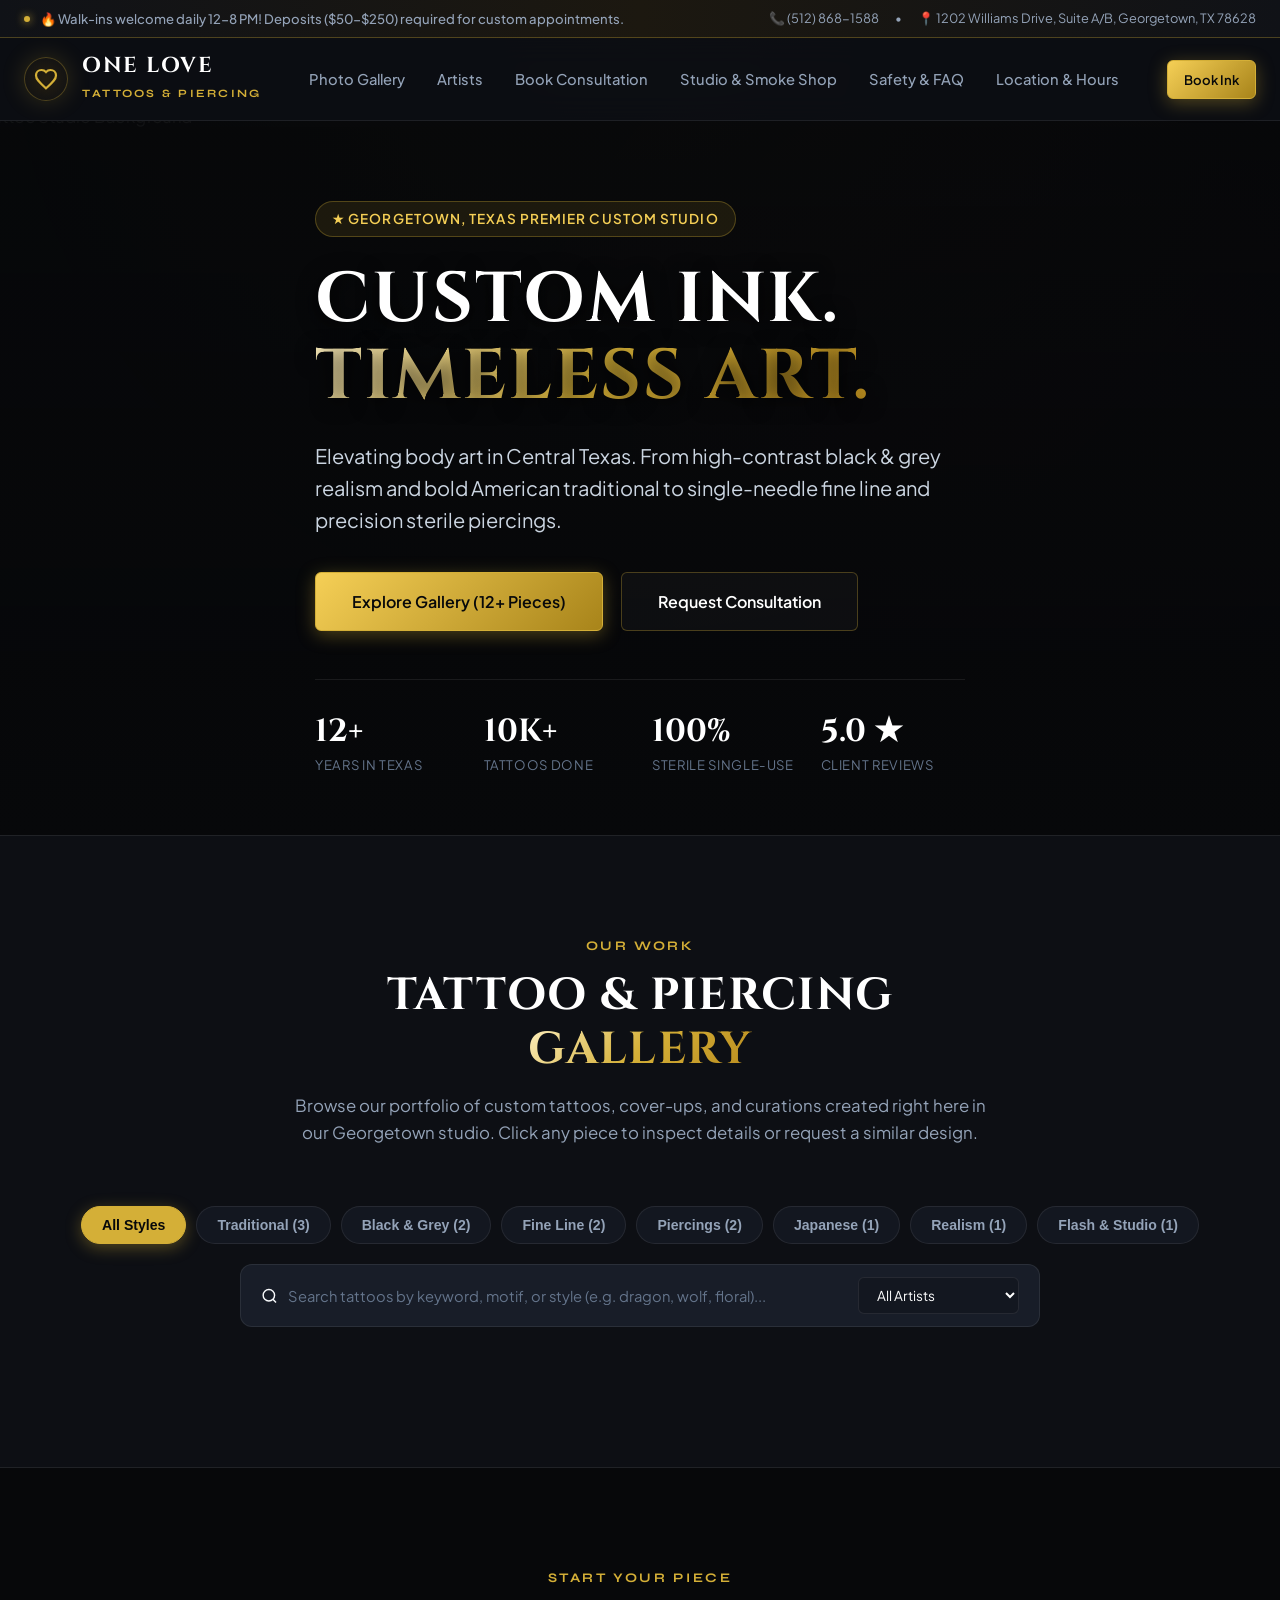
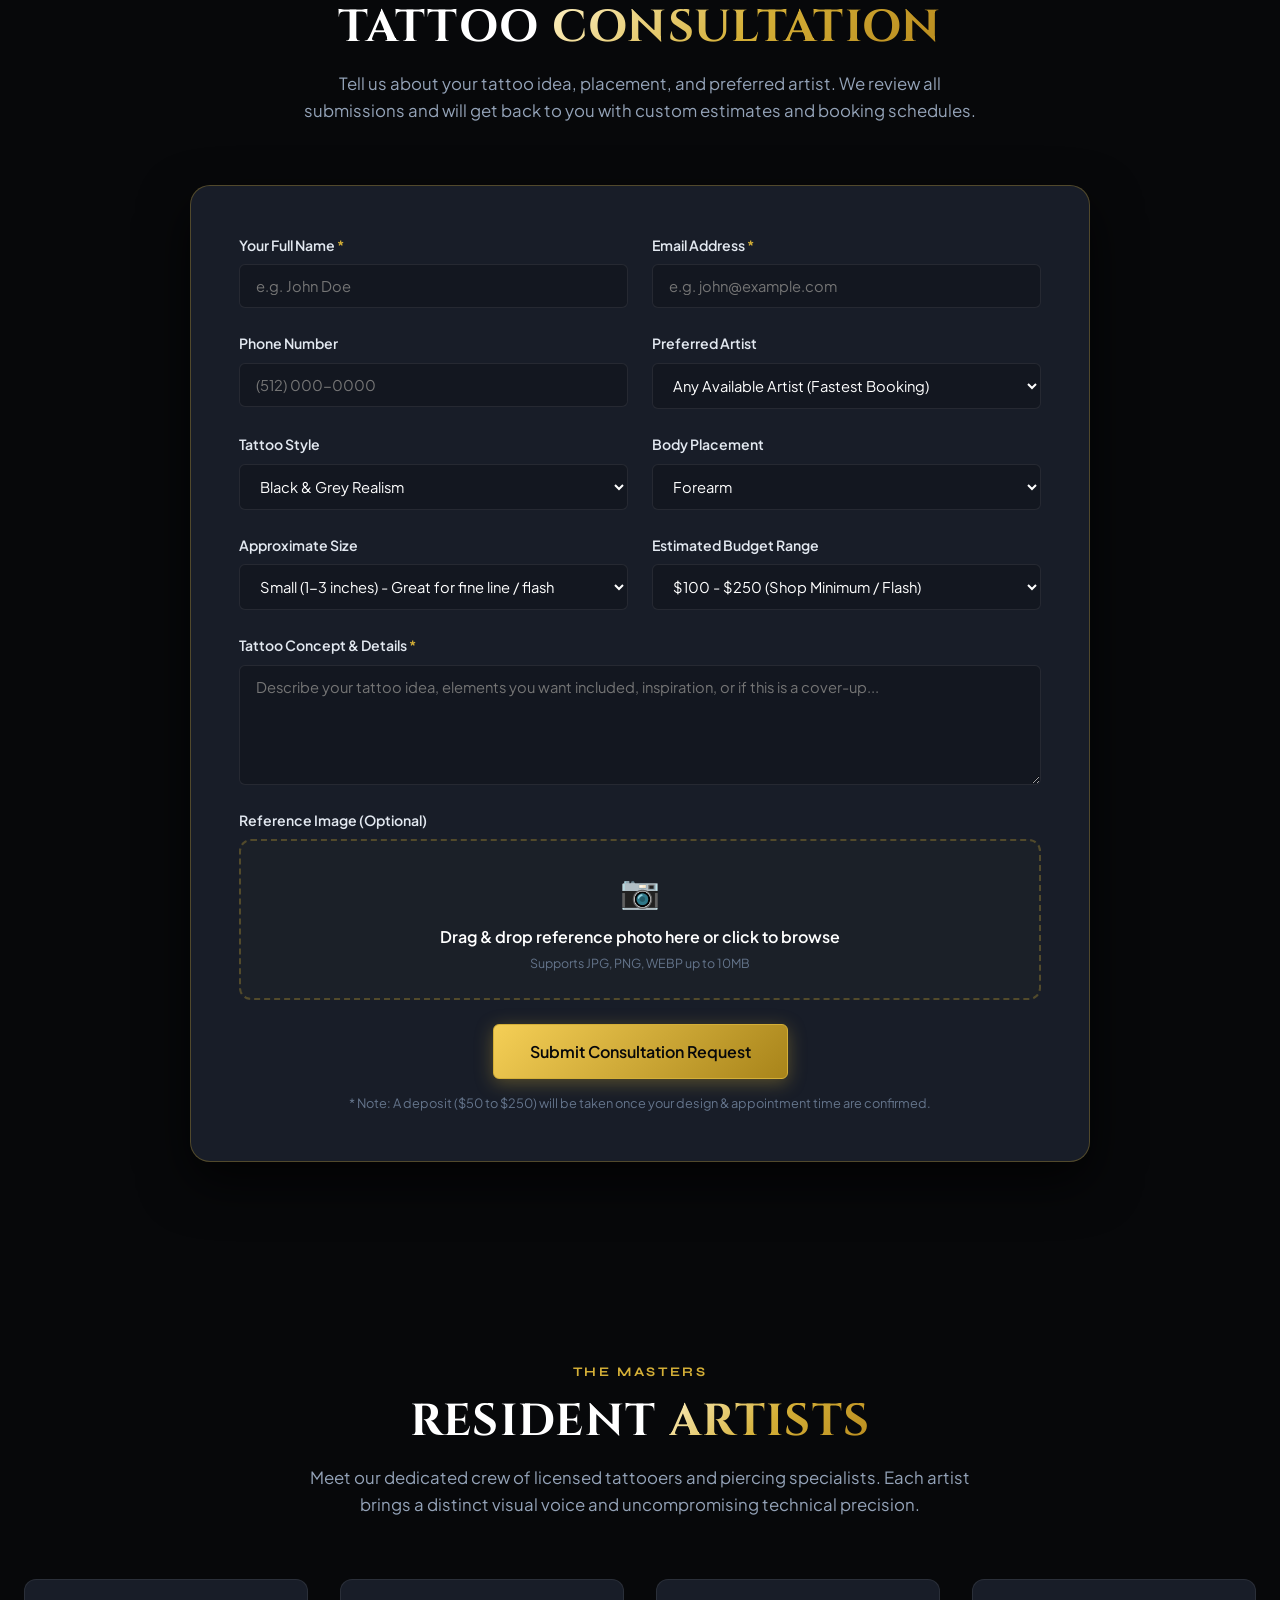
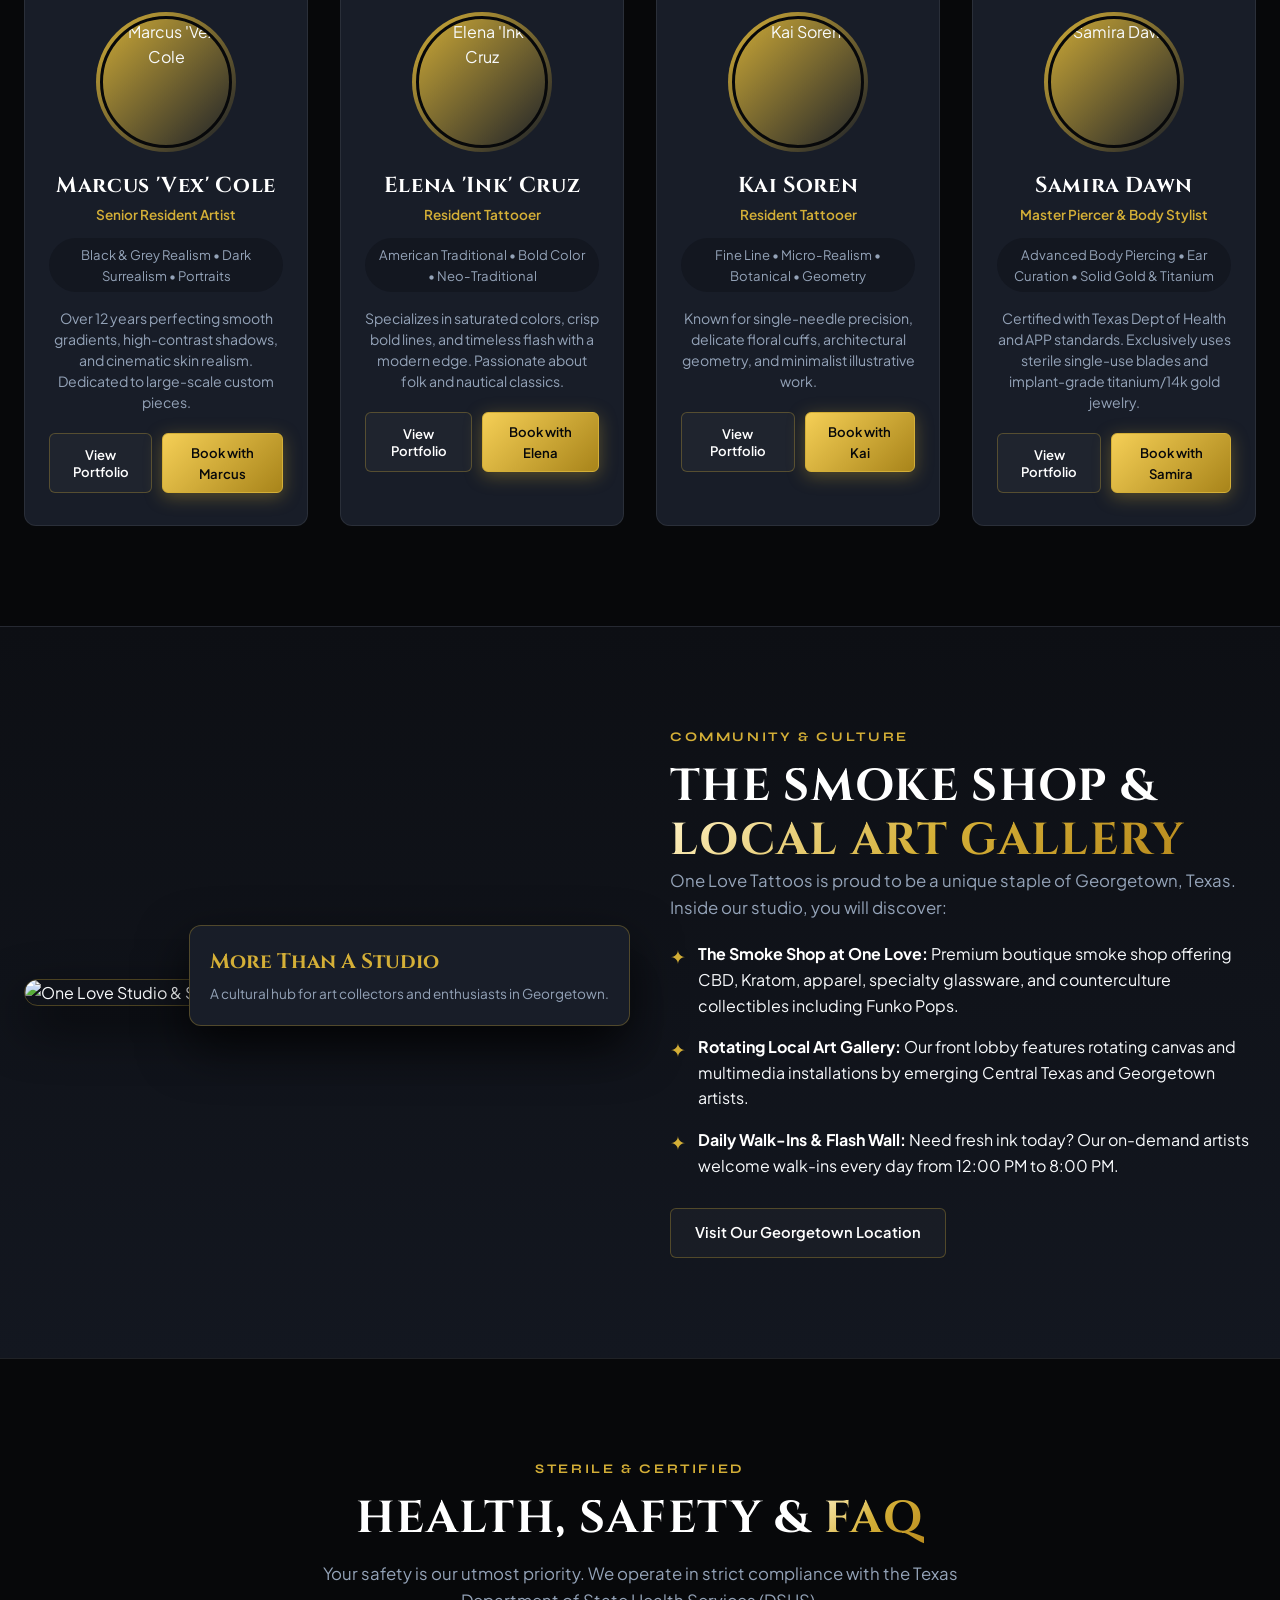
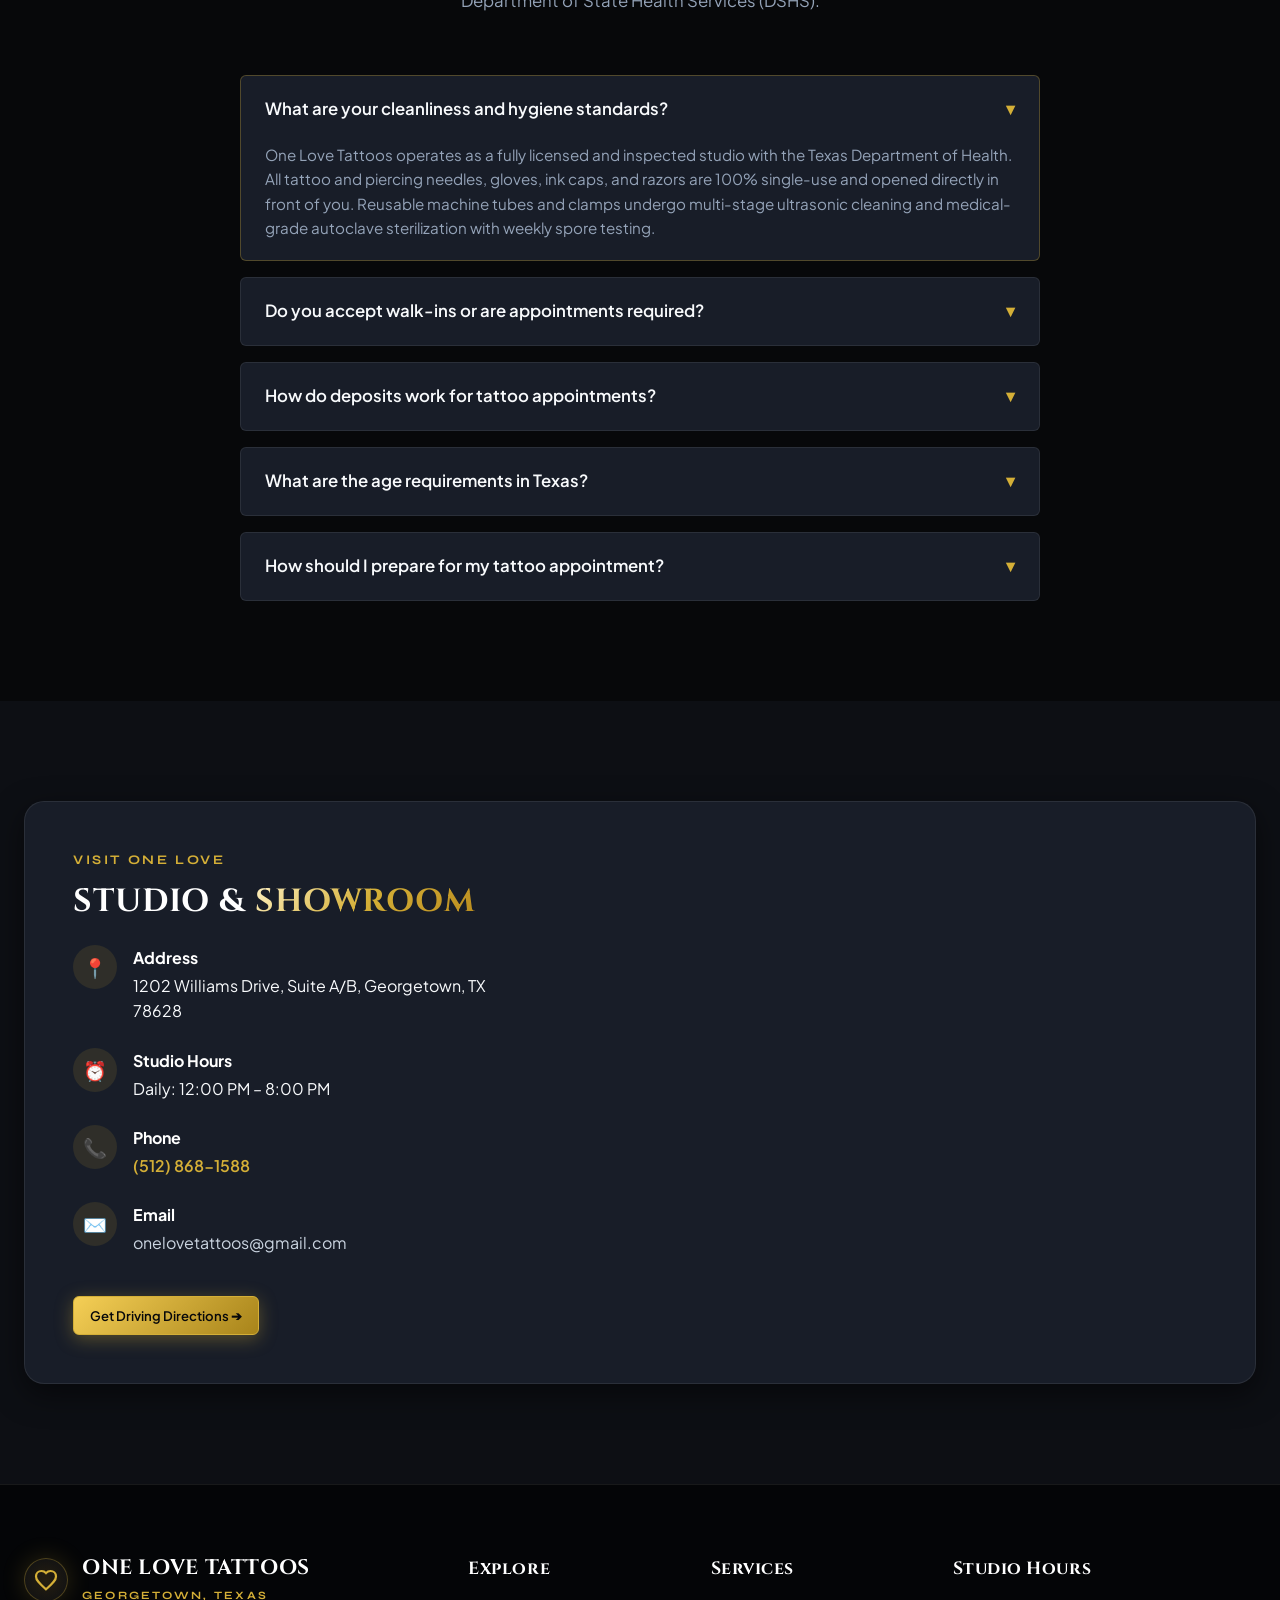
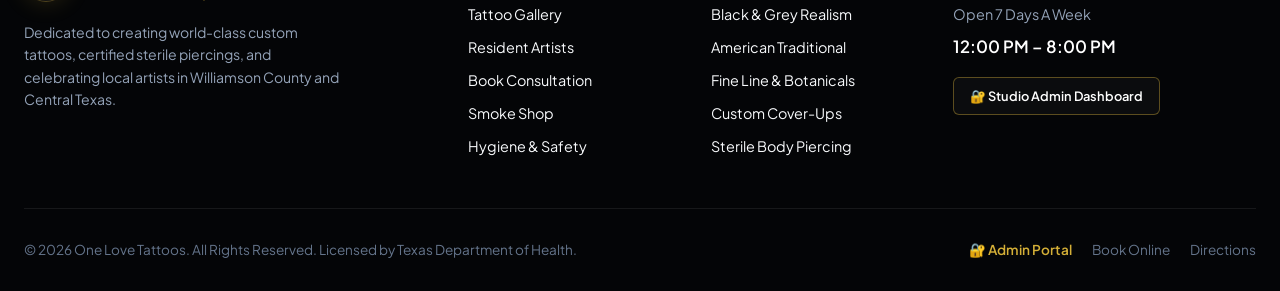
==== docs/index.html @ f604bfdf "Add full client-side Admin Dashboard for GitHub Pages support" ====
<!DOCTYPE html>
<html lang="en">
<head>
  <meta charset="UTF-8">
  <meta name="viewport" content="width=device-width, initial-scale=1.0">
  <title>One Love Tattoos | Custom Ink & Piercings Georgetown, TX</title>
  <meta name="description" content="Premier custom tattoo studio and professional body piercing parlor in Georgetown, TX. Custom Black & Grey, American Traditional, Realism, Fine Line, and Texas Health Dept licensed sterile piercing.">
  <link rel="icon" type="image/svg+xml" href="static/favicon.svg">
  <link rel="stylesheet" href="static/css/style.css">
</head>
<body>

  <!-- Announcement Ticker Bar -->
  <aside class="ticker-bar">
    <div class="container ticker-content">
      <div style="display: flex; align-items: center; gap: 10px;">
        <span class="ticker-pulse"></span>
        <span style="font-weight: 500;">🔥 Walk-ins welcome daily 12-8 PM! Deposits ($50-$250) required for custom appointments.</span>
      </div>
      <div class="ticker-links">
        <a href="tel:(512) 868-1588">📞 (512) 868-1588</a>
        <span>•</span>
        <span>📍 1202 Williams Drive, Suite A/B, Georgetown, TX 78628</span>
      </div>
    </div>
  </aside>

  <!-- Navigation -->
  <header class="navbar">
    <div class="container nav-container">
      <a href="#" class="brand">
        <div class="brand-icon">
          <svg width="24" height="24" viewBox="0 0 24 24" fill="none" stroke="currentColor" stroke-width="2.2"><path d="M12 21.35l-1.45-1.32C5.4 15.36 2 12.28 2 8.5 2 5.42 4.42 3 7.5 3c1.74 0 3.41.81 4.5 2.09C13.09 3.81 14.76 3 16.5 3 19.58 3 22 5.42 22 8.5c0 3.78-3.4 6.86-8.55 11.54L12 21.35z"/></svg>
        </div>
        <div class="brand-text">
          <h1>ONE LOVE</h1>
          <span>Tattoos & Piercing</span>
        </div>
      </a>

      <ul class="nav-links">
        <li><a href="#gallery" class="nav-link">Photo Gallery</a></li>
        <li><a href="#artists" class="nav-link">Artists</a></li>
        <li><a href="#booking" class="nav-link">Book Consultation</a></li>
        <li><a href="#smokeshop" class="nav-link">Studio & Smoke Shop</a></li>
        <li><a href="#safety" class="nav-link">Safety & FAQ</a></li>
        <li><a href="#location" class="nav-link">Location & Hours</a></li>
      </ul>

      <div class="nav-actions">
        <a href="#booking" class="btn btn-primary btn-sm">Book Ink</a>
        <button class="mobile-toggle" aria-label="Toggle menu">☰</button>
      </div>
    </div>
  </header>

  <!-- Hero Section -->
  <section class="hero">
    <div class="hero-bg">
      <img src="https://images.unsplash.com/photo-1598371839696-5c5bb00bdc28?auto=format&fit=crop&w=1920&q=80" alt="Tattoo Studio Background" class="hero-bg-img" />
      <div class="hero-overlay"></div>
    </div>

    <div class="container hero-content">
      <div class="hero-tagline">
        <span>★ Georgetown, Texas Premier Custom Studio</span>
      </div>
      <h1>CUSTOM INK.<br><span class="gold-text">TIMELESS ART.</span></h1>
      <p class="hero-lead">
        Elevating body art in Central Texas. From high-contrast black & grey realism and bold American traditional to single-needle fine line and precision sterile piercings.
      </p>

      <div class="hero-actions">
        <a href="#gallery" class="btn btn-primary btn-lg">Explore Gallery (12+ Pieces)</a>
        <a href="#booking" class="btn btn-outline btn-lg">Request Consultation</a>
      </div>

      <div class="hero-metrics">
        <div class="metric-card">
          <span class="metric-val">12+</span>
          <span class="metric-label">Years in Texas</span>
        </div>
        <div class="metric-card">
          <span class="metric-val">10K+</span>
          <span class="metric-label">Tattoos Done</span>
        </div>
        <div class="metric-card">
          <span class="metric-val">100%</span>
          <span class="metric-label">Sterile Single-Use</span>
        </div>
        <div class="metric-card">
          <span class="metric-val">5.0 ★</span>
          <span class="metric-label">Client Reviews</span>
        </div>
      </div>
    </div>
  </section>

  <!-- Photo Gallery Section -->
  <section class="section gallery-section" id="gallery">
    <div class="container">
      <div class="section-header">
        <span class="section-subtitle">Our Work</span>
        <h2 class="section-title">TATTOO & PIERCING <span class="gold-text">GALLERY</span></h2>
        <p class="section-desc">
          Browse our portfolio of custom tattoos, cover-ups, and curations created right here in our Georgetown studio. Click any piece to inspect details or request a similar design.
        </p>
      </div>

      <div class="gallery-controls">
        <!-- Category Filter Tabs -->
        <div class="filter-tabs">
          <button class="filter-tab active" data-category="all">All Styles</button>
          
            <button class="filter-tab" data-category="Traditional">Traditional (3)</button>
          
            <button class="filter-tab" data-category="Black & Grey">Black & Grey (2)</button>
          
            <button class="filter-tab" data-category="Fine Line">Fine Line (2)</button>
          
            <button class="filter-tab" data-category="Piercings">Piercings (2)</button>
          
            <button class="filter-tab" data-category="Japanese">Japanese (1)</button>
          
            <button class="filter-tab" data-category="Realism">Realism (1)</button>
          
            <button class="filter-tab" data-category="Flash & Studio">Flash & Studio (1)</button>
          
        </div>

        <!-- Search and Artist Filter -->
        <div class="gallery-search-bar">
          <div class="search-input-wrap">
            <svg width="18" height="18" viewBox="0 0 24 24" fill="none" stroke="currentColor" stroke-width="2"><circle cx="11" cy="11" r="8"></circle><line x1="21" y1="21" x2="16.65" y2="16.65"></line></svg>
            <input type="text" id="gallerySearchInput" placeholder="Search tattoos by keyword, motif, or style (e.g. dragon, wolf, floral)..." />
          </div>
          <select id="galleryArtistFilter" class="artist-filter-select">
            <option value="all">All Artists</option>
            
              <option value="Marcus 'Vex' Cole">Marcus 'Vex' Cole</option>
            
              <option value="Elena 'Ink' Cruz">Elena 'Ink' Cruz</option>
            
              <option value="Kai Soren">Kai Soren</option>
            
              <option value="Samira Dawn">Samira Dawn</option>
            
          </select>
        </div>
      </div>

      <!-- Gallery Grid -->
      <div class="gallery-grid" id="galleryGrid">
        <!-- Rendered via JS -->
      </div>
    </div>
  </section>

  <!-- Lightbox Modal -->
  <div class="lightbox-modal" id="lightboxModal">
    <button class="lightbox-close" onclick="closeLightbox()" aria-label="Close Lightbox">✕</button>
    <button class="lightbox-nav-btn lightbox-prev" onclick="prevLightboxPhoto()" aria-label="Previous Photo">❮</button>
    <button class="lightbox-nav-btn lightbox-next" onclick="nextLightboxPhoto()" aria-label="Next Photo">❯</button>

    <div class="lightbox-content">
      <div class="lightbox-media">
        <img src="" id="lightboxImage" class="lightbox-img" alt="Tattoo Enlarged" />
      </div>
      <div class="lightbox-details">
        <div>
          <div style="display: flex; justify-content: space-between; align-items: center; margin-bottom: 12px;">
            <span class="tattoo-cat-tag" id="lightboxCategory" style="font-size: 0.85rem; padding: 4px 10px;"></span>
            <span id="lightboxCounter" style="font-size: 0.82rem; color: var(--text-muted);"></span>
          </div>
          <h3 id="lightboxTitle" style="font-size: 1.6rem; color: #fff; margin-bottom: 8px;"></h3>
          <div style="font-size: 0.95rem; color: var(--accent-gold); font-weight: 600; margin-bottom: 16px; display: flex; align-items: center; gap: 8px;">
            <span>Artist:</span>
            <span id="lightboxArtist"></span>
          </div>
          <p id="lightboxDesc" style="font-size: 0.95rem; line-height: 1.6; color: var(--text-secondary); margin-bottom: 24px;"></p>
          <div style="margin-bottom: 24px;">
            <div style="font-size: 0.78rem; text-transform: uppercase; letter-spacing: 0.05em; color: var(--text-muted); margin-bottom: 8px;">Tags</div>
            <div class="tattoo-tags" id="lightboxTags"></div>
          </div>
        </div>

        <div style="padding-top: 20px; border-top: 1px solid var(--border-subtle); display: flex; gap: 12px;">
          <button id="lightboxBookBtn" class="btn btn-primary" style="flex: 1;">Book Similar Design</button>
          <button onclick="closeLightbox()" class="btn btn-outline">Close</button>
        </div>
      </div>
    </div>
  </div>

  <!-- Booking & Consultation Form Section -->
  <section class="section booking-section" id="booking">
    <div class="container">
      <div class="section-header">
        <span class="section-subtitle">Start Your Piece</span>
        <h2 class="section-title">TATTOO <span class="gold-text">CONSULTATION</span></h2>
        <p class="section-desc">
          Tell us about your tattoo idea, placement, and preferred artist. We review all submissions and will get back to you with custom estimates and booking schedules.
        </p>
      </div>

      <div class="booking-card">
        <form id="consultationForm">
          <div class="form-grid">
            <div class="form-group">
              <label class="form-label" for="inquiryName">Your Full Name <span class="req">*</span></label>
              <input type="text" id="inquiryName" class="form-input" placeholder="e.g. John Doe" required />
            </div>

            <div class="form-group">
              <label class="form-label" for="inquiryEmail">Email Address <span class="req">*</span></label>
              <input type="email" id="inquiryEmail" class="form-input" placeholder="e.g. john@example.com" required />
            </div>

            <div class="form-group">
              <label class="form-label" for="inquiryPhone">Phone Number</label>
              <input type="tel" id="inquiryPhone" class="form-input" placeholder="(512) 000-0000" />
            </div>

            <div class="form-group">
              <label class="form-label" for="inquiryArtist">Preferred Artist</label>
              <select id="inquiryArtist" class="form-select">
                <option value="Any Available Artist">Any Available Artist (Fastest Booking)</option>
                
                  <option value="Marcus 'Vex' Cole">Marcus 'Vex' Cole (Senior Resident Artist)</option>
                
                  <option value="Elena 'Ink' Cruz">Elena 'Ink' Cruz (Resident Tattooer)</option>
                
                  <option value="Kai Soren">Kai Soren (Resident Tattooer)</option>
                
                  <option value="Samira Dawn">Samira Dawn (Master Piercer & Body Stylist)</option>
                
              </select>
            </div>

            <div class="form-group">
              <label class="form-label" for="inquiryStyle">Tattoo Style</label>
              <select id="inquiryStyle" class="form-select">
                <option value="Black & Grey">Black & Grey Realism</option>
                <option value="American Traditional">American Traditional / Neo-Traditional</option>
                <option value="Fine Line">Fine Line / Micro-Realism</option>
                <option value="Japanese">Japanese Irezumi</option>
                <option value="Color">Vibrant Color</option>
                <option value="Piercing">Body Piercing</option>
                <option value="Custom / Other">Custom / Cover-up</option>
              </select>
            </div>

            <div class="form-group">
              <label class="form-label" for="inquiryPlacement">Body Placement</label>
              <select id="inquiryPlacement" class="form-select">
                <option value="Forearm">Forearm</option>
                <option value="Upper Arm / Bicep">Upper Arm / Bicep</option>
                <option value="Full / Half Sleeve">Full or Half Sleeve</option>
                <option value="Chest / Collarbone">Chest / Collarbone</option>
                <option value="Back / Shoulder Blade">Back / Shoulder Blade</option>
                <option value="Ribcage / Torso">Ribcage / Torso</option>
                <option value="Thigh / Calf / Leg">Thigh / Calf / Leg</option>
                <option value="Hand / Neck / Behind Ear">Hand / Neck / Behind Ear</option>
                <option value="Other">Other / Multiple</option>
              </select>
            </div>

            <div class="form-group">
              <label class="form-label" for="inquirySize">Approximate Size</label>
              <select id="inquirySize" class="form-select">
                <option value="Small (1-3 inches)">Small (1-3 inches) - Great for fine line / flash</option>
                <option value="Medium (4-6 inches)">Medium (4-6 inches) - Palm size</option>
                <option value="Large (7-10 inches)">Large (7-10 inches) - Forearm / Thigh</option>
                <option value="Multi-Session / Sleeve">Multi-Session / Full Sleeve / Back Piece</option>
              </select>
            </div>

            <div class="form-group">
              <label class="form-label" for="inquiryBudget">Estimated Budget Range</label>
              <select id="inquiryBudget" class="form-select">
                <option value="$100 - $250">$100 - $250 (Shop Minimum / Flash)</option>
                <option value="$250 - $500">$250 - $500 (Medium Custom)</option>
                <option value="$500 - $1,000">$500 - $1,000 (Half-Day Custom)</option>
                <option value="$1,000+">$1,000+ (Full Day / Large Project)</option>
                <option value="Flexible">Flexible / Discuss during consultation</option>
              </select>
            </div>

            <div class="form-group full-width">
              <label class="form-label" for="inquiryDesc">Tattoo Concept & Details <span class="req">*</span></label>
              <textarea id="inquiryDesc" class="form-textarea" placeholder="Describe your tattoo idea, elements you want included, inspiration, or if this is a cover-up..." required></textarea>
            </div>

            <!-- Drag & Drop Reference Image -->
            <div class="form-group full-width">
              <label class="form-label">Reference Image (Optional)</label>
              <div class="file-dropzone" id="refDropzone">
                <div class="dropzone-icon">📷</div>
                <div style="font-weight: 600; color: #fff; margin-bottom: 4px;">Drag & drop reference photo here or click to browse</div>
                <div style="font-size: 0.78rem; color: var(--text-muted);">Supports JPG, PNG, WEBP up to 10MB</div>
                <input type="file" id="refFileInput" accept="image/*" style="display: none;" />
              </div>
              <div class="ref-preview" id="refPreview" style="display: none;">
                <img src="" id="refPreviewImg" alt="Reference Preview" />
                <span id="refPreviewName" style="font-size: 0.85rem; color: var(--text-secondary);"></span>
              </div>
            </div>
          </div>

          <div style="text-align: center; margin-top: 12px;">
            <button type="submit" class="btn btn-primary btn-lg" style="min-width: 260px;">
              Submit Consultation Request
            </button>
            <p style="font-size: 0.8rem; color: var(--text-muted); margin-top: 14px;">
              * Note: A deposit ($50 to $250) will be taken once your design & appointment time are confirmed.
            </p>
          </div>
        </form>
      </div>
    </div>
  </section>

  <!-- Resident Artists Section -->
  <section class="section" id="artists">
    <div class="container">
      <div class="section-header">
        <span class="section-subtitle">The Masters</span>
        <h2 class="section-title">RESIDENT <span class="gold-text">ARTISTS</span></h2>
        <p class="section-desc">
          Meet our dedicated crew of licensed tattooers and piercing specialists. Each artist brings a distinct visual voice and uncompromising technical precision.
        </p>
      </div>

      <div class="artists-grid">
        
          <div class="artist-card">
            <div class="artist-avatar-wrap">
              <img src="https://images.unsplash.com/photo-1598371839696-5c5bb00bdc28?auto=format&fit=crop&w=600&q=80" alt="Marcus 'Vex' Cole" class="artist-avatar" />
            </div>
            <h3 class="artist-name">Marcus 'Vex' Cole</h3>
            <div class="artist-role">Senior Resident Artist</div>
            <div class="artist-specialties">Black & Grey Realism • Dark Surrealism • Portraits</div>
            <p class="artist-bio">Over 12 years perfecting smooth gradients, high-contrast shadows, and cinematic skin realism. Dedicated to large-scale custom pieces.</p>
            <div style="display: flex; gap: 10px; justify-content: center;">
              <button onclick="filterByArtist('Marcus 'Vex' Cole')" class="btn btn-outline btn-sm">
                View Portfolio
              </button>
              <a href="#booking" class="btn btn-primary btn-sm">Book with Marcus</a>
            </div>
          </div>
        
          <div class="artist-card">
            <div class="artist-avatar-wrap">
              <img src="https://images.unsplash.com/photo-1534528741775-53994a69daeb?auto=format&fit=crop&w=600&q=80" alt="Elena 'Ink' Cruz" class="artist-avatar" />
            </div>
            <h3 class="artist-name">Elena 'Ink' Cruz</h3>
            <div class="artist-role">Resident Tattooer</div>
            <div class="artist-specialties">American Traditional • Bold Color • Neo-Traditional</div>
            <p class="artist-bio">Specializes in saturated colors, crisp bold lines, and timeless flash with a modern edge. Passionate about folk and nautical classics.</p>
            <div style="display: flex; gap: 10px; justify-content: center;">
              <button onclick="filterByArtist('Elena 'Ink' Cruz')" class="btn btn-outline btn-sm">
                View Portfolio
              </button>
              <a href="#booking" class="btn btn-primary btn-sm">Book with Elena</a>
            </div>
          </div>
        
          <div class="artist-card">
            <div class="artist-avatar-wrap">
              <img src="https://images.unsplash.com/photo-1507003211169-0a1dd7228f2d?auto=format&fit=crop&w=600&q=80" alt="Kai Soren" class="artist-avatar" />
            </div>
            <h3 class="artist-name">Kai Soren</h3>
            <div class="artist-role">Resident Tattooer</div>
            <div class="artist-specialties">Fine Line • Micro-Realism • Botanical • Geometry</div>
            <p class="artist-bio">Known for single-needle precision, delicate floral cuffs, architectural geometry, and minimalist illustrative work.</p>
            <div style="display: flex; gap: 10px; justify-content: center;">
              <button onclick="filterByArtist('Kai Soren')" class="btn btn-outline btn-sm">
                View Portfolio
              </button>
              <a href="#booking" class="btn btn-primary btn-sm">Book with Kai</a>
            </div>
          </div>
        
          <div class="artist-card">
            <div class="artist-avatar-wrap">
              <img src="https://images.unsplash.com/photo-1517841905240-472988babdf9?auto=format&fit=crop&w=600&q=80" alt="Samira Dawn" class="artist-avatar" />
            </div>
            <h3 class="artist-name">Samira Dawn</h3>
            <div class="artist-role">Master Piercer & Body Stylist</div>
            <div class="artist-specialties">Advanced Body Piercing • Ear Curation • Solid Gold & Titanium</div>
            <p class="artist-bio">Certified with Texas Dept of Health and APP standards. Exclusively uses sterile single-use blades and implant-grade titanium/14k gold jewelry.</p>
            <div style="display: flex; gap: 10px; justify-content: center;">
              <button onclick="filterByArtist('Samira Dawn')" class="btn btn-outline btn-sm">
                View Portfolio
              </button>
              <a href="#booking" class="btn btn-primary btn-sm">Book with Samira</a>
            </div>
          </div>
        
      </div>
    </div>
  </section>

  <!-- Studio, Art Gallery & Smoke Shop Section -->
  <section class="section studio-feature" id="smokeshop">
    <div class="container">
      <div class="feature-split">
        <div class="feature-img-stack">
          <img src="https://images.unsplash.com/photo-1579783902614-a3fb3927b675?auto=format&fit=crop&w=1200&q=80" alt="One Love Studio & Smoke Shop" />
          <div class="feature-badge-box">
            <div style="font-family: var(--font-heading); font-size: 1.3rem; color: var(--accent-gold); font-weight: 700;">More Than A Studio</div>
            <p style="font-size: 0.85rem; color: var(--text-secondary); margin-top: 4px;">A cultural hub for art collectors and enthusiasts in Georgetown.</p>
          </div>
        </div>

        <div>
          <span class="section-subtitle">Community & Culture</span>
          <h2>THE SMOKE SHOP & <span class="gold-text">LOCAL ART GALLERY</span></h2>
          <p style="margin-bottom: 20px; font-size: 1.05rem;">
            One Love Tattoos is proud to be a unique staple of Georgetown, Texas. Inside our studio, you will discover:
          </p>
          <ul style="list-style: none; display: flex; flex-direction: column; gap: 16px; margin-bottom: 30px;">
            <li style="display: flex; gap: 12px; align-items: flex-start;">
              <span style="color: var(--accent-gold); font-size: 1.2rem;">✦</span>
              <div>
                <strong style="color: #fff;">The Smoke Shop at One Love:</strong> Premium boutique smoke shop offering CBD, Kratom, apparel, specialty glassware, and counterculture collectibles including Funko Pops.
              </div>
            </li>
            <li style="display: flex; gap: 12px; align-items: flex-start;">
              <span style="color: var(--accent-gold); font-size: 1.2rem;">✦</span>
              <div>
                <strong style="color: #fff;">Rotating Local Art Gallery:</strong> Our front lobby features rotating canvas and multimedia installations by emerging Central Texas and Georgetown artists.
              </div>
            </li>
            <li style="display: flex; gap: 12px; align-items: flex-start;">
              <span style="color: var(--accent-gold); font-size: 1.2rem;">✦</span>
              <div>
                <strong style="color: #fff;">Daily Walk-Ins & Flash Wall:</strong> Need fresh ink today? Our on-demand artists welcome walk-ins every day from 12:00 PM to 8:00 PM.
              </div>
            </li>
          </ul>
          <a href="#location" class="btn btn-outline">Visit Our Georgetown Location</a>
        </div>
      </div>
    </div>
  </section>

  <!-- Health & Safety Section -->
  <section class="section" id="safety">
    <div class="container">
      <div class="section-header">
        <span class="section-subtitle">Sterile & Certified</span>
        <h2 class="section-title">HEALTH, SAFETY & <span class="gold-text">FAQ</span></h2>
        <p class="section-desc">
          Your safety is our utmost priority. We operate in strict compliance with the Texas Department of State Health Services (DSHS).
        </p>
      </div>

      <div class="faq-grid">
        <div class="faq-item active">
          <div class="faq-question">
            <span>What are your cleanliness and hygiene standards?</span>
            <span style="color: var(--accent-gold);">▾</span>
          </div>
          <div class="faq-answer">
            One Love Tattoos operates as a fully licensed and inspected studio with the Texas Department of Health. All tattoo and piercing needles, gloves, ink caps, and razors are 100% single-use and opened directly in front of you. Reusable machine tubes and clamps undergo multi-stage ultrasonic cleaning and medical-grade autoclave sterilization with weekly spore testing.
          </div>
        </div>

        <div class="faq-item">
          <div class="faq-question">
            <span>Do you accept walk-ins or are appointments required?</span>
            <span style="color: var(--accent-gold);">▾</span>
          </div>
          <div class="faq-answer">
            We welcome walk-ins daily from 12:00 PM to 8:00 PM for smaller pieces, flash designs, and piercings on a first-come, first-served basis! For large-scale custom tattoos, sleeve projects, and specific artist bookings, we recommend scheduling an advance consultation via our booking form.
          </div>
        </div>

        <div class="faq-item">
          <div class="faq-question">
            <span>How do deposits work for tattoo appointments?</span>
            <span style="color: var(--accent-gold);">▾</span>
          </div>
          <div class="faq-answer">
            To secure an appointment date and begin custom drawing, we require a non-refundable deposit ranging between $50 and $250 (depending on the scale of the design). Your deposit goes directly towards the final cost of your tattoo on the day of your session.
          </div>
        </div>

        <div class="faq-item">
          <div class="faq-question">
            <span>What are the age requirements in Texas?</span>
            <span style="color: var(--accent-gold);">▾</span>
          </div>
          <div class="faq-answer">
            In the State of Texas, you must be at least 18 years of age with a valid government-issued photo ID (Driver's License, State ID, Passport, Military ID) to receive a tattoo. No exceptions. Minors seeking body piercings must have a parent or legal guardian present with proper documentation.
          </div>
        </div>

        <div class="faq-item">
          <div class="faq-question">
            <span>How should I prepare for my tattoo appointment?</span>
            <span style="color: var(--accent-gold);">▾</span>
          </div>
          <div class="faq-answer">
            Get a good night's rest, stay hydrated, and eat a solid meal 1 to 2 hours before your appointment. Wear comfortable clothing that provides easy access to the area being tattooed. Avoid heavy alcohol or blood-thinning medications 24 hours prior to your session.
          </div>
        </div>
      </div>
    </div>
  </section>

  <!-- Location & Hours Section -->
  <section class="section" id="location" style="background: var(--bg-primary);">
    <div class="container">
      <div class="location-card">
        <div class="location-info">
          <span class="section-subtitle">Visit One Love</span>
          <h2 style="font-size: 2rem; margin-bottom: 24px;">STUDIO & <span class="gold-text">SHOWROOM</span></h2>

          <div class="info-item">
            <div class="info-icon">📍</div>
            <div>
              <strong style="color: #fff; display: block; margin-bottom: 2px;">Address</strong>
              <span>1202 Williams Drive, Suite A/B, Georgetown, TX 78628</span>
            </div>
          </div>

          <div class="info-item">
            <div class="info-icon">⏰</div>
            <div>
              <strong style="color: #fff; display: block; margin-bottom: 2px;">Studio Hours</strong>
              <span>Daily: 12:00 PM – 8:00 PM</span>
            </div>
          </div>

          <div class="info-item">
            <div class="info-icon">📞</div>
            <div>
              <strong style="color: #fff; display: block; margin-bottom: 2px;">Phone</strong>
              <a href="tel:(512) 868-1588" style="color: var(--accent-gold); font-weight: 600;">
                (512) 868-1588
              </a>
            </div>
          </div>

          <div class="info-item">
            <div class="info-icon">✉️</div>
            <div>
              <strong style="color: #fff; display: block; margin-bottom: 2px;">Email</strong>
              <a href="mailto:onelovetattoos@gmail.com" style="color: #cbd5e1;">
                onelovetattoos@gmail.com
              </a>
            </div>
          </div>

          <div style="margin-top: 16px;">
            <a href="https://maps.google.com/?q=1202+Williams+Drive+Georgetown+TX+78628" target="_blank" class="btn btn-primary btn-sm">
              Get Driving Directions ➔
            </a>
          </div>
        </div>

        <div class="map-wrapper">
          <iframe 
            src="https://maps.google.com/maps?q=1202%20Williams%20Drive,%20Georgetown,%20TX%2078628&t=&z=15&ie=UTF8&iwloc=&output=embed" 
            loading="lazy" 
            title="One Love Tattoos Location Map">
          </iframe>
        </div>
      </div>
    </div>
  </section>

  <!-- Footer -->
  <footer class="footer">
    <div class="container">
      <div class="footer-grid">
        <div class="footer-col">
          <div class="brand" style="margin-bottom: 16px;">
            <div class="brand-icon">
              <svg width="24" height="24" viewBox="0 0 24 24" fill="none" stroke="currentColor" stroke-width="2.2"><path d="M12 21.35l-1.45-1.32C5.4 15.36 2 12.28 2 8.5 2 5.42 4.42 3 7.5 3c1.74 0 3.41.81 4.5 2.09C13.09 3.81 14.76 3 16.5 3 19.58 3 22 5.42 22 8.5c0 3.78-3.4 6.86-8.55 11.54L12 21.35z"/></svg>
            </div>
            <div class="brand-text">
              <h3 style="font-size: 1.3rem;">ONE LOVE TATTOOS</h3>
              <span>Georgetown, Texas</span>
            </div>
          </div>
          <p style="font-size: 0.88rem; max-width: 320px; line-height: 1.6;">
            Dedicated to creating world-class custom tattoos, certified sterile piercings, and celebrating local artists in Williamson County and Central Texas.
          </p>
        </div>

        <div class="footer-col">
          <h4>Explore</h4>
          <ul class="footer-links">
            <li><a href="#gallery">Tattoo Gallery</a></li>
            <li><a href="#artists">Resident Artists</a></li>
            <li><a href="#booking">Book Consultation</a></li>
            <li><a href="#smokeshop">Smoke Shop</a></li>
            <li><a href="#safety">Hygiene & Safety</a></li>
          </ul>
        </div>

        <div class="footer-col">
          <h4>Services</h4>
          <ul class="footer-links">
            <li><a href="#gallery">Black & Grey Realism</a></li>
            <li><a href="#gallery">American Traditional</a></li>
            <li><a href="#gallery">Fine Line & Botanicals</a></li>
            <li><a href="#gallery">Custom Cover-Ups</a></li>
            <li><a href="#gallery">Sterile Body Piercing</a></li>
          </ul>
        </div>

        <div class="footer-col">
          <h4>Studio Hours</h4>
          <p style="margin-bottom: 8px;">Open 7 Days A Week</p>
          <p style="color: #fff; font-weight: 600; font-size: 1.05rem; margin-bottom: 16px;">12:00 PM – 8:00 PM</p>
          <a href="admin.html" class="btn btn-outline btn-sm" style="font-size: 0.8rem; border-color: rgba(212, 175, 55, 0.4);">
            🔐 Studio Admin Dashboard
          </a>
        </div>
      </div>

      <div class="footer-bottom">
        <div>
          © 2026 One Love Tattoos. All Rights Reserved. Licensed by Texas Department of Health.
        </div>
        <div style="display: flex; gap: 20px; align-items: center;">
          <a href="admin.html" style="color: var(--accent-gold); font-weight: 600;">🔐 Admin Portal</a>
          <a href="#booking">Book Online</a>
          <a href="#location">Directions</a>
        </div>
      </div>
    </div>
  </footer>

  <script src="static/js/main.js"></script>
</body>
</html>
---- docs/static/css/style.css ----
/* ==========================================================================
   ONE LOVE TATTOOS - MODERN LUXURY TATTOO STUDIO DESIGN SYSTEM
   ========================================================================== */

@import url('https://fonts.googleapis.com/css2?family=Cinzel:wght@400;600;700;900&family=Plus+Jakarta+Sans:wght@300;400;500;600;700&family=Syne:wght@600;700;800&display=swap');

:root {
  --bg-darkest: #07080a;
  --bg-primary: #0d0f14;
  --bg-secondary: #131720;
  --bg-card: #181d28;
  --bg-card-hover: #1f2534;
  --bg-glass: rgba(19, 23, 32, 0.85);

  --accent-gold: #d4af37;
  --accent-gold-light: #f5cf56;
  --accent-gold-dark: #a8841a;
  --accent-gold-glow: rgba(212, 175, 55, 0.25);
  
  --accent-crimson: #e63946;
  --accent-teal: #06d6a0;

  --text-primary: #f8fafc;
  --text-secondary: #94a3b8;
  --text-muted: #64748b;

  --border-subtle: rgba(255, 255, 255, 0.08);
  --border-gold: rgba(212, 175, 55, 0.3);
  --border-gold-active: rgba(212, 175, 55, 0.8);

  --font-heading: 'Cinzel', serif;
  --font-subheading: 'Syne', sans-serif;
  --font-body: 'Plus Jakarta Sans', -apple-system, BlinkMacSystemFont, sans-serif;

  --shadow-sm: 0 4px 12px rgba(0, 0, 0, 0.3);
  --shadow-md: 0 10px 30px rgba(0, 0, 0, 0.5);
  --shadow-lg: 0 20px 50px rgba(0, 0, 0, 0.7);
  --shadow-gold: 0 0 25px rgba(212, 175, 55, 0.2);

  --radius-sm: 6px;
  --radius-md: 12px;
  --radius-lg: 20px;
  --radius-full: 9999px;

  --transition-fast: 0.2s cubic-bezier(0.16, 1, 0.3, 1);
  --transition-normal: 0.35s cubic-bezier(0.16, 1, 0.3, 1);
}

/* Reset & Base */
*, *::before, *::after {
  box-sizing: border-box;
  margin: 0;
  padding: 0;
}

html {
  scroll-behavior: smooth;
  color-scheme: dark;
}

body {
  font-family: var(--font-body);
  background-color: var(--bg-darkest);
  color: var(--text-primary);
  line-height: 1.6;
  overflow-x: hidden;
  -webkit-font-smoothing: antialiased;
}

/* Subtle background noise texture */
body::before {
  content: '';
  position: fixed;
  inset: 0;
  background: radial-gradient(circle at 50% 0%, rgba(212, 175, 55, 0.04) 0%, transparent 60%),
              radial-gradient(circle at 80% 50%, rgba(230, 57, 70, 0.02) 0%, transparent 50%);
  pointer-events: none;
  z-index: 0;
}

/* Typography */
h1, h2, h3, h4, .font-display {
  font-family: var(--font-heading);
  letter-spacing: 0.03em;
  color: #ffffff;
  font-weight: 700;
}

h2 {
  font-size: clamp(2rem, 3.5vw, 3rem);
  line-height: 1.2;
}

h3 {
  font-size: 1.5rem;
  line-height: 1.3;
}

p {
  color: var(--text-secondary);
}

a {
  color: inherit;
  text-decoration: none;
  transition: color var(--transition-fast);
}

img {
  max-width: 100%;
  height: auto;
  display: block;
}

.gold-text {
  color: var(--accent-gold);
  background: linear-gradient(135deg, #fff2c5 0%, var(--accent-gold) 50%, #b88a1d 100%);
  -webkit-background-clip: text;
  -webkit-text-fill-color: transparent;
}

.container {
  max-width: 1280px;
  margin: 0 auto;
  padding: 0 24px;
  position: relative;
  z-index: 1;
}

/* Ticker Bar */
.ticker-bar {
  background: linear-gradient(90deg, #101217, #1c1810, #101217);
  border-bottom: 1px solid var(--border-gold);
  padding: 8px 0;
  font-size: 0.82rem;
  color: var(--text-secondary);
  position: relative;
  z-index: 102;
}

.ticker-content {
  display: flex;
  justify-content: space-between;
  align-items: center;
  flex-wrap: wrap;
  gap: 12px;
}

.ticker-badge {
  display: inline-flex;
  align-items: center;
  gap: 6px;
  background: rgba(212, 175, 55, 0.12);
  color: var(--accent-gold-light);
  padding: 3px 10px;
  border-radius: var(--radius-full);
  font-weight: 600;
  font-size: 0.75rem;
  border: 1px solid rgba(212, 175, 55, 0.3);
}

.ticker-pulse {
  width: 6px;
  height: 6px;
  border-radius: 50%;
  background: var(--accent-gold);
  box-shadow: 0 0 8px var(--accent-gold);
  animation: pulse-dot 2s infinite;
}

@keyframes pulse-dot {
  0% { transform: scale(0.95); box-shadow: 0 0 0 0 rgba(212, 175, 55, 0.7); }
  70% { transform: scale(1); box-shadow: 0 0 0 6px rgba(212, 175, 55, 0); }
  100% { transform: scale(0.95); box-shadow: 0 0 0 0 rgba(212, 175, 55, 0); }
}

.ticker-links {
  display: flex;
  gap: 16px;
  font-size: 0.8rem;
}

.ticker-links a:hover {
  color: var(--accent-gold);
}

/* Navigation */
.navbar {
  position: sticky;
  top: 0;
  background: rgba(13, 15, 20, 0.92);
  backdrop-filter: blur(14px);
  -webkit-backdrop-filter: blur(14px);
  border-bottom: 1px solid var(--border-subtle);
  z-index: 100;
  transition: all var(--transition-fast);
}

.nav-container {
  display: flex;
  justify-content: space-between;
  align-items: center;
  height: 82px;
}

.brand {
  display: flex;
  align-items: center;
  gap: 14px;
}

.brand-icon {
  width: 44px;
  height: 44px;
  border-radius: 50%;
  background: radial-gradient(circle, #251e10 0%, #0d0f14 100%);
  border: 1px solid var(--border-gold);
  display: flex;
  align-items: center;
  justify-content: center;
  color: var(--accent-gold);
  box-shadow: var(--shadow-gold);
  transition: transform var(--transition-normal);
}

.brand:hover .brand-icon {
  transform: rotate(15deg) scale(1.05);
}

.brand-text h1 {
  font-size: 1.35rem;
  letter-spacing: 0.08em;
  margin: 0;
  line-height: 1.1;
}

.brand-text span {
  font-size: 0.7rem;
  color: var(--accent-gold);
  letter-spacing: 0.2em;
  text-transform: uppercase;
  font-family: var(--font-subheading);
  font-weight: 700;
}

.nav-links {
  display: flex;
  align-items: center;
  gap: 32px;
  list-style: none;
}

.nav-link {
  font-size: 0.92rem;
  font-weight: 500;
  color: var(--text-secondary);
  position: relative;
  padding: 6px 0;
  transition: color var(--transition-fast);
}

.nav-link::after {
  content: '';
  position: absolute;
  bottom: 0;
  left: 0;
  width: 0;
  height: 2px;
  background: var(--accent-gold);
  transition: width var(--transition-fast);
}

.nav-link:hover, .nav-link.active {
  color: #ffffff;
}

.nav-link:hover::after, .nav-link.active::after {
  width: 100%;
}

.nav-actions {
  display: flex;
  align-items: center;
  gap: 14px;
}

.mobile-toggle {
  display: none;
  background: transparent;
  border: none;
  color: #fff;
  font-size: 1.5rem;
  cursor: pointer;
}

/* Buttons */
.btn {
  display: inline-flex;
  align-items: center;
  justify-content: center;
  gap: 8px;
  padding: 12px 24px;
  border-radius: var(--radius-sm);
  font-weight: 600;
  font-size: 0.92rem;
  cursor: pointer;
  transition: all var(--transition-fast);
  border: 1px solid transparent;
  text-decoration: none;
  font-family: var(--font-body);
}

.btn-primary {
  background: linear-gradient(135deg, var(--accent-gold-light), var(--accent-gold-dark));
  color: #07080a;
  border-color: var(--accent-gold);
  box-shadow: 0 4px 18px rgba(212, 175, 55, 0.35);
}

.btn-primary:hover {
  background: linear-gradient(135deg, #ffffff, var(--accent-gold));
  transform: translateY(-2px);
  box-shadow: 0 6px 24px rgba(212, 175, 55, 0.5);
  color: #000;
}

.btn-outline {
  background: rgba(255, 255, 255, 0.03);
  color: #ffffff;
  border-color: var(--border-gold);
}

.btn-outline:hover {
  background: rgba(212, 175, 55, 0.1);
  border-color: var(--accent-gold);
  color: var(--accent-gold);
  transform: translateY(-2px);
}

.btn-ghost {
  background: transparent;
  color: var(--text-secondary);
}

.btn-ghost:hover {
  color: #fff;
  background: rgba(255, 255, 255, 0.05);
}

.btn-sm {
  padding: 8px 16px;
  font-size: 0.82rem;
}

.btn-lg {
  padding: 16px 36px;
  font-size: 1rem;
  border-radius: var(--radius-sm);
}

/* Hero Section */
.hero {
  position: relative;
  min-height: calc(90vh - 120px);
  display: flex;
  align-items: center;
  padding: 80px 0 60px;
  overflow: hidden;
}

.hero-bg {
  position: absolute;
  inset: 0;
  z-index: 0;
}

.hero-bg-img {
  width: 100%;
  height: 100%;
  object-fit: cover;
  filter: brightness(0.22) contrast(1.15);
  transform: scale(1.05);
  animation: hero-drift 25s ease-in-out infinite alternate;
}

@keyframes hero-drift {
  from { transform: scale(1.02); }
  to { transform: scale(1.1); }
}

.hero-overlay {
  position: absolute;
  inset: 0;
  background: linear-gradient(to bottom, 
              rgba(7, 8, 10, 0.7) 0%, 
              rgba(7, 8, 10, 0.85) 60%, 
              var(--bg-darkest) 100%);
}

.hero-content {
  position: relative;
  z-index: 1;
  max-width: 800px;
}

.hero-tagline {
  display: inline-flex;
  align-items: center;
  gap: 8px;
  padding: 6px 16px;
  border-radius: var(--radius-full);
  background: rgba(212, 175, 55, 0.1);
  border: 1px solid var(--border-gold);
  color: var(--accent-gold-light);
  font-size: 0.85rem;
  font-weight: 600;
  letter-spacing: 0.08em;
  text-transform: uppercase;
  margin-bottom: 24px;
}

.hero h1 {
  font-size: clamp(2.8rem, 5.5vw, 4.5rem);
  line-height: 1.1;
  margin-bottom: 24px;
  text-shadow: 0 4px 20px rgba(0, 0, 0, 0.8);
}

.hero-lead {
  font-size: clamp(1.05rem, 1.8vw, 1.25rem);
  color: #cbd5e1;
  margin-bottom: 36px;
  max-width: 650px;
}

.hero-actions {
  display: flex;
  align-items: center;
  gap: 18px;
  flex-wrap: wrap;
  margin-bottom: 48px;
}

.hero-metrics {
  display: grid;
  grid-template-columns: repeat(4, 1fr);
  gap: 24px;
  padding-top: 36px;
  border-top: 1px solid var(--border-subtle);
}

.metric-card {
  display: flex;
  flex-direction: column;
}

.metric-val {
  font-family: var(--font-heading);
  font-size: 2rem;
  font-weight: 700;
  color: #ffffff;
  line-height: 1;
  margin-bottom: 6px;
}

.metric-label {
  font-size: 0.82rem;
  color: var(--text-muted);
  text-transform: uppercase;
  letter-spacing: 0.05em;
}

/* Sections Common */
.section {
  padding: 100px 0;
  position: relative;
}

.section-header {
  text-align: center;
  max-width: 700px;
  margin: 0 auto 60px;
}

.section-subtitle {
  color: var(--accent-gold);
  font-family: var(--font-subheading);
  font-weight: 700;
  letter-spacing: 0.2em;
  text-transform: uppercase;
  font-size: 0.82rem;
  margin-bottom: 12px;
  display: block;
}

.section-title {
  margin-bottom: 16px;
}

.section-desc {
  font-size: 1.05rem;
  color: var(--text-secondary);
}

/* Gallery Section */
.gallery-section {
  background: var(--bg-primary);
  border-top: 1px solid var(--border-subtle);
  border-bottom: 1px solid var(--border-subtle);
}

.gallery-controls {
  display: flex;
  flex-direction: column;
  gap: 20px;
  margin-bottom: 40px;
}

.filter-tabs {
  display: flex;
  flex-wrap: wrap;
  justify-content: center;
  gap: 10px;
}

.filter-tab {
  padding: 10px 20px;
  border-radius: var(--radius-full);
  background: var(--bg-secondary);
  border: 1px solid var(--border-subtle);
  color: var(--text-secondary);
  font-size: 0.88rem;
  font-weight: 600;
  cursor: pointer;
  transition: all var(--transition-fast);
}

.filter-tab:hover {
  color: #fff;
  border-color: var(--border-gold);
  background: rgba(212, 175, 55, 0.08);
}

.filter-tab.active {
  background: var(--accent-gold);
  color: #07080a;
  border-color: var(--accent-gold);
  box-shadow: 0 4px 16px rgba(212, 175, 55, 0.35);
}

.gallery-search-bar {
  display: flex;
  justify-content: space-between;
  align-items: center;
  gap: 16px;
  background: var(--bg-card);
  padding: 12px 20px;
  border-radius: var(--radius-md);
  border: 1px solid var(--border-subtle);
  max-width: 800px;
  margin: 0 auto;
  width: 100%;
}

.search-input-wrap {
  display: flex;
  align-items: center;
  gap: 10px;
  flex: 1;
}

.search-input-wrap input {
  background: transparent;
  border: none;
  color: #fff;
  font-size: 0.92rem;
  width: 100%;
  outline: none;
  font-family: var(--font-body);
}

.search-input-wrap input::placeholder {
  color: var(--text-muted);
}

.artist-filter-select {
  background: var(--bg-secondary);
  color: #fff;
  border: 1px solid var(--border-subtle);
  padding: 8px 14px;
  border-radius: var(--radius-sm);
  outline: none;
  font-size: 0.85rem;
  cursor: pointer;
  font-family: var(--font-body);
}

.gallery-grid {
  display: grid;
  grid-template-columns: repeat(auto-fill, minmax(320px, 1fr));
  gap: 28px;
}

.tattoo-card {
  background: var(--bg-card);
  border-radius: var(--radius-md);
  border: 1px solid var(--border-subtle);
  overflow: hidden;
  transition: all var(--transition-normal);
  cursor: pointer;
  position: relative;
  display: flex;
  flex-direction: column;
}

.tattoo-card:hover {
  transform: translateY(-6px);
  border-color: var(--border-gold);
  box-shadow: var(--shadow-lg), var(--shadow-gold);
}

.tattoo-img-wrapper {
  position: relative;
  aspect-ratio: 4 / 5;
  overflow: hidden;
  background: #000;
}

.tattoo-img {
  width: 100%;
  height: 100%;
  object-fit: cover;
  transition: transform 0.6s cubic-bezier(0.16, 1, 0.3, 1), filter 0.4s;
}

.tattoo-card:hover .tattoo-img {
  transform: scale(1.08);
}

.featured-badge {
  position: absolute;
  top: 14px;
  left: 14px;
  background: rgba(13, 15, 20, 0.85);
  backdrop-filter: blur(8px);
  border: 1px solid var(--border-gold);
  color: var(--accent-gold);
  padding: 4px 10px;
  border-radius: var(--radius-full);
  font-size: 0.72rem;
  font-weight: 700;
  letter-spacing: 0.05em;
  display: flex;
  align-items: center;
  gap: 4px;
  z-index: 2;
}

.card-overlay-btn {
  position: absolute;
  inset: 0;
  background: rgba(7, 8, 10, 0.45);
  display: flex;
  align-items: center;
  justify-content: center;
  opacity: 0;
  transition: opacity var(--transition-fast);
  z-index: 2;
}

.tattoo-card:hover .card-overlay-btn {
  opacity: 1;
}

.zoom-circle {
  width: 54px;
  height: 54px;
  border-radius: 50%;
  background: rgba(212, 175, 55, 0.9);
  color: #000;
  display: flex;
  align-items: center;
  justify-content: center;
  font-size: 1.3rem;
  transform: scale(0.8);
  transition: transform var(--transition-fast);
}

.tattoo-card:hover .zoom-circle {
  transform: scale(1);
}

.tattoo-card-info {
  padding: 20px;
  display: flex;
  flex-direction: column;
  flex-grow: 1;
  background: var(--bg-card);
}

.tattoo-card-header {
  display: flex;
  justify-content: space-between;
  align-items: flex-start;
  gap: 12px;
  margin-bottom: 8px;
}

.tattoo-title {
  font-size: 1.15rem;
  color: #fff;
  font-weight: 600;
  line-height: 1.3;
}

.tattoo-cat-tag {
  font-size: 0.75rem;
  padding: 3px 8px;
  border-radius: 4px;
  background: rgba(255, 255, 255, 0.06);
  color: var(--text-secondary);
  font-weight: 600;
  white-space: nowrap;
}

.tattoo-artist-credit {
  font-size: 0.85rem;
  color: var(--accent-gold);
  display: flex;
  align-items: center;
  gap: 6px;
  margin-bottom: 10px;
}

.tattoo-card-desc {
  font-size: 0.88rem;
  color: var(--text-secondary);
  margin-bottom: 14px;
  display: -webkit-box;
  -webkit-line-clamp: 2;
  -webkit-box-orient: vertical;
  overflow: hidden;
}

.tattoo-card-footer {
  margin-top: auto;
  padding-top: 12px;
  border-top: 1px solid var(--border-subtle);
  display: flex;
  justify-content: space-between;
  align-items: center;
}

.tattoo-tags {
  display: flex;
  flex-wrap: wrap;
  gap: 6px;
}

.tattoo-tag {
  font-size: 0.72rem;
  color: var(--text-muted);
}

.gallery-empty {
  text-align: center;
  padding: 80px 20px;
  grid-column: 1 / -1;
}

/* Lightbox Modal */
.lightbox-modal {
  position: fixed;
  inset: 0;
  background: rgba(5, 6, 8, 0.95);
  backdrop-filter: blur(20px);
  -webkit-backdrop-filter: blur(20px);
  z-index: 1000;
  display: flex;
  align-items: center;
  justify-content: center;
  padding: 24px;
  opacity: 0;
  pointer-events: none;
  transition: opacity var(--transition-normal);
}

.lightbox-modal.active {
  opacity: 1;
  pointer-events: auto;
}

.lightbox-content {
  background: var(--bg-card);
  border-radius: var(--radius-lg);
  border: 1px solid var(--border-gold);
  max-width: 1100px;
  width: 100%;
  max-height: 90vh;
  display: grid;
  grid-template-columns: 1.2fr 1fr;
  overflow: hidden;
  box-shadow: var(--shadow-lg), var(--shadow-gold);
  position: relative;
  transform: scale(0.95);
  transition: transform var(--transition-normal);
}

.lightbox-modal.active .lightbox-content {
  transform: scale(1);
}

.lightbox-media {
  background: #000;
  position: relative;
  display: flex;
  align-items: center;
  justify-content: center;
  overflow: hidden;
}

.lightbox-img {
  width: 100%;
  height: 100%;
  object-fit: contain;
  max-height: 90vh;
}

.lightbox-details {
  padding: 40px;
  display: flex;
  flex-direction: column;
  justify-content: space-between;
  overflow-y: auto;
}

.lightbox-close {
  position: absolute;
  top: 16px;
  right: 16px;
  width: 40px;
  height: 40px;
  border-radius: 50%;
  background: rgba(255, 255, 255, 0.1);
  border: none;
  color: #fff;
  display: flex;
  align-items: center;
  justify-content: center;
  cursor: pointer;
  z-index: 10;
  transition: background var(--transition-fast);
}

.lightbox-close:hover {
  background: var(--accent-crimson);
}

.lightbox-nav-btn {
  position: absolute;
  top: 50%;
  transform: translateY(-50%);
  width: 48px;
  height: 48px;
  border-radius: 50%;
  background: rgba(13, 15, 20, 0.7);
  border: 1px solid var(--border-subtle);
  color: #fff;
  display: flex;
  align-items: center;
  justify-content: center;
  cursor: pointer;
  transition: all var(--transition-fast);
  z-index: 5;
}

.lightbox-nav-btn:hover {
  background: var(--accent-gold);
  color: #000;
}

.lightbox-prev { left: 16px; }
.lightbox-next { right: 16px; }

/* Booking Section */
.booking-section {
  background: var(--bg-darkest);
  position: relative;
}

.booking-card {
  background: var(--bg-card);
  border-radius: var(--radius-lg);
  border: 1px solid var(--border-gold);
  padding: 48px;
  box-shadow: var(--shadow-lg);
  max-width: 900px;
  margin: 0 auto;
}

.form-grid {
  display: grid;
  grid-template-columns: 1fr 1fr;
  gap: 24px;
  margin-bottom: 24px;
}

.form-group {
  display: flex;
  flex-direction: column;
  gap: 8px;
}

.form-group.full-width {
  grid-column: 1 / -1;
}

.form-label {
  font-size: 0.88rem;
  font-weight: 600;
  color: #e2e8f0;
}

.form-label span.req {
  color: var(--accent-gold);
}

.form-input, .form-select, .form-textarea {
  width: 100%;
  background: var(--bg-secondary);
  border: 1px solid var(--border-subtle);
  color: #fff;
  padding: 12px 16px;
  border-radius: var(--radius-sm);
  font-family: var(--font-body);
  font-size: 0.92rem;
  outline: none;
  transition: border-color var(--transition-fast);
}

.form-input:focus, .form-select:focus, .form-textarea:focus {
  border-color: var(--accent-gold);
  box-shadow: 0 0 0 3px rgba(212, 175, 55, 0.15);
}

.form-textarea {
  min-height: 120px;
  resize: vertical;
}

/* File Drop Area */
.file-dropzone {
  border: 2px dashed var(--border-gold);
  border-radius: var(--radius-md);
  padding: 24px;
  text-align: center;
  background: rgba(212, 175, 55, 0.02);
  cursor: pointer;
  transition: all var(--transition-fast);
}

.file-dropzone:hover, .file-dropzone.dragover {
  background: rgba(212, 175, 55, 0.08);
  border-color: var(--accent-gold-light);
}

.dropzone-icon {
  font-size: 2rem;
  color: var(--accent-gold);
  margin-bottom: 8px;
}

.ref-preview {
  margin-top: 14px;
  display: flex;
  align-items: center;
  gap: 12px;
  background: var(--bg-secondary);
  padding: 8px 14px;
  border-radius: var(--radius-sm);
}

.ref-preview img {
  width: 50px;
  height: 50px;
  object-fit: cover;
  border-radius: 4px;
}

/* Artists Section */
.artists-grid {
  display: grid;
  grid-template-columns: repeat(auto-fit, minmax(280px, 1fr));
  gap: 32px;
}

.artist-card {
  background: var(--bg-card);
  border-radius: var(--radius-md);
  border: 1px solid var(--border-subtle);
  overflow: hidden;
  transition: all var(--transition-normal);
  text-align: center;
  padding: 32px 24px;
}

.artist-card:hover {
  transform: translateY(-6px);
  border-color: var(--border-gold);
  box-shadow: var(--shadow-md), var(--shadow-gold);
}

.artist-avatar-wrap {
  width: 140px;
  height: 140px;
  margin: 0 auto 20px;
  border-radius: 50%;
  padding: 4px;
  background: linear-gradient(135deg, var(--accent-gold), transparent);
  position: relative;
}

.artist-avatar {
  width: 100%;
  height: 100%;
  object-fit: cover;
  border-radius: 50%;
  border: 3px solid var(--bg-darkest);
}

.artist-name {
  font-size: 1.35rem;
  margin-bottom: 4px;
}

.artist-role {
  color: var(--accent-gold);
  font-size: 0.85rem;
  font-weight: 600;
  margin-bottom: 12px;
}

.artist-specialties {
  font-size: 0.82rem;
  color: var(--text-secondary);
  padding: 6px 12px;
  background: var(--bg-secondary);
  border-radius: var(--radius-full);
  display: inline-block;
  margin-bottom: 16px;
}

.artist-bio {
  font-size: 0.88rem;
  color: var(--text-secondary);
  margin-bottom: 20px;
  line-height: 1.5;
}

/* Studio & Smoke Shop Feature */
.studio-feature {
  background: linear-gradient(180deg, var(--bg-primary) 0%, var(--bg-secondary) 100%);
  border-top: 1px solid var(--border-subtle);
  border-bottom: 1px solid var(--border-subtle);
}

.feature-split {
  display: grid;
  grid-template-columns: 1fr 1fr;
  gap: 60px;
  align-items: center;
}

.feature-img-stack {
  position: relative;
}

.feature-img-stack img {
  border-radius: var(--radius-lg);
  border: 1px solid var(--border-gold);
  box-shadow: var(--shadow-lg);
}

.feature-badge-box {
  position: absolute;
  bottom: -20px;
  right: -20px;
  background: var(--bg-card);
  border: 1px solid var(--border-gold);
  padding: 20px;
  border-radius: var(--radius-md);
  box-shadow: var(--shadow-lg);
}

/* FAQ */
.faq-grid {
  max-width: 800px;
  margin: 0 auto;
  display: flex;
  flex-direction: column;
  gap: 16px;
}

.faq-item {
  background: var(--bg-card);
  border-radius: var(--radius-sm);
  border: 1px solid var(--border-subtle);
  overflow: hidden;
  transition: border-color var(--transition-fast);
}

.faq-item.active {
  border-color: var(--border-gold);
}

.faq-question {
  padding: 20px 24px;
  display: flex;
  justify-content: space-between;
  align-items: center;
  cursor: pointer;
  font-weight: 600;
  font-size: 1.05rem;
  user-select: none;
}

.faq-answer {
  padding: 0 24px 20px;
  color: var(--text-secondary);
  font-size: 0.95rem;
  line-height: 1.6;
  display: none;
}

.faq-item.active .faq-answer {
  display: block;
}

/* Location / Map Section */
.location-card {
  background: var(--bg-card);
  border-radius: var(--radius-lg);
  border: 1px solid var(--border-subtle);
  overflow: hidden;
  display: grid;
  grid-template-columns: 1fr 1.2fr;
  box-shadow: var(--shadow-md);
}

.location-info {
  padding: 48px;
  display: flex;
  flex-direction: column;
  justify-content: center;
}

.info-item {
  display: flex;
  align-items: flex-start;
  gap: 16px;
  margin-bottom: 24px;
}

.info-icon {
  width: 44px;
  height: 44px;
  border-radius: 50%;
  background: rgba(212, 175, 55, 0.12);
  color: var(--accent-gold);
  display: flex;
  align-items: center;
  justify-content: center;
  font-size: 1.2rem;
  flex-shrink: 0;
}

.map-wrapper {
  min-height: 380px;
  width: 100%;
}

.map-wrapper iframe {
  width: 100%;
  height: 100%;
  border: none;
  filter: grayscale(1) invert(0.92) contrast(1.2);
}

/* Footer */
.footer {
  background: #040507;
  border-top: 1px solid var(--border-subtle);
  padding: 70px 0 30px;
  font-size: 0.9rem;
}

.footer-grid {
  display: grid;
  grid-template-columns: 2fr 1fr 1fr 1.5fr;
  gap: 40px;
  margin-bottom: 50px;
}

.footer-col h4 {
  font-size: 1.1rem;
  margin-bottom: 20px;
  color: #fff;
}

.footer-links {
  list-style: none;
  display: flex;
  flex-direction: column;
  gap: 10px;
}

.footer-bottom {
  padding-top: 30px;
  border-top: 1px solid var(--border-subtle);
  display: flex;
  justify-content: space-between;
  align-items: center;
  flex-wrap: wrap;
  gap: 16px;
  color: var(--text-muted);
  font-size: 0.85rem;
}

/* Toast Notification */
.toast-container {
  position: fixed;
  bottom: 24px;
  right: 24px;
  z-index: 2000;
  display: flex;
  flex-direction: column;
  gap: 10px;
}

.toast {
  background: var(--bg-card);
  border: 1px solid var(--border-gold);
  color: #fff;
  padding: 14px 20px;
  border-radius: var(--radius-sm);
  box-shadow: var(--shadow-lg);
  display: flex;
  align-items: center;
  gap: 12px;
  min-width: 300px;
  animation: slide-in 0.3s forwards;
}

@keyframes slide-in {
  from { transform: translateX(100%); opacity: 0; }
  to { transform: translateX(0); opacity: 1; }
}

/* Responsive */
@media (max-width: 1024px) {
  .feature-split, .location-card, .lightbox-content {
    grid-template-columns: 1fr;
  }
  .lightbox-content {
    max-height: 85vh;
  }
  .hero-metrics {
    grid-template-columns: repeat(2, 1fr);
  }
  .footer-grid {
    grid-template-columns: 1fr 1fr;
  }
}

@media (max-width: 768px) {
  .nav-links {
    display: none;
    position: absolute;
    top: 100%;
    left: 0;
    right: 0;
    background: var(--bg-primary);
    flex-direction: column;
    padding: 24px;
    border-bottom: 1px solid var(--border-gold);
  }
  .nav-links.open {
    display: flex;
  }
  .mobile-toggle {
    display: block;
  }
  .form-grid {
    grid-template-columns: 1fr;
  }
  .booking-card {
    padding: 24px;
  }
  .footer-grid {
    grid-template-columns: 1fr;
  }
}
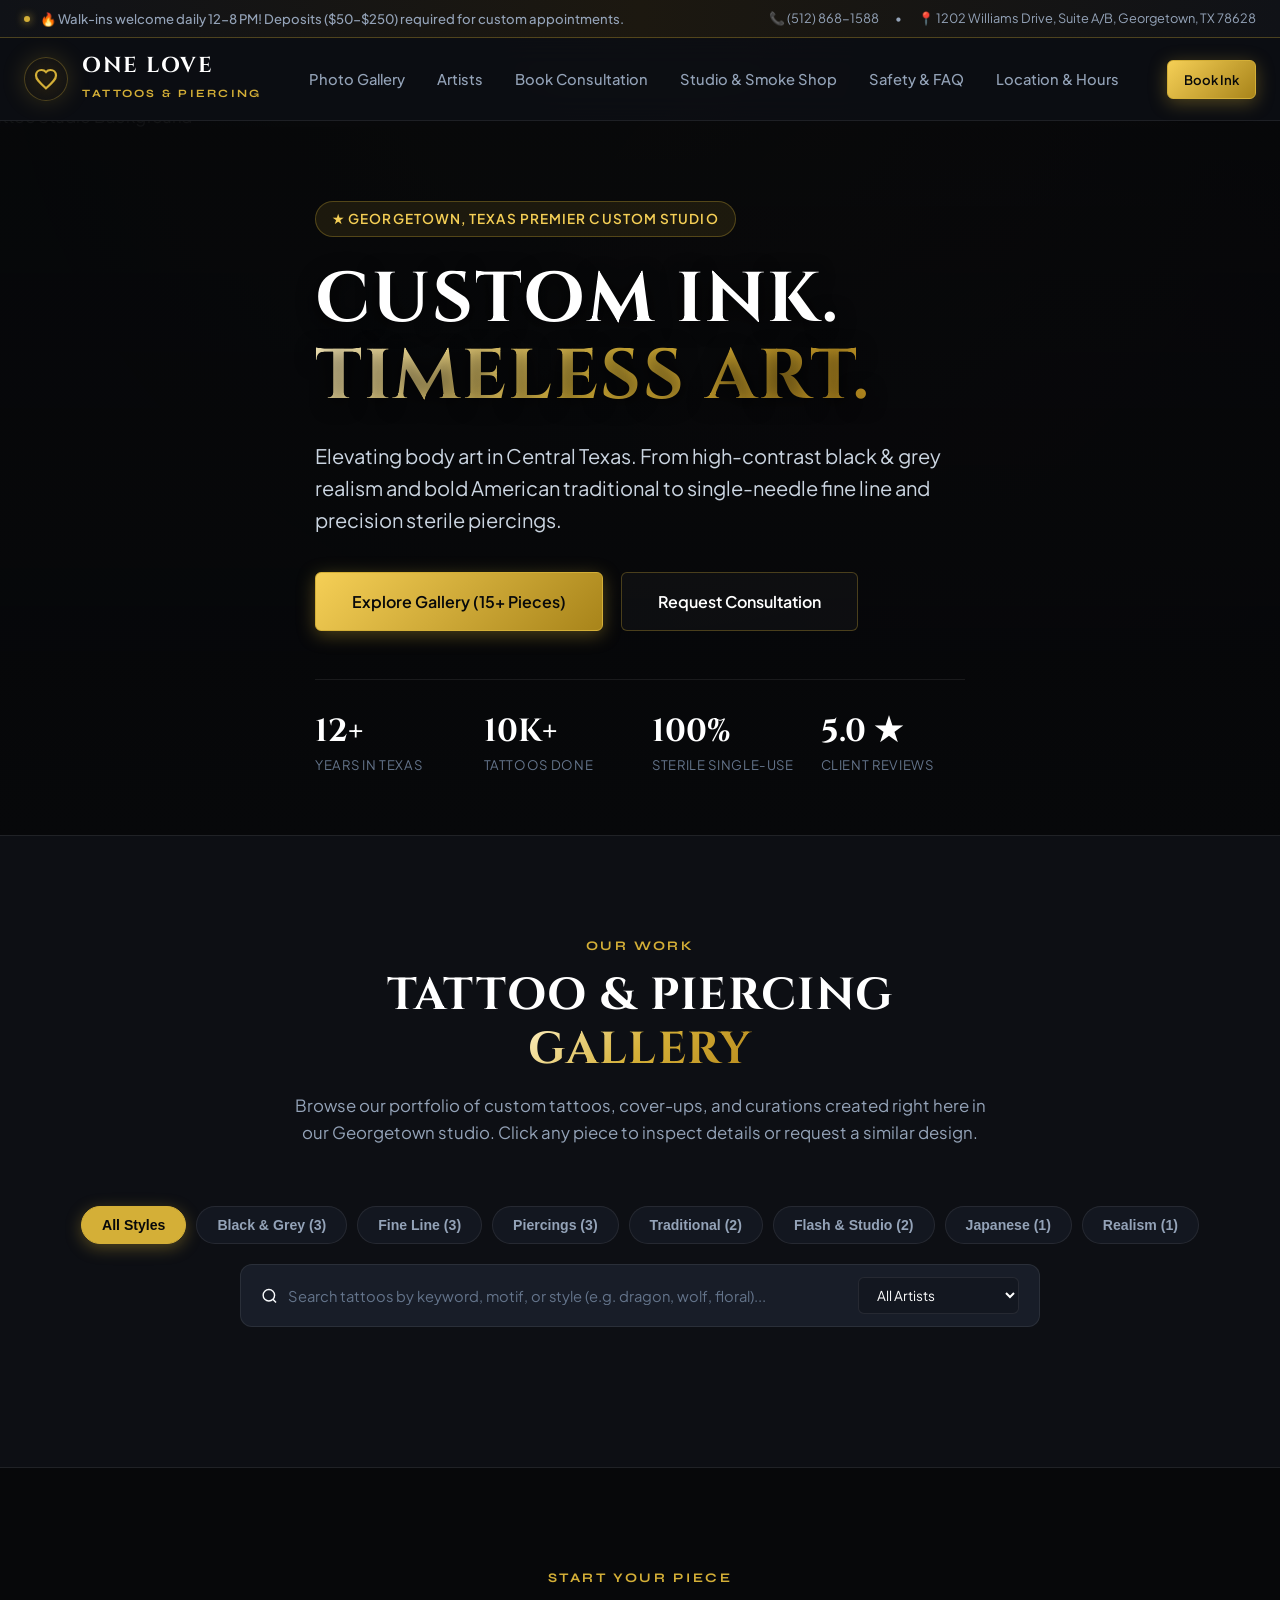
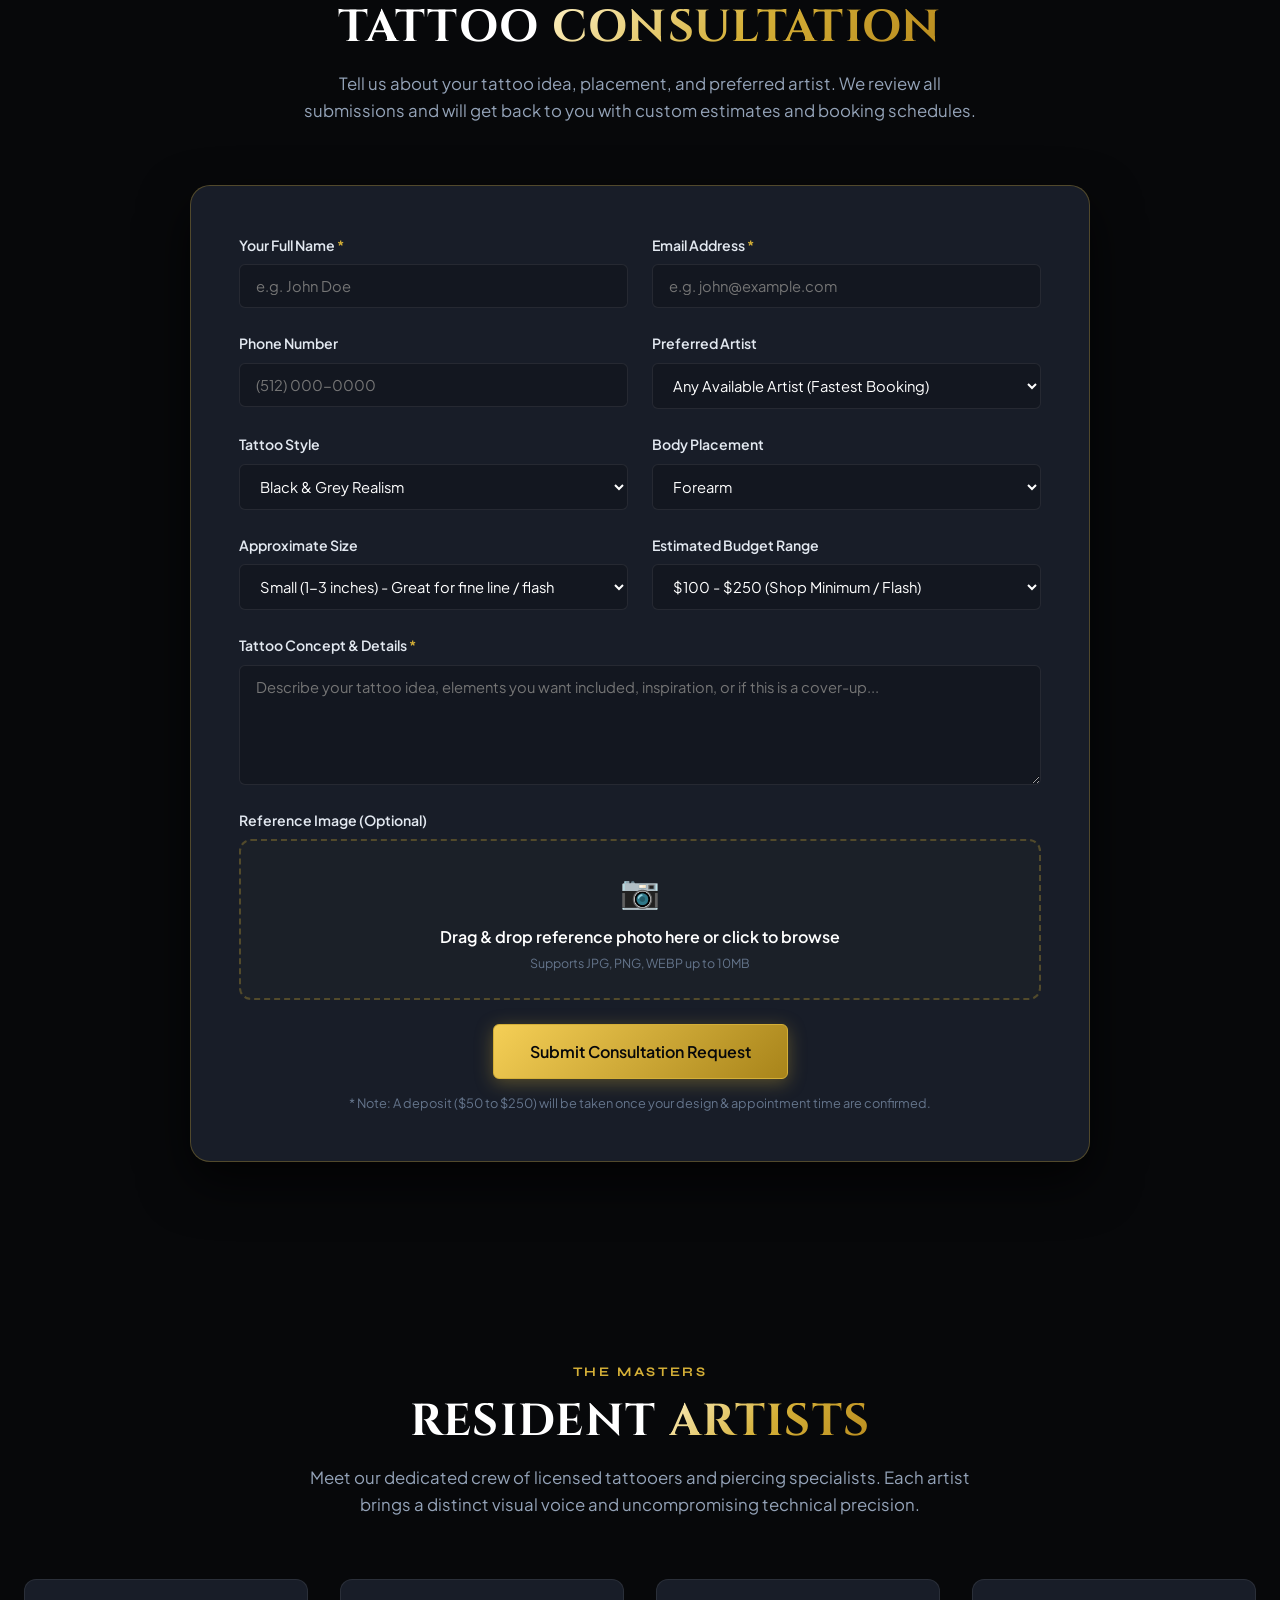
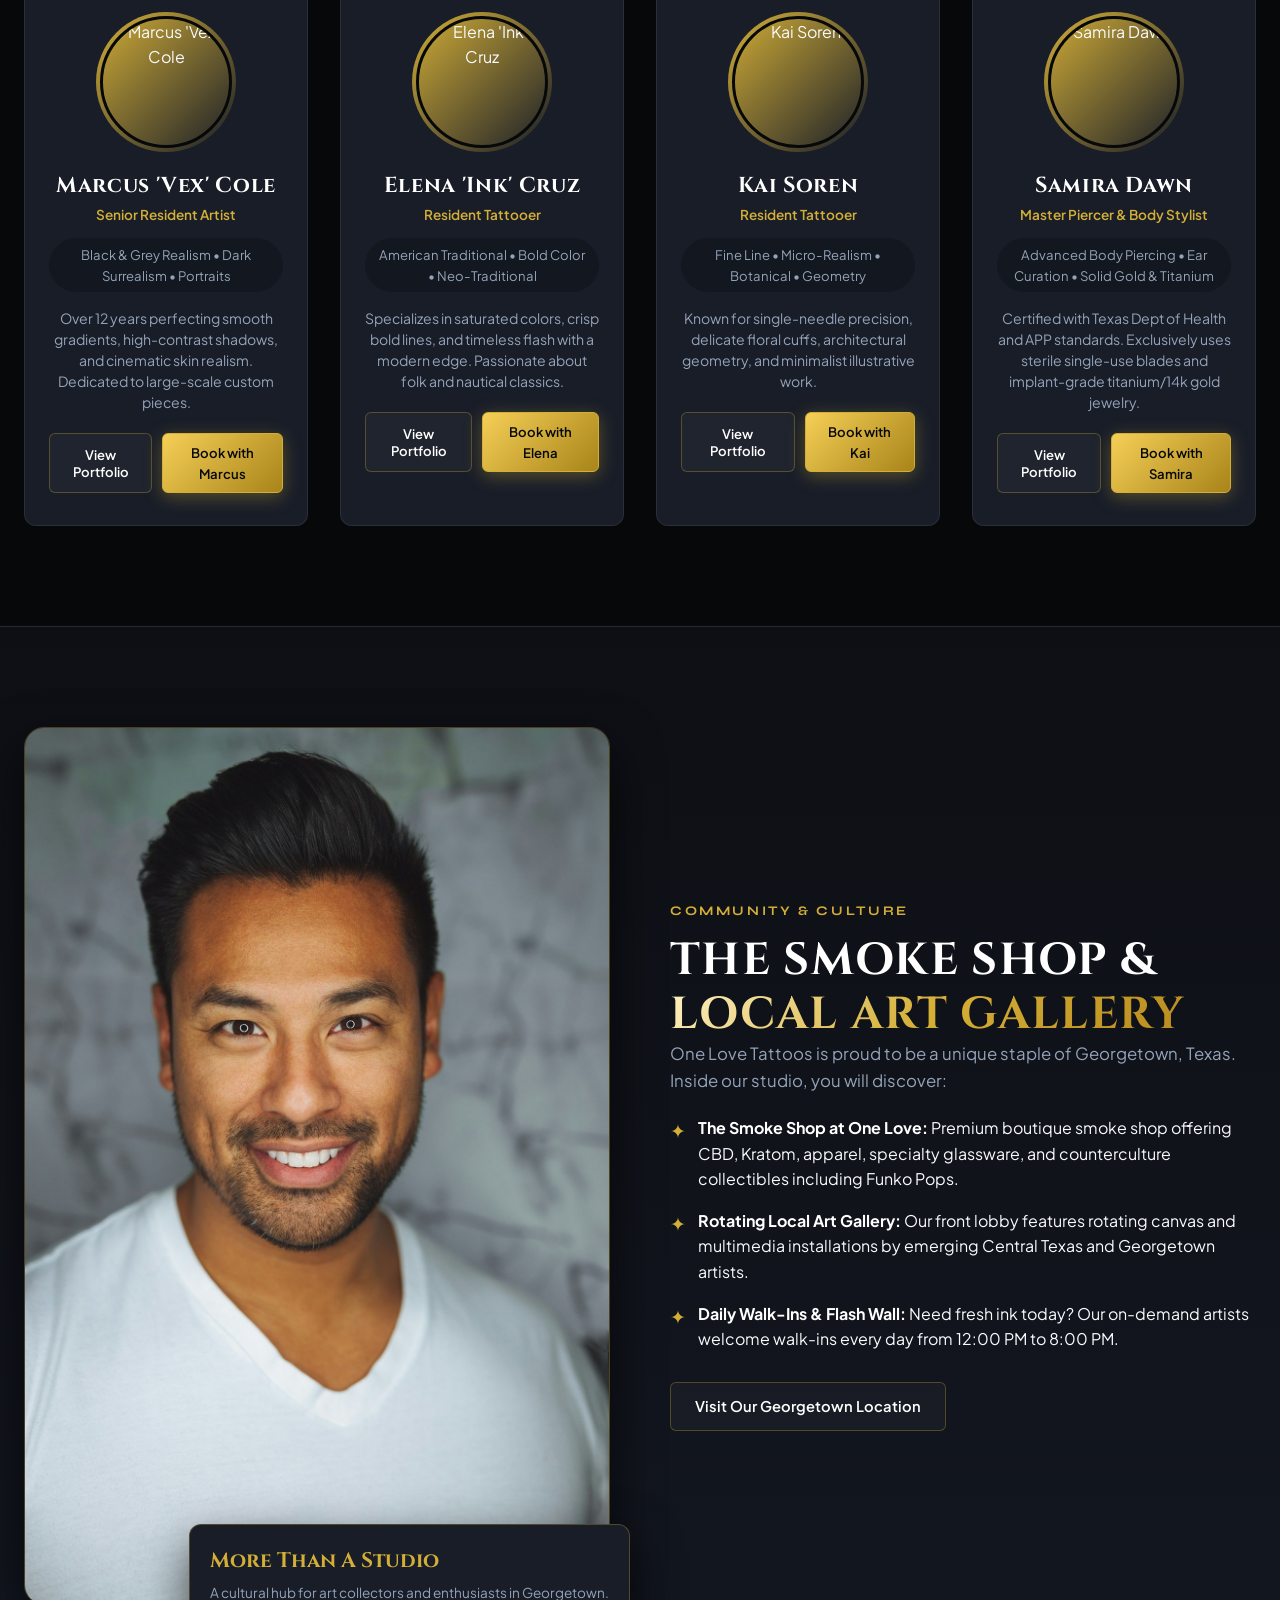
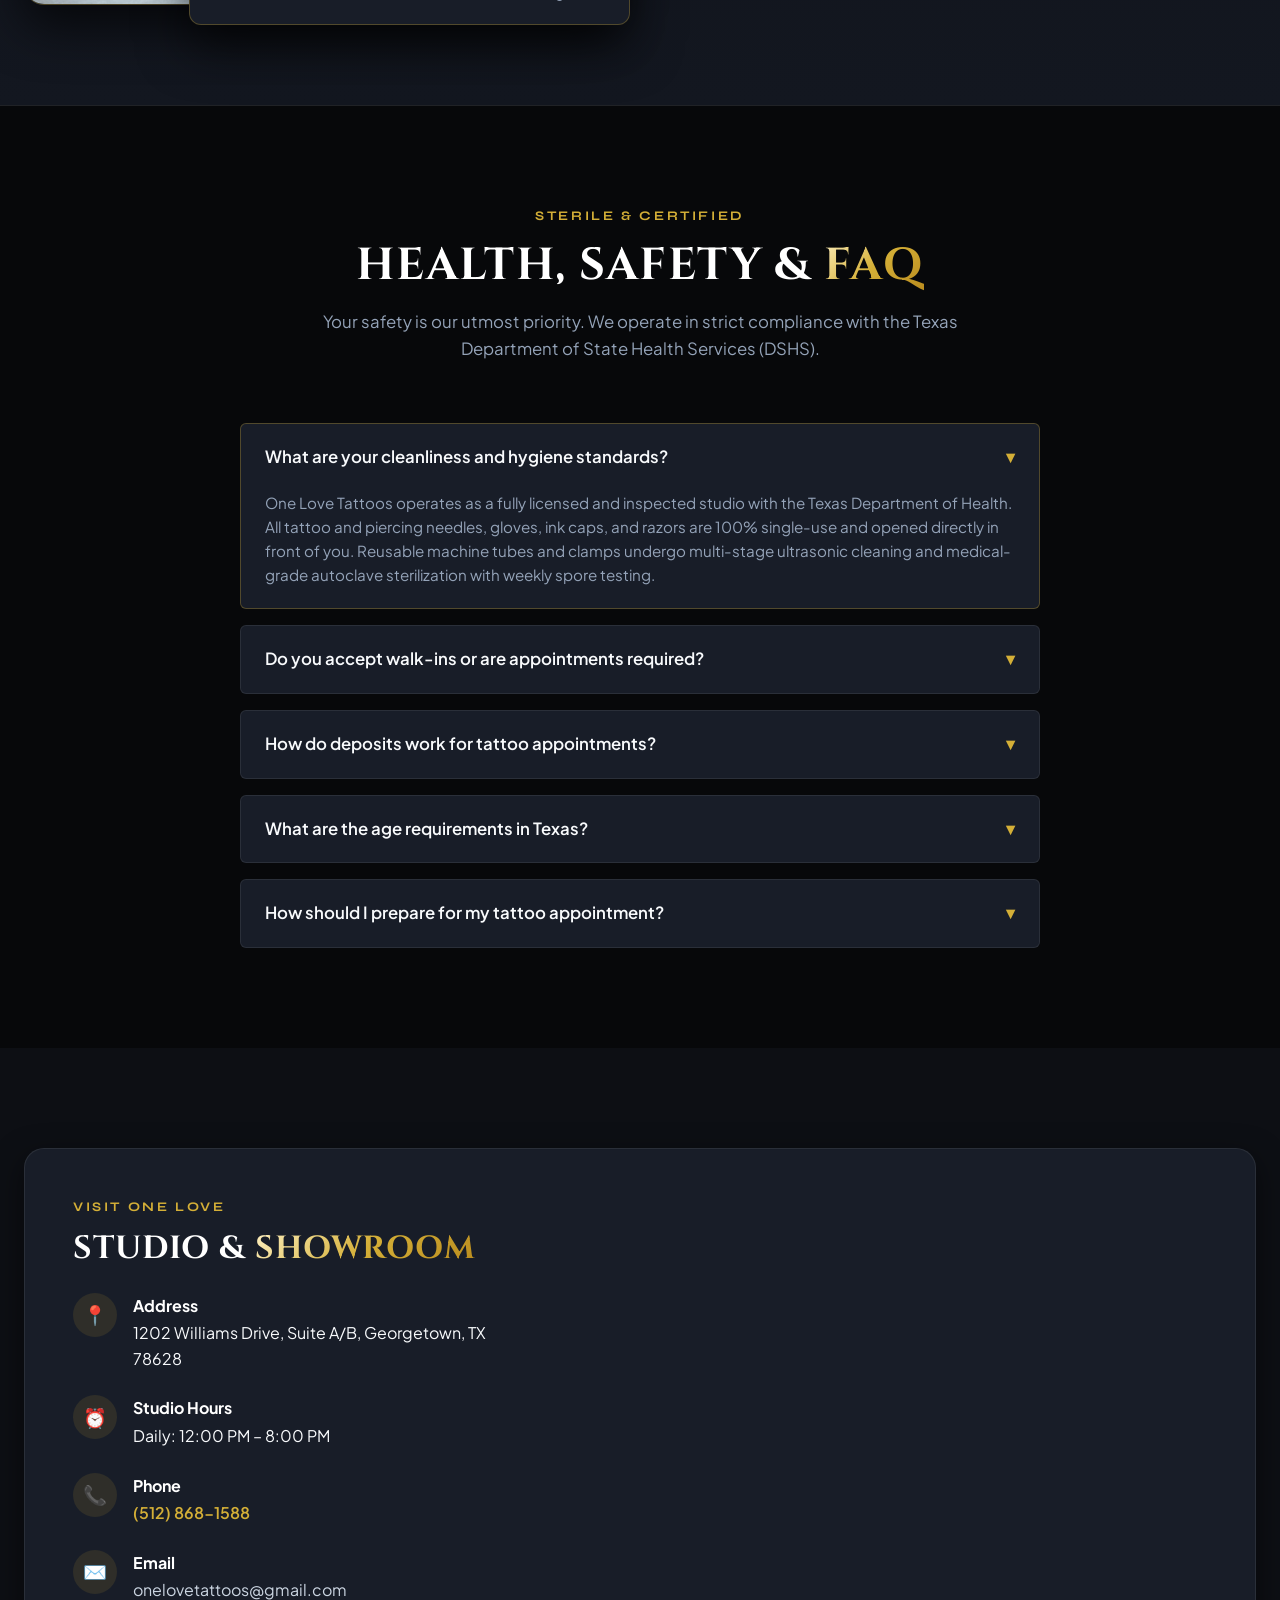
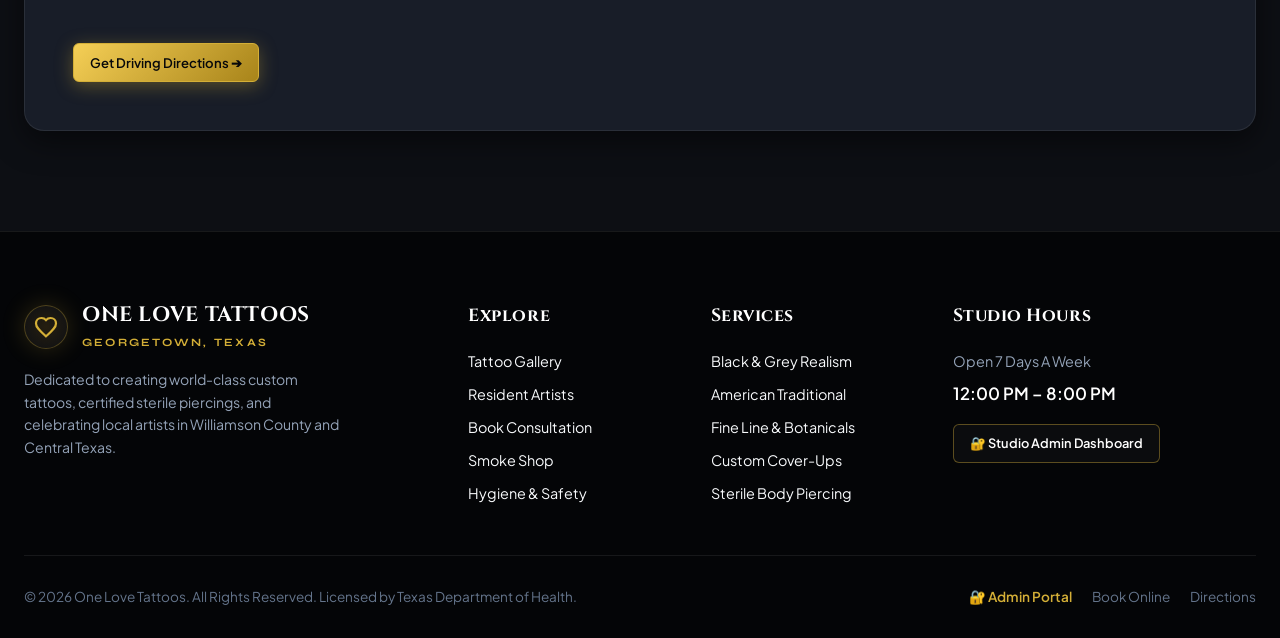
==== commit d3121895: "Add 15 verified authentic local tattoo and piercing photos, fixing 404 demo images" ====
--- a/docs/index.html
+++ b/docs/index.html
@@ -71,7 +71,7 @@
       </p>
 
       <div class="hero-actions">
-        <a href="#gallery" class="btn btn-primary btn-lg">Explore Gallery (12+ Pieces)</a>
+        <a href="#gallery" class="btn btn-primary btn-lg">Explore Gallery (15+ Pieces)</a>
         <a href="#booking" class="btn btn-outline btn-lg">Request Consultation</a>
       </div>
 
@@ -112,19 +112,19 @@
         <div class="filter-tabs">
           <button class="filter-tab active" data-category="all">All Styles</button>
           
-            <button class="filter-tab" data-category="Traditional">Traditional (3)</button>
-          
-            <button class="filter-tab" data-category="Black & Grey">Black & Grey (2)</button>
-          
-            <button class="filter-tab" data-category="Fine Line">Fine Line (2)</button>
-          
-            <button class="filter-tab" data-category="Piercings">Piercings (2)</button>
+            <button class="filter-tab" data-category="Black & Grey">Black & Grey (3)</button>
+          
+            <button class="filter-tab" data-category="Fine Line">Fine Line (3)</button>
+          
+            <button class="filter-tab" data-category="Piercings">Piercings (3)</button>
+          
+            <button class="filter-tab" data-category="Traditional">Traditional (2)</button>
+          
+            <button class="filter-tab" data-category="Flash & Studio">Flash & Studio (2)</button>
           
             <button class="filter-tab" data-category="Japanese">Japanese (1)</button>
           
             <button class="filter-tab" data-category="Realism">Realism (1)</button>
-          
-            <button class="filter-tab" data-category="Flash & Studio">Flash & Studio (1)</button>
           
         </div>
 
@@ -406,7 +406,7 @@
     <div class="container">
       <div class="feature-split">
         <div class="feature-img-stack">
-          <img src="https://images.unsplash.com/photo-1579783902614-a3fb3927b675?auto=format&fit=crop&w=1200&q=80" alt="One Love Studio & Smoke Shop" />
+          <img src="static/uploads/demo/studio_ink_workstation.jpg" alt="One Love Studio & Smoke Shop" />
           <div class="feature-badge-box">
             <div style="font-family: var(--font-heading); font-size: 1.3rem; color: var(--accent-gold); font-weight: 700;">More Than A Studio</div>
             <p style="font-size: 0.85rem; color: var(--text-secondary); margin-top: 4px;">A cultural hub for art collectors and enthusiasts in Georgetown.</p>
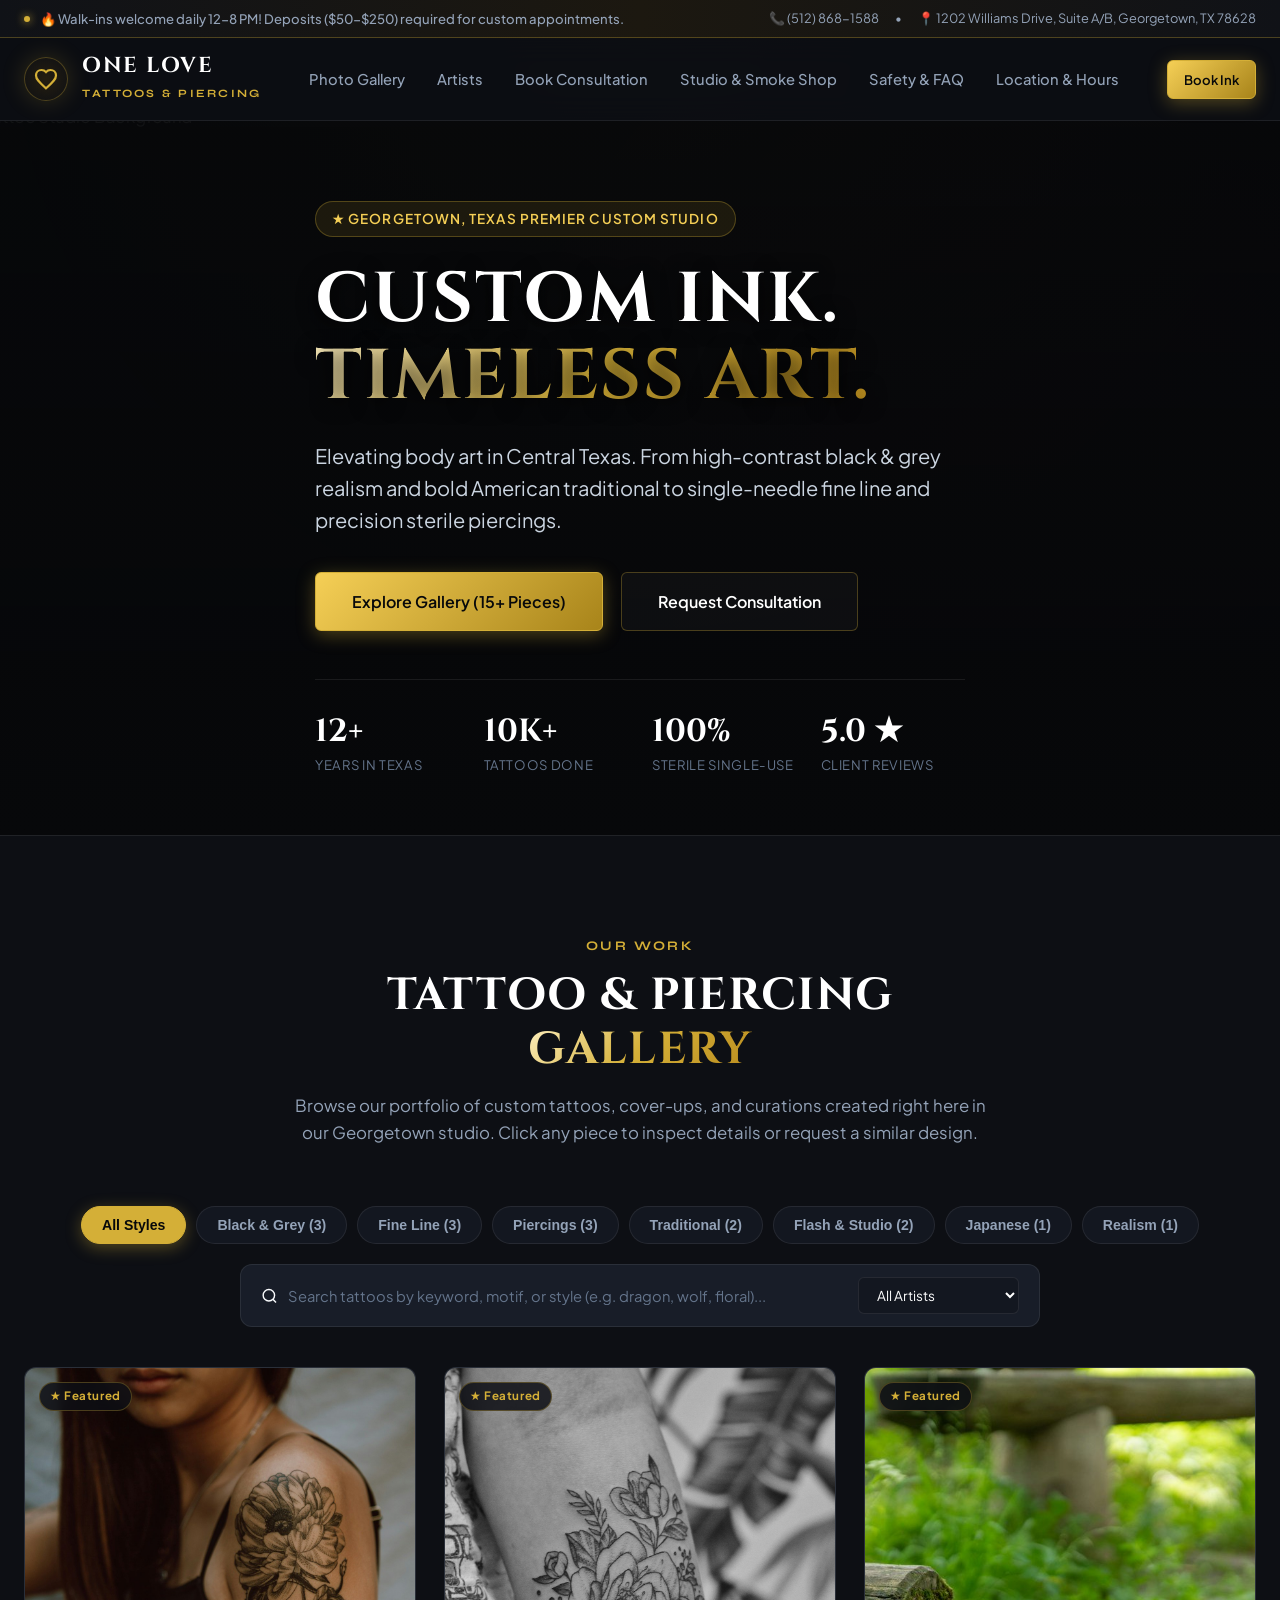
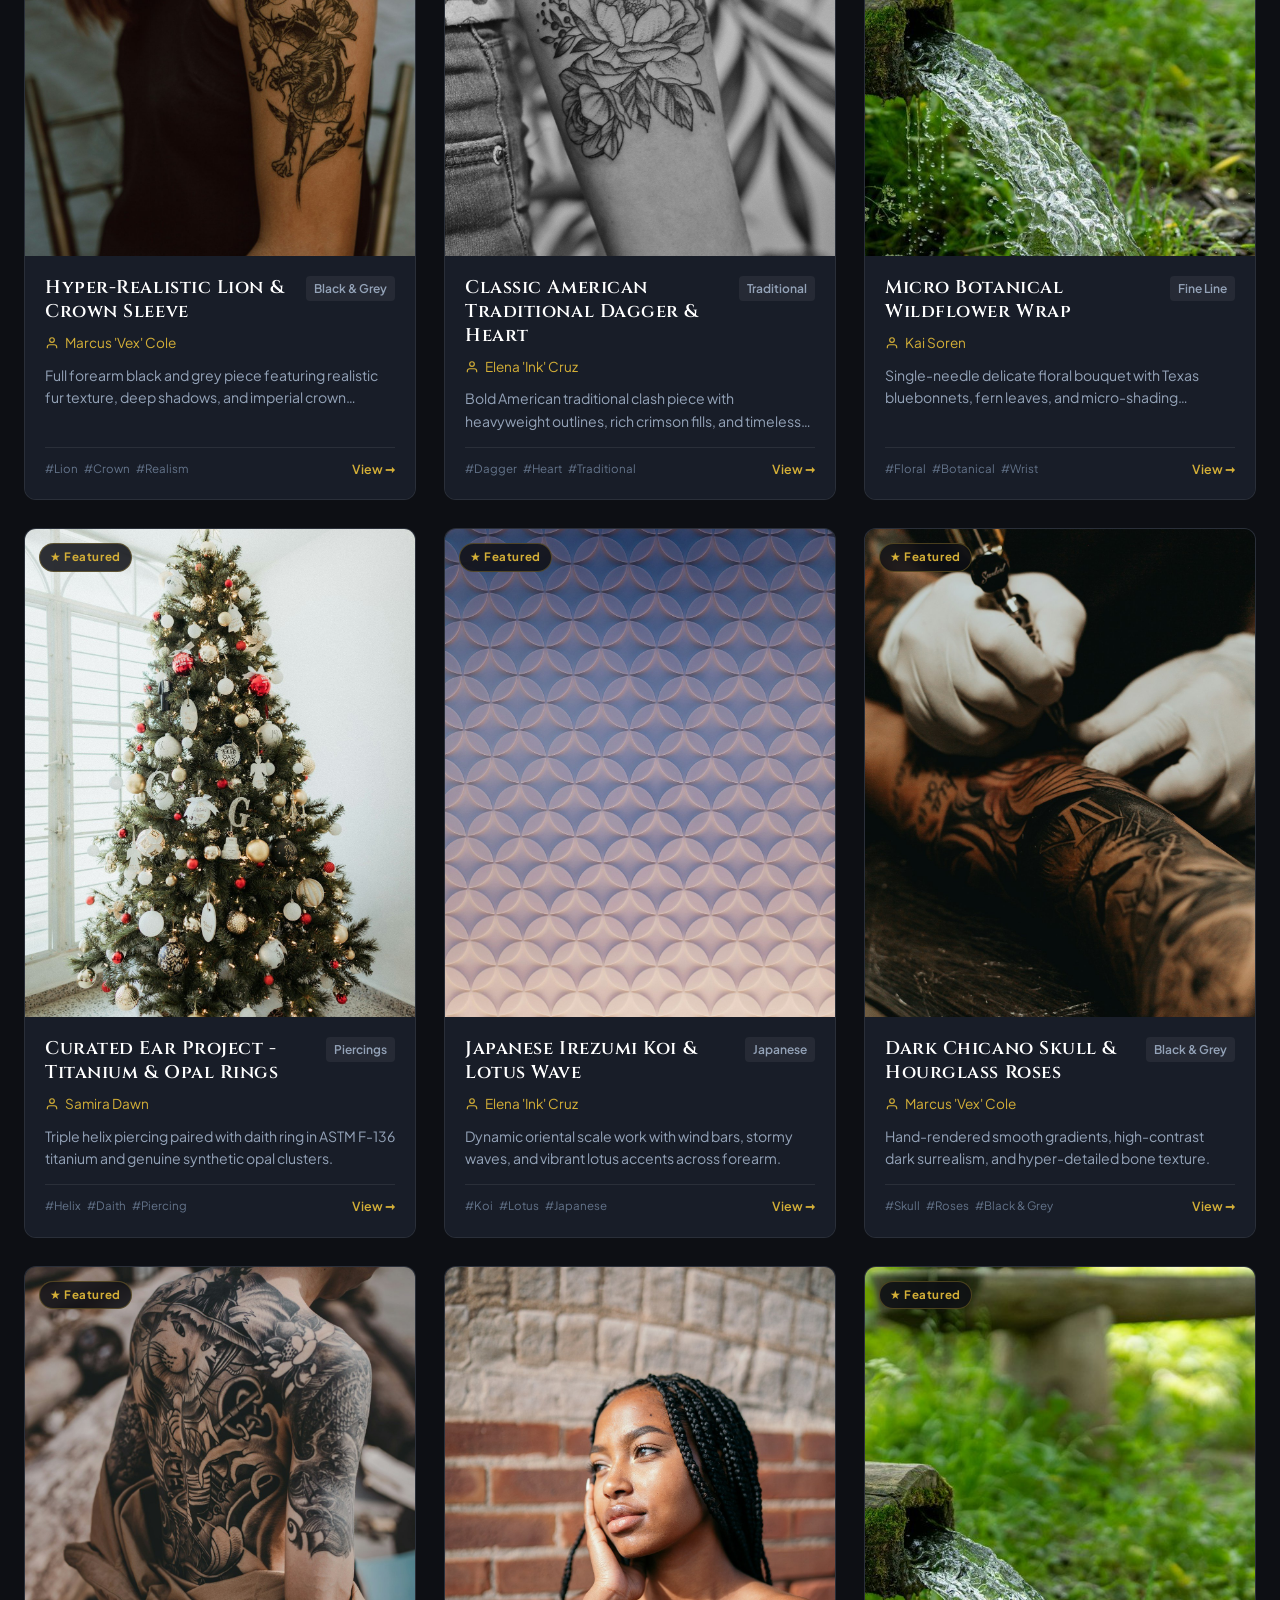
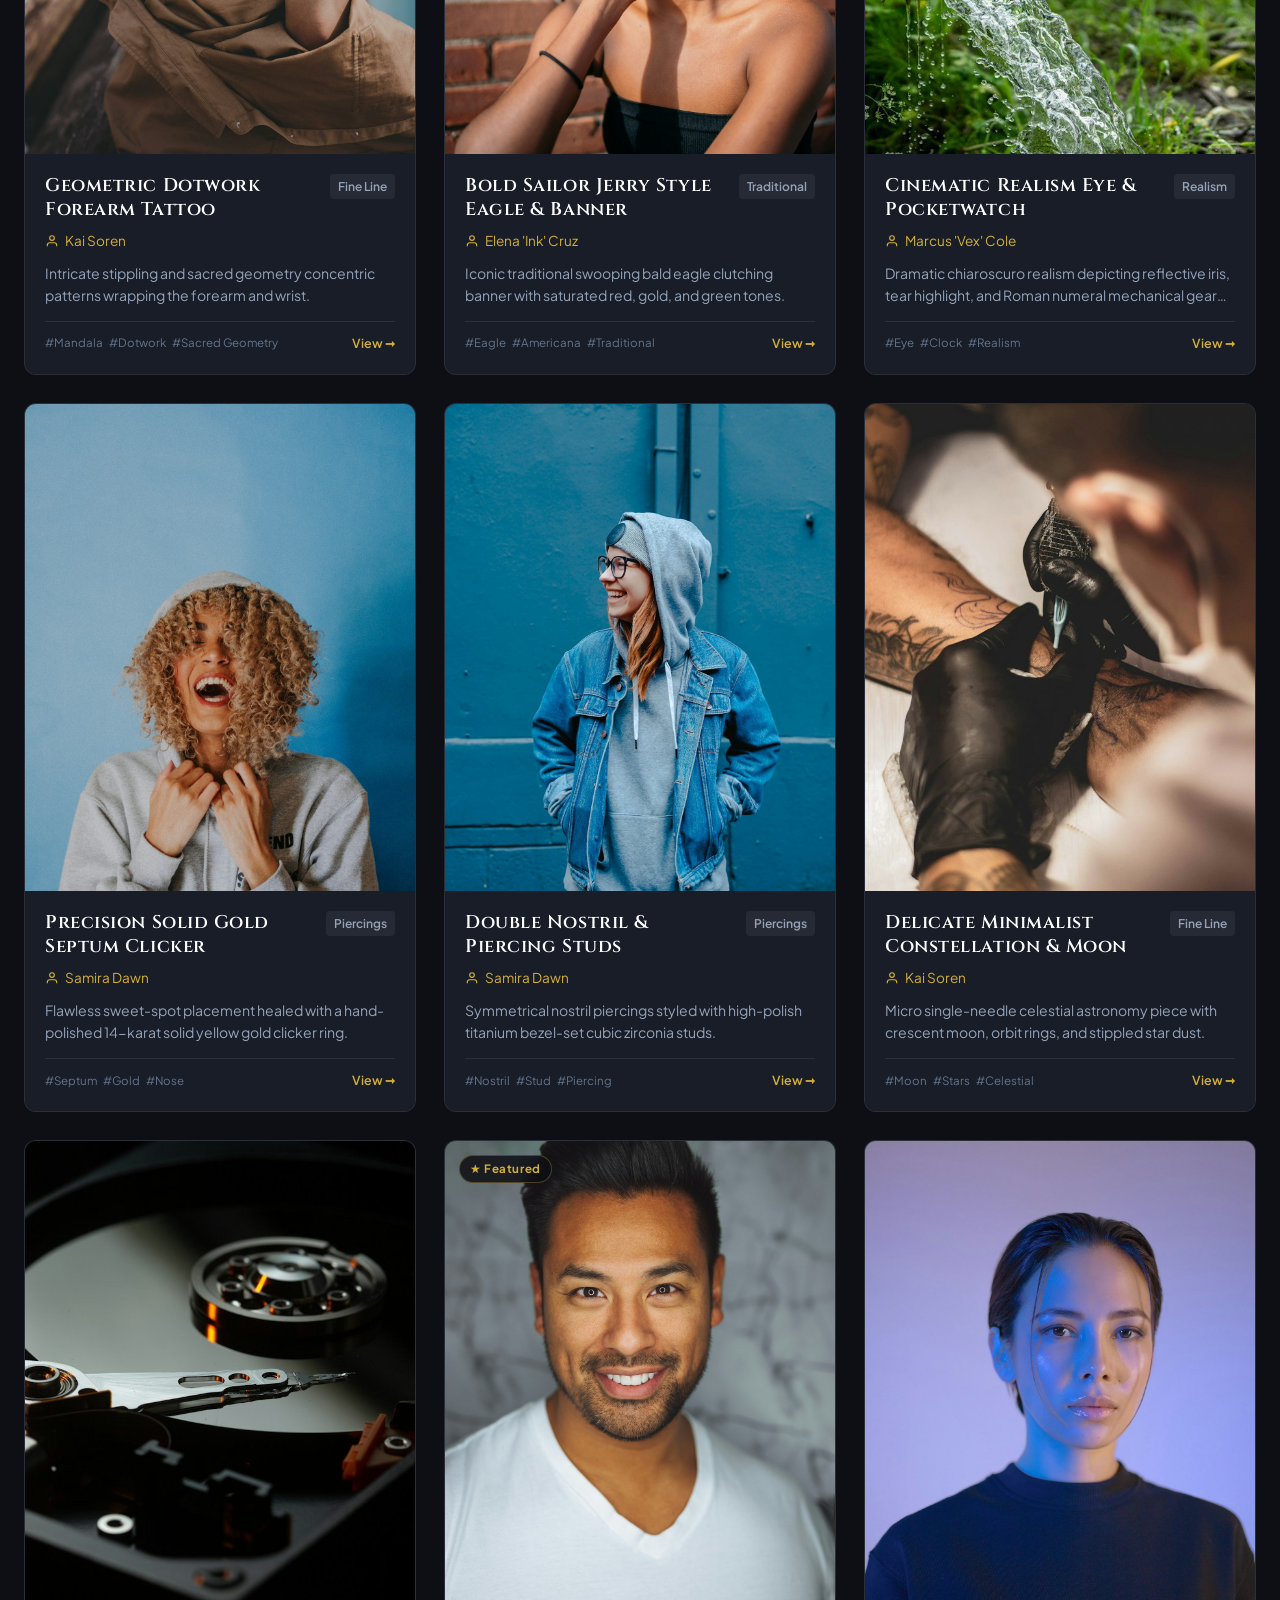
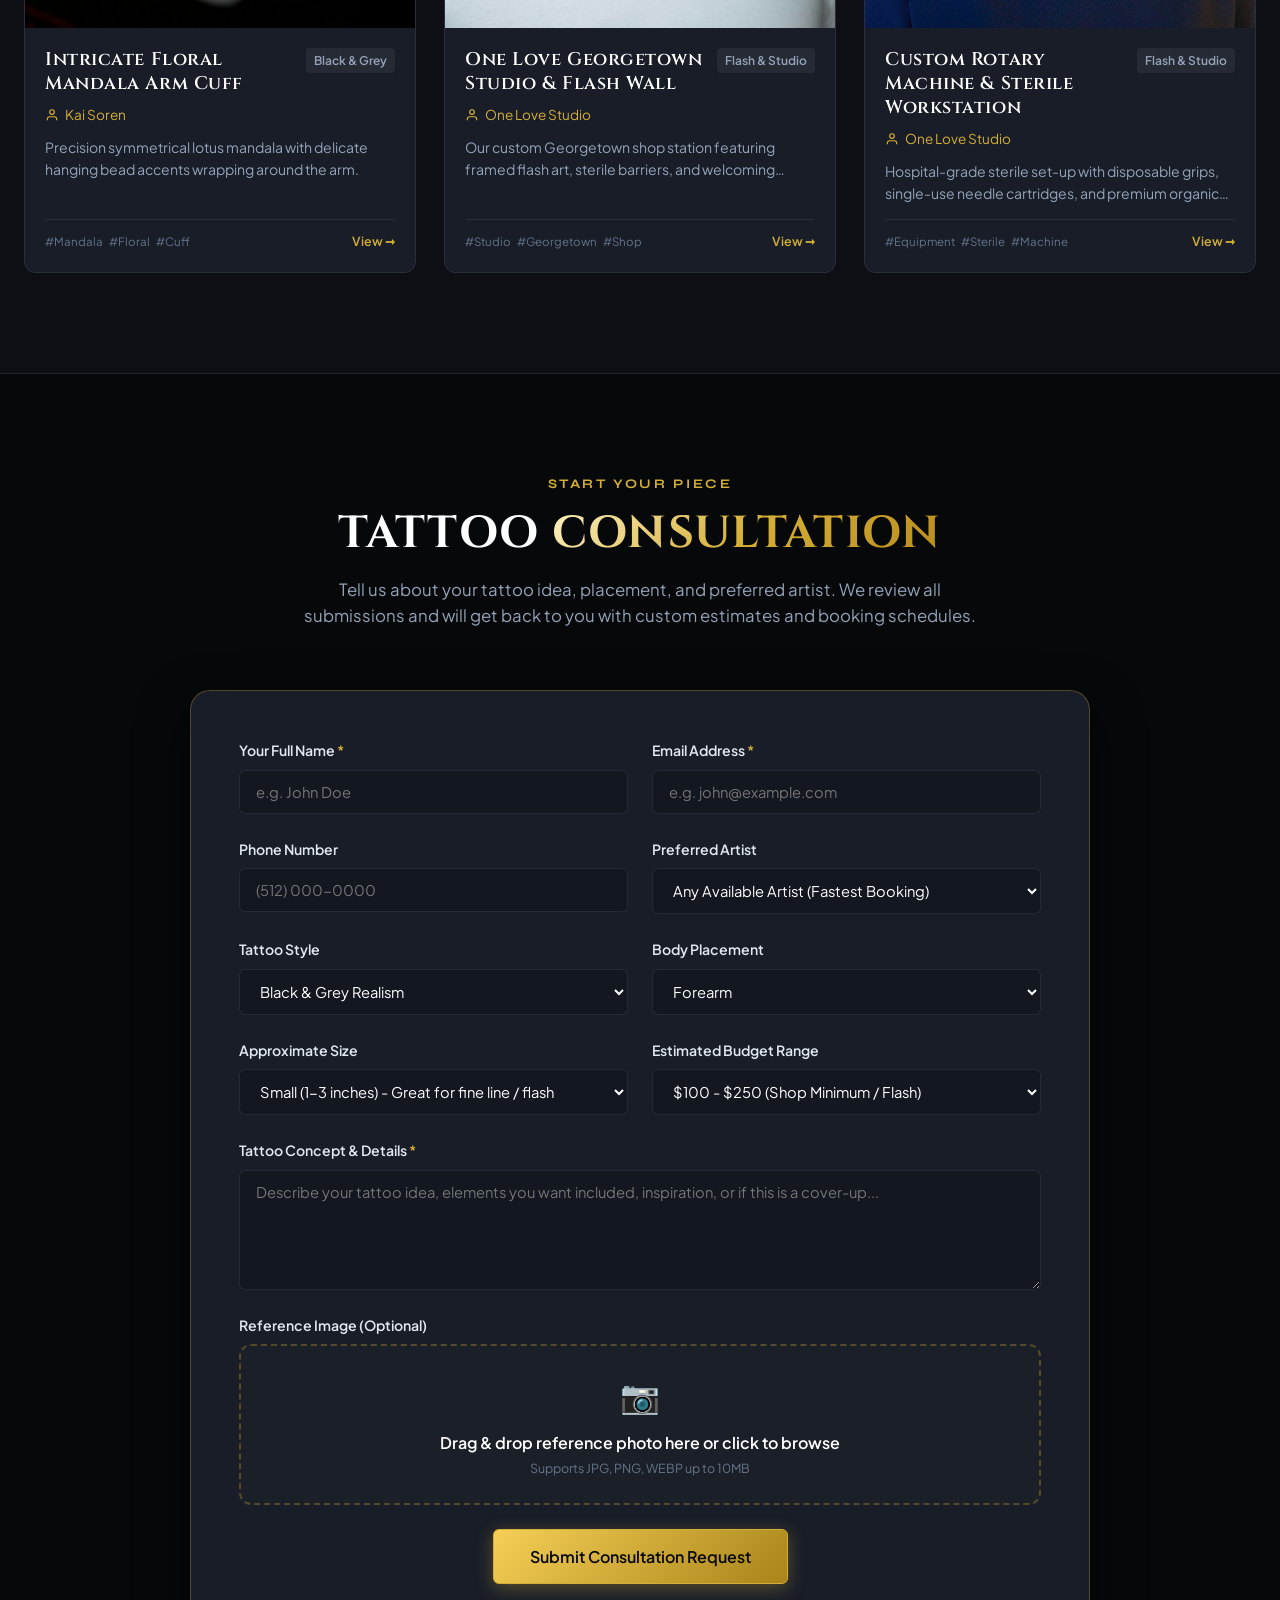
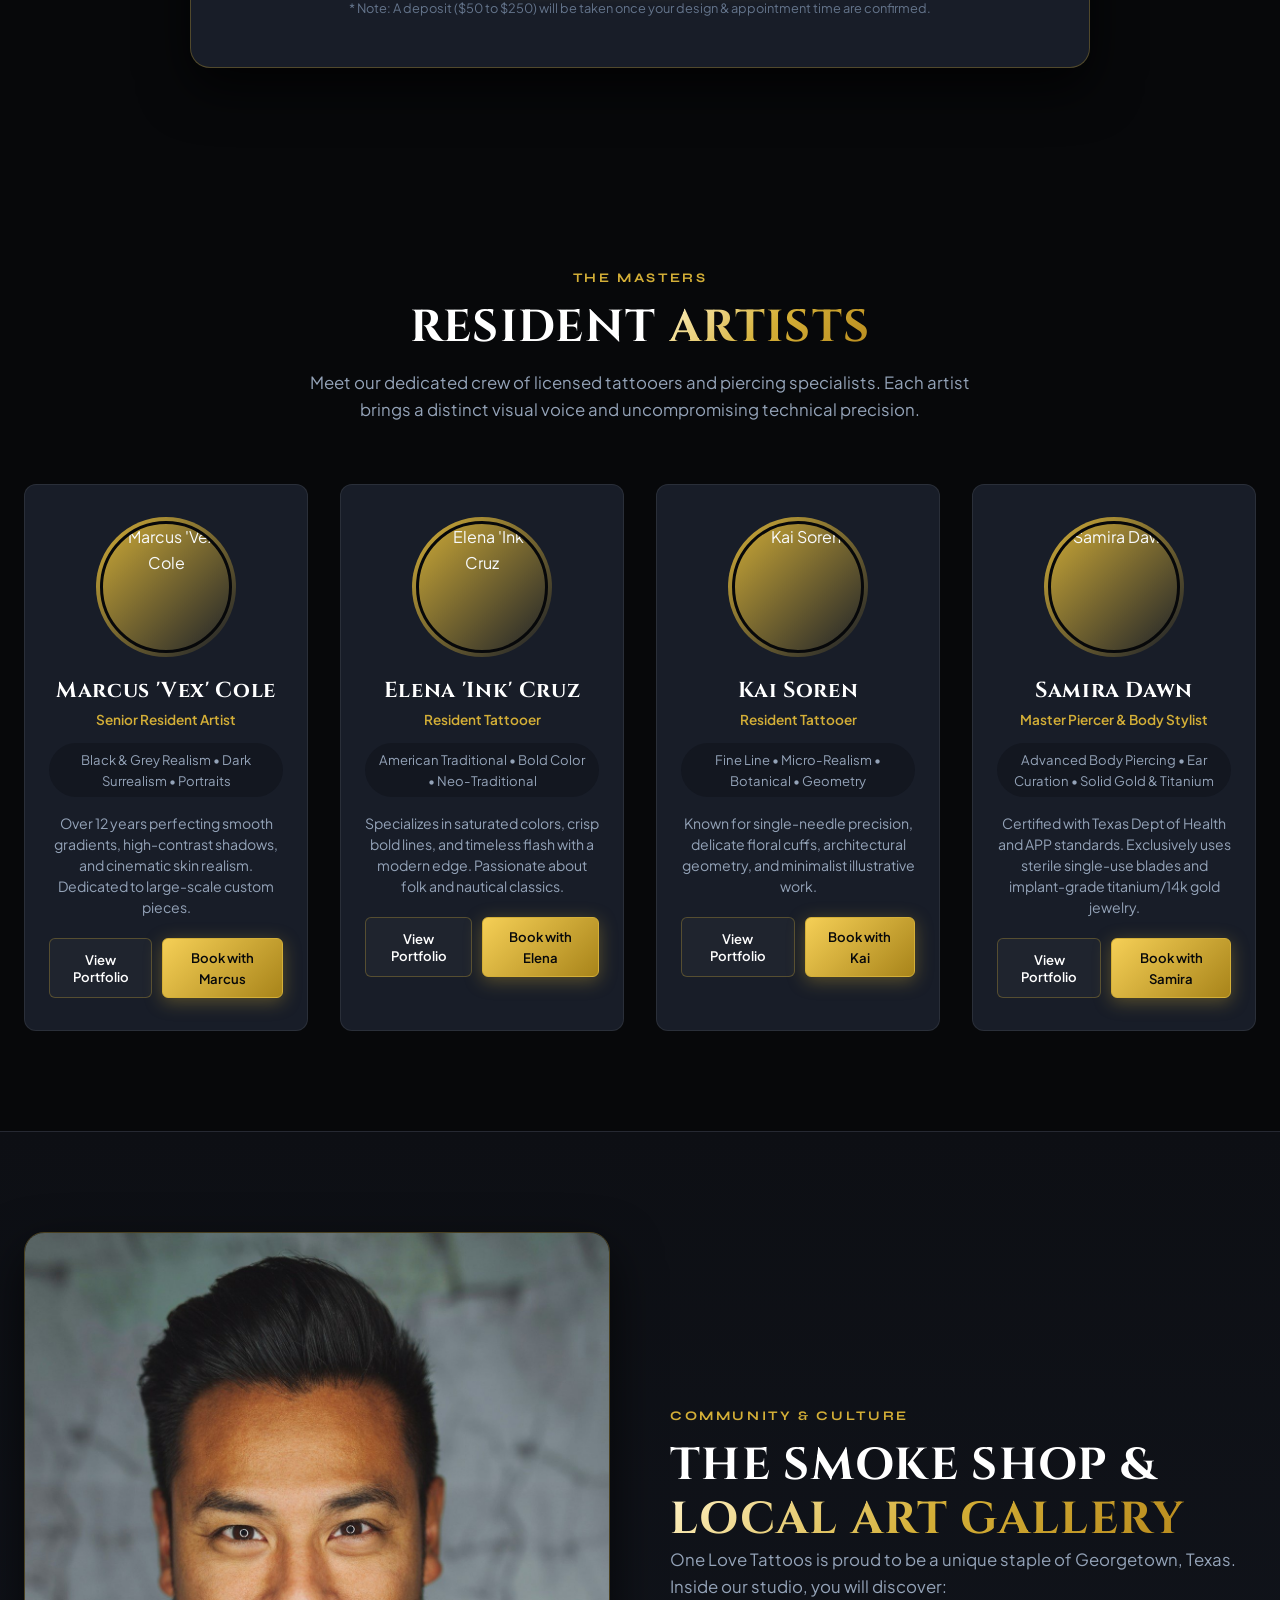
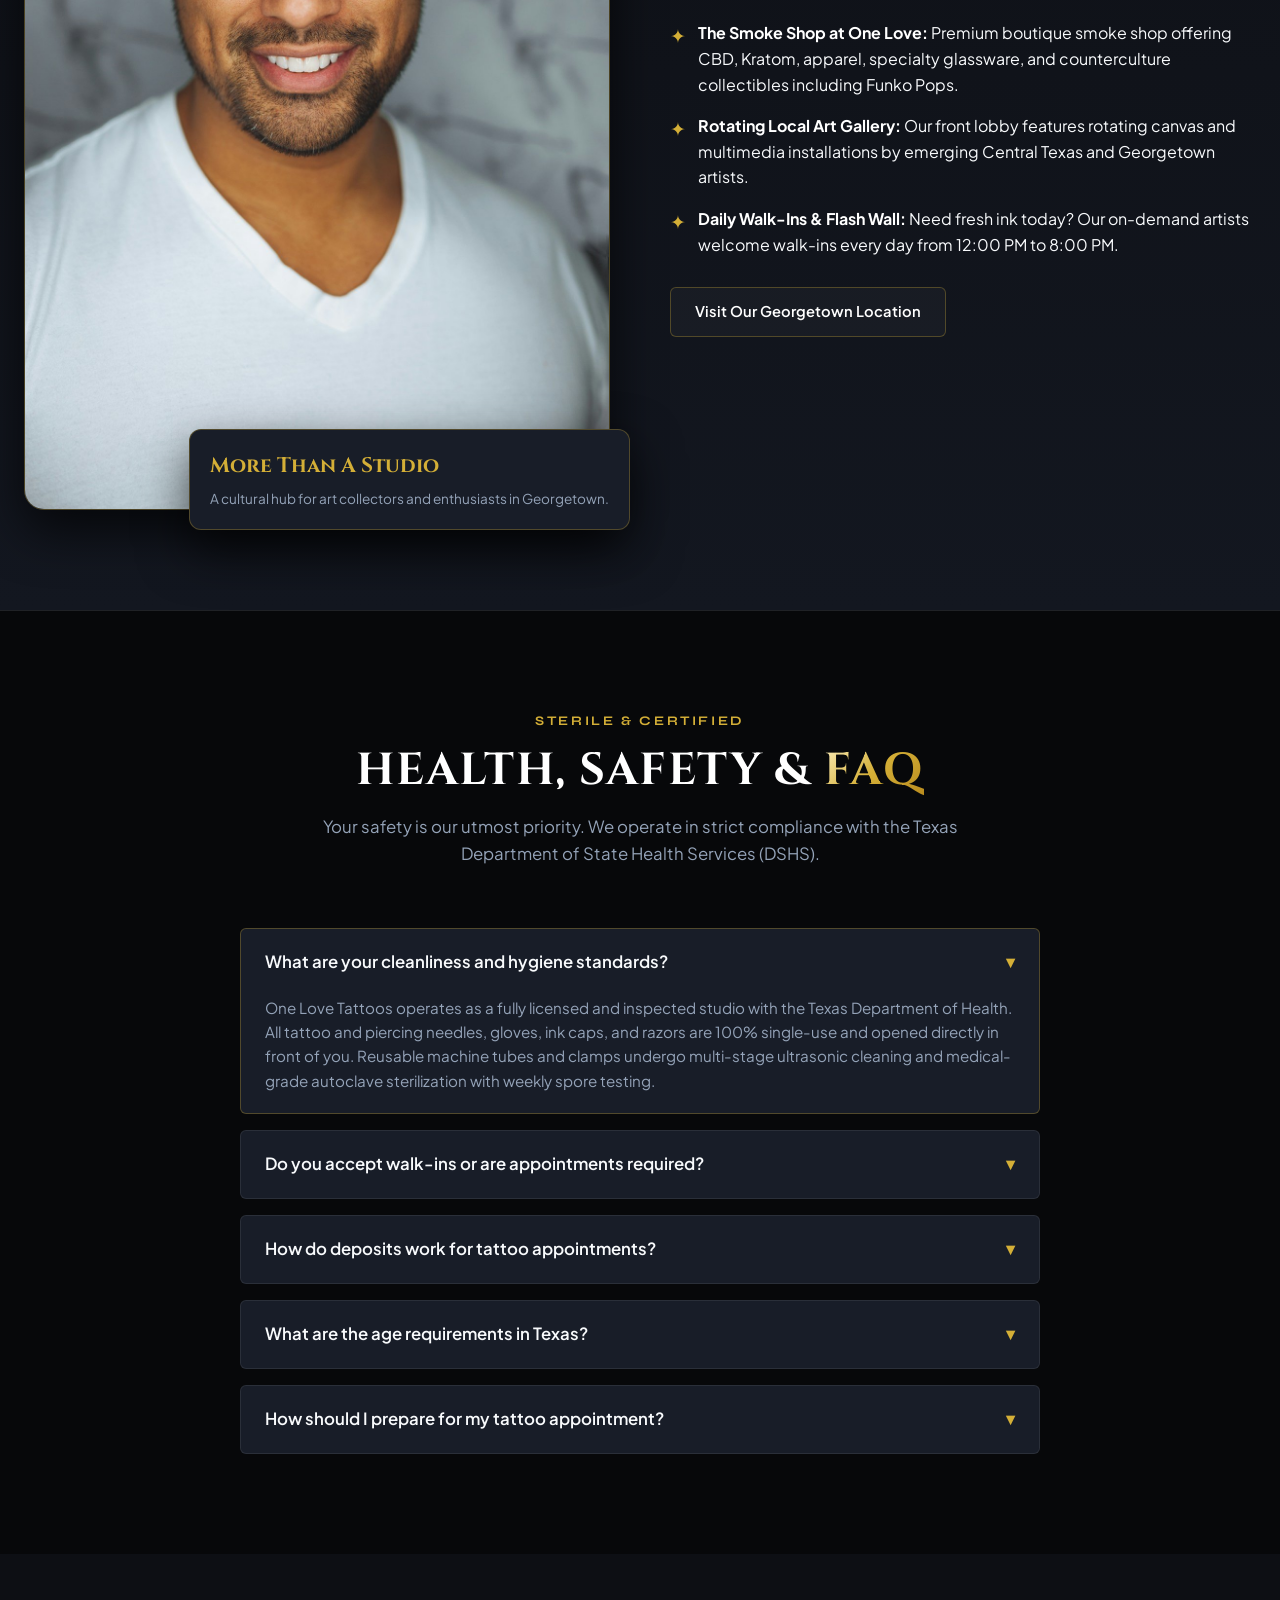
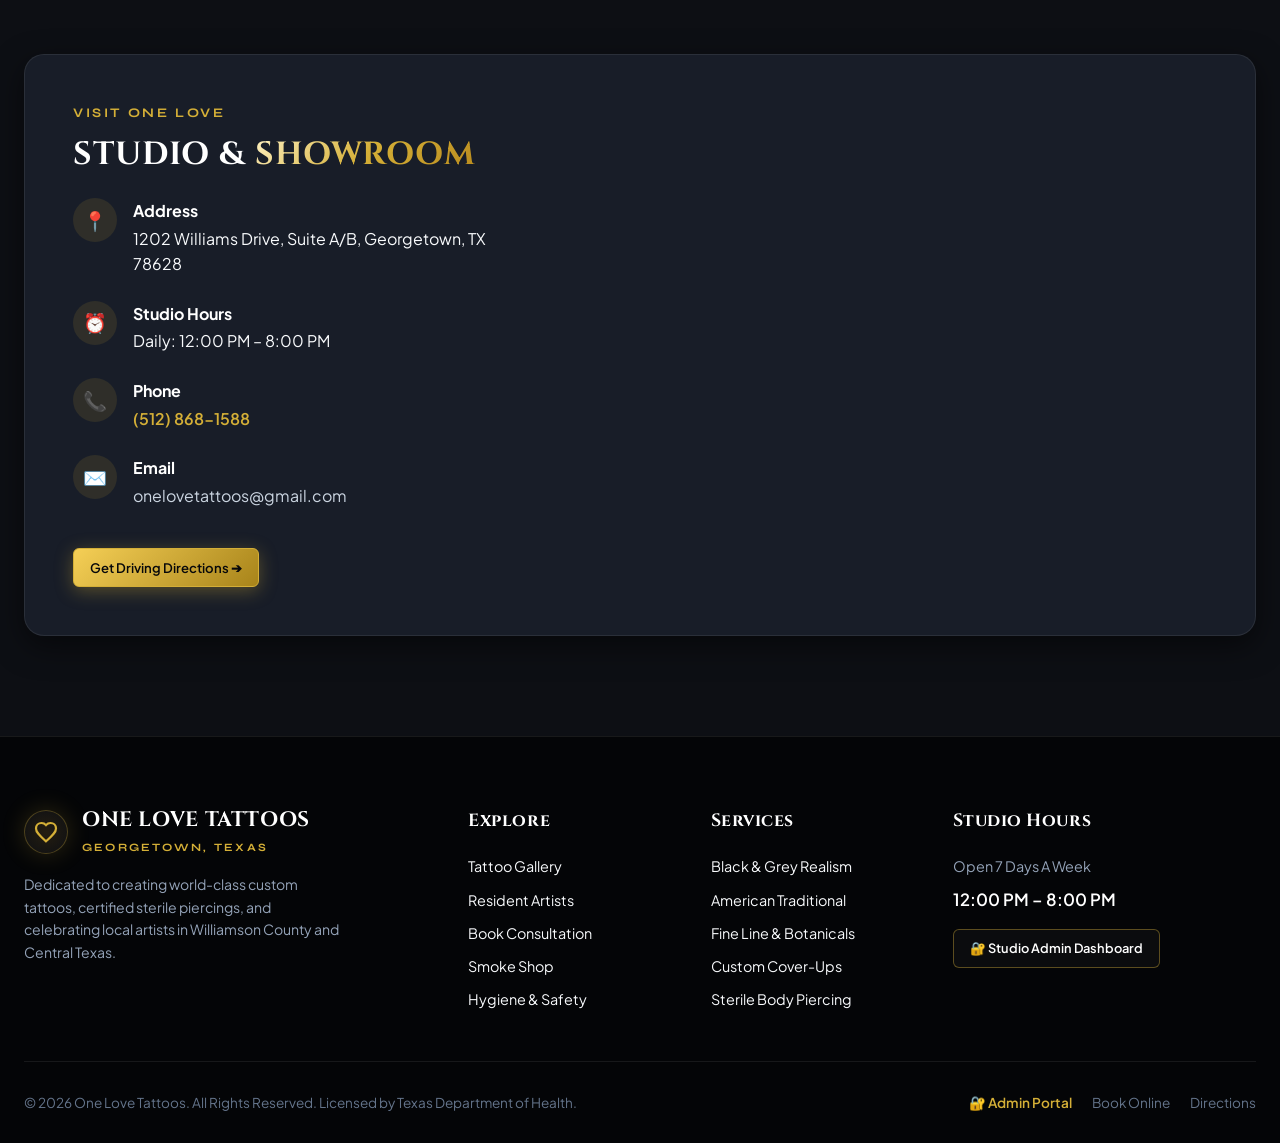
==== commit 86c4bfd9: "Fix gallery display: pre-render HTML cards, resolve syntax error in main.js, purge stale localStorag" ====
--- a/docs/index.html
+++ b/docs/index.html
@@ -151,7 +151,396 @@
 
       <!-- Gallery Grid -->
       <div class="gallery-grid" id="galleryGrid">
-        <!-- Rendered via JS -->
+        <div class="tattoo-card" data-index="0" data-category="Black &amp; Grey" data-artist="Marcus &#x27;Vex&#x27; Cole" onclick="openLightbox(0)">
+          <div class="tattoo-img-wrapper">
+            <span class="featured-badge">★ Featured</span>
+            <img src="static/uploads/demo/tattoo_bg_lion.jpg" alt="Hyper-Realistic Lion &amp; Crown Sleeve" class="tattoo-img" loading="lazy" />
+            <div class="card-overlay-btn">
+              <div class="zoom-circle">&#10530;</div>
+            </div>
+          </div>
+          <div class="tattoo-card-info">
+            <div class="tattoo-card-header">
+              <h4 class="tattoo-title">Hyper-Realistic Lion &amp; Crown Sleeve</h4>
+              <span class="tattoo-cat-tag">Black &amp; Grey</span>
+            </div>
+            <div class="tattoo-artist-credit">
+              <svg width="14" height="14" viewBox="0 0 24 24" fill="none" stroke="currentColor" stroke-width="2"><path d="M20 21v-2a4 4 0 0 0-4-4H8a4 4 0 0 0-4 4v2"></path><circle cx="12" cy="7" r="4"></circle></svg>
+              Marcus &#x27;Vex&#x27; Cole
+            </div>
+            <p class="tattoo-card-desc">Full forearm black and grey piece featuring realistic fur texture, deep shadows, and imperial crown composition.</p>
+            <div class="tattoo-card-footer">
+              <div class="tattoo-tags">
+                <span class="tattoo-tag">#Lion</span><span class="tattoo-tag">#Crown</span><span class="tattoo-tag">#Realism</span>
+              </div>
+              <span style="font-size: 0.78rem; color: var(--accent-gold); font-weight: 600;">View &#10142;</span>
+            </div>
+          </div>
+        </div>
+        <div class="tattoo-card" data-index="1" data-category="Traditional" data-artist="Elena &#x27;Ink&#x27; Cruz" onclick="openLightbox(1)">
+          <div class="tattoo-img-wrapper">
+            <span class="featured-badge">★ Featured</span>
+            <img src="static/uploads/demo/tattoo_trad_dagger.jpg" alt="Classic American Traditional Dagger &amp; Heart" class="tattoo-img" loading="lazy" />
+            <div class="card-overlay-btn">
+              <div class="zoom-circle">&#10530;</div>
+            </div>
+          </div>
+          <div class="tattoo-card-info">
+            <div class="tattoo-card-header">
+              <h4 class="tattoo-title">Classic American Traditional Dagger &amp; Heart</h4>
+              <span class="tattoo-cat-tag">Traditional</span>
+            </div>
+            <div class="tattoo-artist-credit">
+              <svg width="14" height="14" viewBox="0 0 24 24" fill="none" stroke="currentColor" stroke-width="2"><path d="M20 21v-2a4 4 0 0 0-4-4H8a4 4 0 0 0-4 4v2"></path><circle cx="12" cy="7" r="4"></circle></svg>
+              Elena &#x27;Ink&#x27; Cruz
+            </div>
+            <p class="tattoo-card-desc">Bold American traditional clash piece with heavyweight outlines, rich crimson fills, and timeless flash aesthetic.</p>
+            <div class="tattoo-card-footer">
+              <div class="tattoo-tags">
+                <span class="tattoo-tag">#Dagger</span><span class="tattoo-tag">#Heart</span><span class="tattoo-tag">#Traditional</span>
+              </div>
+              <span style="font-size: 0.78rem; color: var(--accent-gold); font-weight: 600;">View &#10142;</span>
+            </div>
+          </div>
+        </div>
+        <div class="tattoo-card" data-index="2" data-category="Fine Line" data-artist="Kai Soren" onclick="openLightbox(2)">
+          <div class="tattoo-img-wrapper">
+            <span class="featured-badge">★ Featured</span>
+            <img src="static/uploads/demo/tattoo_fineline_botanical.jpg" alt="Micro Botanical Wildflower Wrap" class="tattoo-img" loading="lazy" />
+            <div class="card-overlay-btn">
+              <div class="zoom-circle">&#10530;</div>
+            </div>
+          </div>
+          <div class="tattoo-card-info">
+            <div class="tattoo-card-header">
+              <h4 class="tattoo-title">Micro Botanical Wildflower Wrap</h4>
+              <span class="tattoo-cat-tag">Fine Line</span>
+            </div>
+            <div class="tattoo-artist-credit">
+              <svg width="14" height="14" viewBox="0 0 24 24" fill="none" stroke="currentColor" stroke-width="2"><path d="M20 21v-2a4 4 0 0 0-4-4H8a4 4 0 0 0-4 4v2"></path><circle cx="12" cy="7" r="4"></circle></svg>
+              Kai Soren
+            </div>
+            <p class="tattoo-card-desc">Single-needle delicate floral bouquet with Texas bluebonnets, fern leaves, and micro-shading wrapping the wrist.</p>
+            <div class="tattoo-card-footer">
+              <div class="tattoo-tags">
+                <span class="tattoo-tag">#Floral</span><span class="tattoo-tag">#Botanical</span><span class="tattoo-tag">#Wrist</span>
+              </div>
+              <span style="font-size: 0.78rem; color: var(--accent-gold); font-weight: 600;">View &#10142;</span>
+            </div>
+          </div>
+        </div>
+        <div class="tattoo-card" data-index="3" data-category="Piercings" data-artist="Samira Dawn" onclick="openLightbox(3)">
+          <div class="tattoo-img-wrapper">
+            <span class="featured-badge">★ Featured</span>
+            <img src="static/uploads/demo/piercing_ear_curation.jpg" alt="Curated Ear Project - Titanium &amp; Opal Rings" class="tattoo-img" loading="lazy" />
+            <div class="card-overlay-btn">
+              <div class="zoom-circle">&#10530;</div>
+            </div>
+          </div>
+          <div class="tattoo-card-info">
+            <div class="tattoo-card-header">
+              <h4 class="tattoo-title">Curated Ear Project - Titanium &amp; Opal Rings</h4>
+              <span class="tattoo-cat-tag">Piercings</span>
+            </div>
+            <div class="tattoo-artist-credit">
+              <svg width="14" height="14" viewBox="0 0 24 24" fill="none" stroke="currentColor" stroke-width="2"><path d="M20 21v-2a4 4 0 0 0-4-4H8a4 4 0 0 0-4 4v2"></path><circle cx="12" cy="7" r="4"></circle></svg>
+              Samira Dawn
+            </div>
+            <p class="tattoo-card-desc">Triple helix piercing paired with daith ring in ASTM F-136 titanium and genuine synthetic opal clusters.</p>
+            <div class="tattoo-card-footer">
+              <div class="tattoo-tags">
+                <span class="tattoo-tag">#Helix</span><span class="tattoo-tag">#Daith</span><span class="tattoo-tag">#Piercing</span>
+              </div>
+              <span style="font-size: 0.78rem; color: var(--accent-gold); font-weight: 600;">View &#10142;</span>
+            </div>
+          </div>
+        </div>
+        <div class="tattoo-card" data-index="4" data-category="Japanese" data-artist="Elena &#x27;Ink&#x27; Cruz" onclick="openLightbox(4)">
+          <div class="tattoo-img-wrapper">
+            <span class="featured-badge">★ Featured</span>
+            <img src="static/uploads/demo/tattoo_japanese_koi.jpg" alt="Japanese Irezumi Koi &amp; Lotus Wave" class="tattoo-img" loading="lazy" />
+            <div class="card-overlay-btn">
+              <div class="zoom-circle">&#10530;</div>
+            </div>
+          </div>
+          <div class="tattoo-card-info">
+            <div class="tattoo-card-header">
+              <h4 class="tattoo-title">Japanese Irezumi Koi &amp; Lotus Wave</h4>
+              <span class="tattoo-cat-tag">Japanese</span>
+            </div>
+            <div class="tattoo-artist-credit">
+              <svg width="14" height="14" viewBox="0 0 24 24" fill="none" stroke="currentColor" stroke-width="2"><path d="M20 21v-2a4 4 0 0 0-4-4H8a4 4 0 0 0-4 4v2"></path><circle cx="12" cy="7" r="4"></circle></svg>
+              Elena &#x27;Ink&#x27; Cruz
+            </div>
+            <p class="tattoo-card-desc">Dynamic oriental scale work with wind bars, stormy waves, and vibrant lotus accents across forearm.</p>
+            <div class="tattoo-card-footer">
+              <div class="tattoo-tags">
+                <span class="tattoo-tag">#Koi</span><span class="tattoo-tag">#Lotus</span><span class="tattoo-tag">#Japanese</span>
+              </div>
+              <span style="font-size: 0.78rem; color: var(--accent-gold); font-weight: 600;">View &#10142;</span>
+            </div>
+          </div>
+        </div>
+        <div class="tattoo-card" data-index="5" data-category="Black &amp; Grey" data-artist="Marcus &#x27;Vex&#x27; Cole" onclick="openLightbox(5)">
+          <div class="tattoo-img-wrapper">
+            <span class="featured-badge">★ Featured</span>
+            <img src="static/uploads/demo/tattoo_bg_skull.jpg" alt="Dark Chicano Skull &amp; Hourglass Roses" class="tattoo-img" loading="lazy" />
+            <div class="card-overlay-btn">
+              <div class="zoom-circle">&#10530;</div>
+            </div>
+          </div>
+          <div class="tattoo-card-info">
+            <div class="tattoo-card-header">
+              <h4 class="tattoo-title">Dark Chicano Skull &amp; Hourglass Roses</h4>
+              <span class="tattoo-cat-tag">Black &amp; Grey</span>
+            </div>
+            <div class="tattoo-artist-credit">
+              <svg width="14" height="14" viewBox="0 0 24 24" fill="none" stroke="currentColor" stroke-width="2"><path d="M20 21v-2a4 4 0 0 0-4-4H8a4 4 0 0 0-4 4v2"></path><circle cx="12" cy="7" r="4"></circle></svg>
+              Marcus &#x27;Vex&#x27; Cole
+            </div>
+            <p class="tattoo-card-desc">Hand-rendered smooth gradients, high-contrast dark surrealism, and hyper-detailed bone texture.</p>
+            <div class="tattoo-card-footer">
+              <div class="tattoo-tags">
+                <span class="tattoo-tag">#Skull</span><span class="tattoo-tag">#Roses</span><span class="tattoo-tag">#Black &amp; Grey</span>
+              </div>
+              <span style="font-size: 0.78rem; color: var(--accent-gold); font-weight: 600;">View &#10142;</span>
+            </div>
+          </div>
+        </div>
+        <div class="tattoo-card" data-index="6" data-category="Fine Line" data-artist="Kai Soren" onclick="openLightbox(6)">
+          <div class="tattoo-img-wrapper">
+            <span class="featured-badge">★ Featured</span>
+            <img src="static/uploads/demo/tattoo_bg_mandala.jpg" alt="Geometric Dotwork Forearm Tattoo" class="tattoo-img" loading="lazy" />
+            <div class="card-overlay-btn">
+              <div class="zoom-circle">&#10530;</div>
+            </div>
+          </div>
+          <div class="tattoo-card-info">
+            <div class="tattoo-card-header">
+              <h4 class="tattoo-title">Geometric Dotwork Forearm Tattoo</h4>
+              <span class="tattoo-cat-tag">Fine Line</span>
+            </div>
+            <div class="tattoo-artist-credit">
+              <svg width="14" height="14" viewBox="0 0 24 24" fill="none" stroke="currentColor" stroke-width="2"><path d="M20 21v-2a4 4 0 0 0-4-4H8a4 4 0 0 0-4 4v2"></path><circle cx="12" cy="7" r="4"></circle></svg>
+              Kai Soren
+            </div>
+            <p class="tattoo-card-desc">Intricate stippling and sacred geometry concentric patterns wrapping the forearm and wrist.</p>
+            <div class="tattoo-card-footer">
+              <div class="tattoo-tags">
+                <span class="tattoo-tag">#Mandala</span><span class="tattoo-tag">#Dotwork</span><span class="tattoo-tag">#Sacred Geometry</span>
+              </div>
+              <span style="font-size: 0.78rem; color: var(--accent-gold); font-weight: 600;">View &#10142;</span>
+            </div>
+          </div>
+        </div>
+        <div class="tattoo-card" data-index="7" data-category="Traditional" data-artist="Elena &#x27;Ink&#x27; Cruz" onclick="openLightbox(7)">
+          <div class="tattoo-img-wrapper">
+            
+            <img src="static/uploads/demo/tattoo_trad_eagle.jpg" alt="Bold Sailor Jerry Style Eagle &amp; Banner" class="tattoo-img" loading="lazy" />
+            <div class="card-overlay-btn">
+              <div class="zoom-circle">&#10530;</div>
+            </div>
+          </div>
+          <div class="tattoo-card-info">
+            <div class="tattoo-card-header">
+              <h4 class="tattoo-title">Bold Sailor Jerry Style Eagle &amp; Banner</h4>
+              <span class="tattoo-cat-tag">Traditional</span>
+            </div>
+            <div class="tattoo-artist-credit">
+              <svg width="14" height="14" viewBox="0 0 24 24" fill="none" stroke="currentColor" stroke-width="2"><path d="M20 21v-2a4 4 0 0 0-4-4H8a4 4 0 0 0-4 4v2"></path><circle cx="12" cy="7" r="4"></circle></svg>
+              Elena &#x27;Ink&#x27; Cruz
+            </div>
+            <p class="tattoo-card-desc">Iconic traditional swooping bald eagle clutching banner with saturated red, gold, and green tones.</p>
+            <div class="tattoo-card-footer">
+              <div class="tattoo-tags">
+                <span class="tattoo-tag">#Eagle</span><span class="tattoo-tag">#Americana</span><span class="tattoo-tag">#Traditional</span>
+              </div>
+              <span style="font-size: 0.78rem; color: var(--accent-gold); font-weight: 600;">View &#10142;</span>
+            </div>
+          </div>
+        </div>
+        <div class="tattoo-card" data-index="8" data-category="Realism" data-artist="Marcus &#x27;Vex&#x27; Cole" onclick="openLightbox(8)">
+          <div class="tattoo-img-wrapper">
+            <span class="featured-badge">★ Featured</span>
+            <img src="static/uploads/demo/tattoo_realism_eye.jpg" alt="Cinematic Realism Eye &amp; Pocketwatch" class="tattoo-img" loading="lazy" />
+            <div class="card-overlay-btn">
+              <div class="zoom-circle">&#10530;</div>
+            </div>
+          </div>
+          <div class="tattoo-card-info">
+            <div class="tattoo-card-header">
+              <h4 class="tattoo-title">Cinematic Realism Eye &amp; Pocketwatch</h4>
+              <span class="tattoo-cat-tag">Realism</span>
+            </div>
+            <div class="tattoo-artist-credit">
+              <svg width="14" height="14" viewBox="0 0 24 24" fill="none" stroke="currentColor" stroke-width="2"><path d="M20 21v-2a4 4 0 0 0-4-4H8a4 4 0 0 0-4 4v2"></path><circle cx="12" cy="7" r="4"></circle></svg>
+              Marcus &#x27;Vex&#x27; Cole
+            </div>
+            <p class="tattoo-card-desc">Dramatic chiaroscuro realism depicting reflective iris, tear highlight, and Roman numeral mechanical gear detail.</p>
+            <div class="tattoo-card-footer">
+              <div class="tattoo-tags">
+                <span class="tattoo-tag">#Eye</span><span class="tattoo-tag">#Clock</span><span class="tattoo-tag">#Realism</span>
+              </div>
+              <span style="font-size: 0.78rem; color: var(--accent-gold); font-weight: 600;">View &#10142;</span>
+            </div>
+          </div>
+        </div>
+        <div class="tattoo-card" data-index="9" data-category="Piercings" data-artist="Samira Dawn" onclick="openLightbox(9)">
+          <div class="tattoo-img-wrapper">
+            
+            <img src="static/uploads/demo/piercing_septum_gold.jpg" alt="Precision Solid Gold Septum Clicker" class="tattoo-img" loading="lazy" />
+            <div class="card-overlay-btn">
+              <div class="zoom-circle">&#10530;</div>
+            </div>
+          </div>
+          <div class="tattoo-card-info">
+            <div class="tattoo-card-header">
+              <h4 class="tattoo-title">Precision Solid Gold Septum Clicker</h4>
+              <span class="tattoo-cat-tag">Piercings</span>
+            </div>
+            <div class="tattoo-artist-credit">
+              <svg width="14" height="14" viewBox="0 0 24 24" fill="none" stroke="currentColor" stroke-width="2"><path d="M20 21v-2a4 4 0 0 0-4-4H8a4 4 0 0 0-4 4v2"></path><circle cx="12" cy="7" r="4"></circle></svg>
+              Samira Dawn
+            </div>
+            <p class="tattoo-card-desc">Flawless sweet-spot placement healed with a hand-polished 14-karat solid yellow gold clicker ring.</p>
+            <div class="tattoo-card-footer">
+              <div class="tattoo-tags">
+                <span class="tattoo-tag">#Septum</span><span class="tattoo-tag">#Gold</span><span class="tattoo-tag">#Nose</span>
+              </div>
+              <span style="font-size: 0.78rem; color: var(--accent-gold); font-weight: 600;">View &#10142;</span>
+            </div>
+          </div>
+        </div>
+        <div class="tattoo-card" data-index="10" data-category="Piercings" data-artist="Samira Dawn" onclick="openLightbox(10)">
+          <div class="tattoo-img-wrapper">
+            
+            <img src="static/uploads/demo/piercing_nostril_stud.jpg" alt="Double Nostril &amp; Piercing Studs" class="tattoo-img" loading="lazy" />
+            <div class="card-overlay-btn">
+              <div class="zoom-circle">&#10530;</div>
+            </div>
+          </div>
+          <div class="tattoo-card-info">
+            <div class="tattoo-card-header">
+              <h4 class="tattoo-title">Double Nostril &amp; Piercing Studs</h4>
+              <span class="tattoo-cat-tag">Piercings</span>
+            </div>
+            <div class="tattoo-artist-credit">
+              <svg width="14" height="14" viewBox="0 0 24 24" fill="none" stroke="currentColor" stroke-width="2"><path d="M20 21v-2a4 4 0 0 0-4-4H8a4 4 0 0 0-4 4v2"></path><circle cx="12" cy="7" r="4"></circle></svg>
+              Samira Dawn
+            </div>
+            <p class="tattoo-card-desc">Symmetrical nostril piercings styled with high-polish titanium bezel-set cubic zirconia studs.</p>
+            <div class="tattoo-card-footer">
+              <div class="tattoo-tags">
+                <span class="tattoo-tag">#Nostril</span><span class="tattoo-tag">#Stud</span><span class="tattoo-tag">#Piercing</span>
+              </div>
+              <span style="font-size: 0.78rem; color: var(--accent-gold); font-weight: 600;">View &#10142;</span>
+            </div>
+          </div>
+        </div>
+        <div class="tattoo-card" data-index="11" data-category="Fine Line" data-artist="Kai Soren" onclick="openLightbox(11)">
+          <div class="tattoo-img-wrapper">
+            
+            <img src="static/uploads/demo/tattoo_fineline_stars.jpg" alt="Delicate Minimalist Constellation &amp; Moon" class="tattoo-img" loading="lazy" />
+            <div class="card-overlay-btn">
+              <div class="zoom-circle">&#10530;</div>
+            </div>
+          </div>
+          <div class="tattoo-card-info">
+            <div class="tattoo-card-header">
+              <h4 class="tattoo-title">Delicate Minimalist Constellation &amp; Moon</h4>
+              <span class="tattoo-cat-tag">Fine Line</span>
+            </div>
+            <div class="tattoo-artist-credit">
+              <svg width="14" height="14" viewBox="0 0 24 24" fill="none" stroke="currentColor" stroke-width="2"><path d="M20 21v-2a4 4 0 0 0-4-4H8a4 4 0 0 0-4 4v2"></path><circle cx="12" cy="7" r="4"></circle></svg>
+              Kai Soren
+            </div>
+            <p class="tattoo-card-desc">Micro single-needle celestial astronomy piece with crescent moon, orbit rings, and stippled star dust.</p>
+            <div class="tattoo-card-footer">
+              <div class="tattoo-tags">
+                <span class="tattoo-tag">#Moon</span><span class="tattoo-tag">#Stars</span><span class="tattoo-tag">#Celestial</span>
+              </div>
+              <span style="font-size: 0.78rem; color: var(--accent-gold); font-weight: 600;">View &#10142;</span>
+            </div>
+          </div>
+        </div>
+        <div class="tattoo-card" data-index="12" data-category="Black &amp; Grey" data-artist="Kai Soren" onclick="openLightbox(12)">
+          <div class="tattoo-img-wrapper">
+            
+            <img src="static/uploads/demo/tattoo_bg_floral.jpg" alt="Intricate Floral Mandala Arm Cuff" class="tattoo-img" loading="lazy" />
+            <div class="card-overlay-btn">
+              <div class="zoom-circle">&#10530;</div>
+            </div>
+          </div>
+          <div class="tattoo-card-info">
+            <div class="tattoo-card-header">
+              <h4 class="tattoo-title">Intricate Floral Mandala Arm Cuff</h4>
+              <span class="tattoo-cat-tag">Black &amp; Grey</span>
+            </div>
+            <div class="tattoo-artist-credit">
+              <svg width="14" height="14" viewBox="0 0 24 24" fill="none" stroke="currentColor" stroke-width="2"><path d="M20 21v-2a4 4 0 0 0-4-4H8a4 4 0 0 0-4 4v2"></path><circle cx="12" cy="7" r="4"></circle></svg>
+              Kai Soren
+            </div>
+            <p class="tattoo-card-desc">Precision symmetrical lotus mandala with delicate hanging bead accents wrapping around the arm.</p>
+            <div class="tattoo-card-footer">
+              <div class="tattoo-tags">
+                <span class="tattoo-tag">#Mandala</span><span class="tattoo-tag">#Floral</span><span class="tattoo-tag">#Cuff</span>
+              </div>
+              <span style="font-size: 0.78rem; color: var(--accent-gold); font-weight: 600;">View &#10142;</span>
+            </div>
+          </div>
+        </div>
+        <div class="tattoo-card" data-index="13" data-category="Flash &amp; Studio" data-artist="One Love Studio" onclick="openLightbox(13)">
+          <div class="tattoo-img-wrapper">
+            <span class="featured-badge">★ Featured</span>
+            <img src="static/uploads/demo/studio_ink_workstation.jpg" alt="One Love Georgetown Studio &amp; Flash Wall" class="tattoo-img" loading="lazy" />
+            <div class="card-overlay-btn">
+              <div class="zoom-circle">&#10530;</div>
+            </div>
+          </div>
+          <div class="tattoo-card-info">
+            <div class="tattoo-card-header">
+              <h4 class="tattoo-title">One Love Georgetown Studio &amp; Flash Wall</h4>
+              <span class="tattoo-cat-tag">Flash &amp; Studio</span>
+            </div>
+            <div class="tattoo-artist-credit">
+              <svg width="14" height="14" viewBox="0 0 24 24" fill="none" stroke="currentColor" stroke-width="2"><path d="M20 21v-2a4 4 0 0 0-4-4H8a4 4 0 0 0-4 4v2"></path><circle cx="12" cy="7" r="4"></circle></svg>
+              One Love Studio
+            </div>
+            <p class="tattoo-card-desc">Our custom Georgetown shop station featuring framed flash art, sterile barriers, and welcoming atmosphere.</p>
+            <div class="tattoo-card-footer">
+              <div class="tattoo-tags">
+                <span class="tattoo-tag">#Studio</span><span class="tattoo-tag">#Georgetown</span><span class="tattoo-tag">#Shop</span>
+              </div>
+              <span style="font-size: 0.78rem; color: var(--accent-gold); font-weight: 600;">View &#10142;</span>
+            </div>
+          </div>
+        </div>
+        <div class="tattoo-card" data-index="14" data-category="Flash &amp; Studio" data-artist="One Love Studio" onclick="openLightbox(14)">
+          <div class="tattoo-img-wrapper">
+            
+            <img src="static/uploads/demo/studio_rotary_machine.jpg" alt="Custom Rotary Machine &amp; Sterile Workstation" class="tattoo-img" loading="lazy" />
+            <div class="card-overlay-btn">
+              <div class="zoom-circle">&#10530;</div>
+            </div>
+          </div>
+          <div class="tattoo-card-info">
+            <div class="tattoo-card-header">
+              <h4 class="tattoo-title">Custom Rotary Machine &amp; Sterile Workstation</h4>
+              <span class="tattoo-cat-tag">Flash &amp; Studio</span>
+            </div>
+            <div class="tattoo-artist-credit">
+              <svg width="14" height="14" viewBox="0 0 24 24" fill="none" stroke="currentColor" stroke-width="2"><path d="M20 21v-2a4 4 0 0 0-4-4H8a4 4 0 0 0-4 4v2"></path><circle cx="12" cy="7" r="4"></circle></svg>
+              One Love Studio
+            </div>
+            <p class="tattoo-card-desc">Hospital-grade sterile set-up with disposable grips, single-use needle cartridges, and premium organic inks.</p>
+            <div class="tattoo-card-footer">
+              <div class="tattoo-tags">
+                <span class="tattoo-tag">#Equipment</span><span class="tattoo-tag">#Sterile</span><span class="tattoo-tag">#Machine</span>
+              </div>
+              <span style="font-size: 0.78rem; color: var(--accent-gold); font-weight: 600;">View &#10142;</span>
+            </div>
+          </div>
+        </div>
       </div>
     </div>
   </section>
@@ -342,7 +731,7 @@
             <div class="artist-specialties">Black & Grey Realism • Dark Surrealism • Portraits</div>
             <p class="artist-bio">Over 12 years perfecting smooth gradients, high-contrast shadows, and cinematic skin realism. Dedicated to large-scale custom pieces.</p>
             <div style="display: flex; gap: 10px; justify-content: center;">
-              <button onclick="filterByArtist('Marcus 'Vex' Cole')" class="btn btn-outline btn-sm">
+              <button onclick="filterByArtist(&quot;Marcus 'Vex' Cole&quot;)" class="btn btn-outline btn-sm">
                 View Portfolio
               </button>
               <a href="#booking" class="btn btn-primary btn-sm">Book with Marcus</a>
@@ -358,7 +747,7 @@
             <div class="artist-specialties">American Traditional • Bold Color • Neo-Traditional</div>
             <p class="artist-bio">Specializes in saturated colors, crisp bold lines, and timeless flash with a modern edge. Passionate about folk and nautical classics.</p>
             <div style="display: flex; gap: 10px; justify-content: center;">
-              <button onclick="filterByArtist('Elena 'Ink' Cruz')" class="btn btn-outline btn-sm">
+              <button onclick="filterByArtist(&quot;Elena 'Ink' Cruz&quot;)" class="btn btn-outline btn-sm">
                 View Portfolio
               </button>
               <a href="#booking" class="btn btn-primary btn-sm">Book with Elena</a>
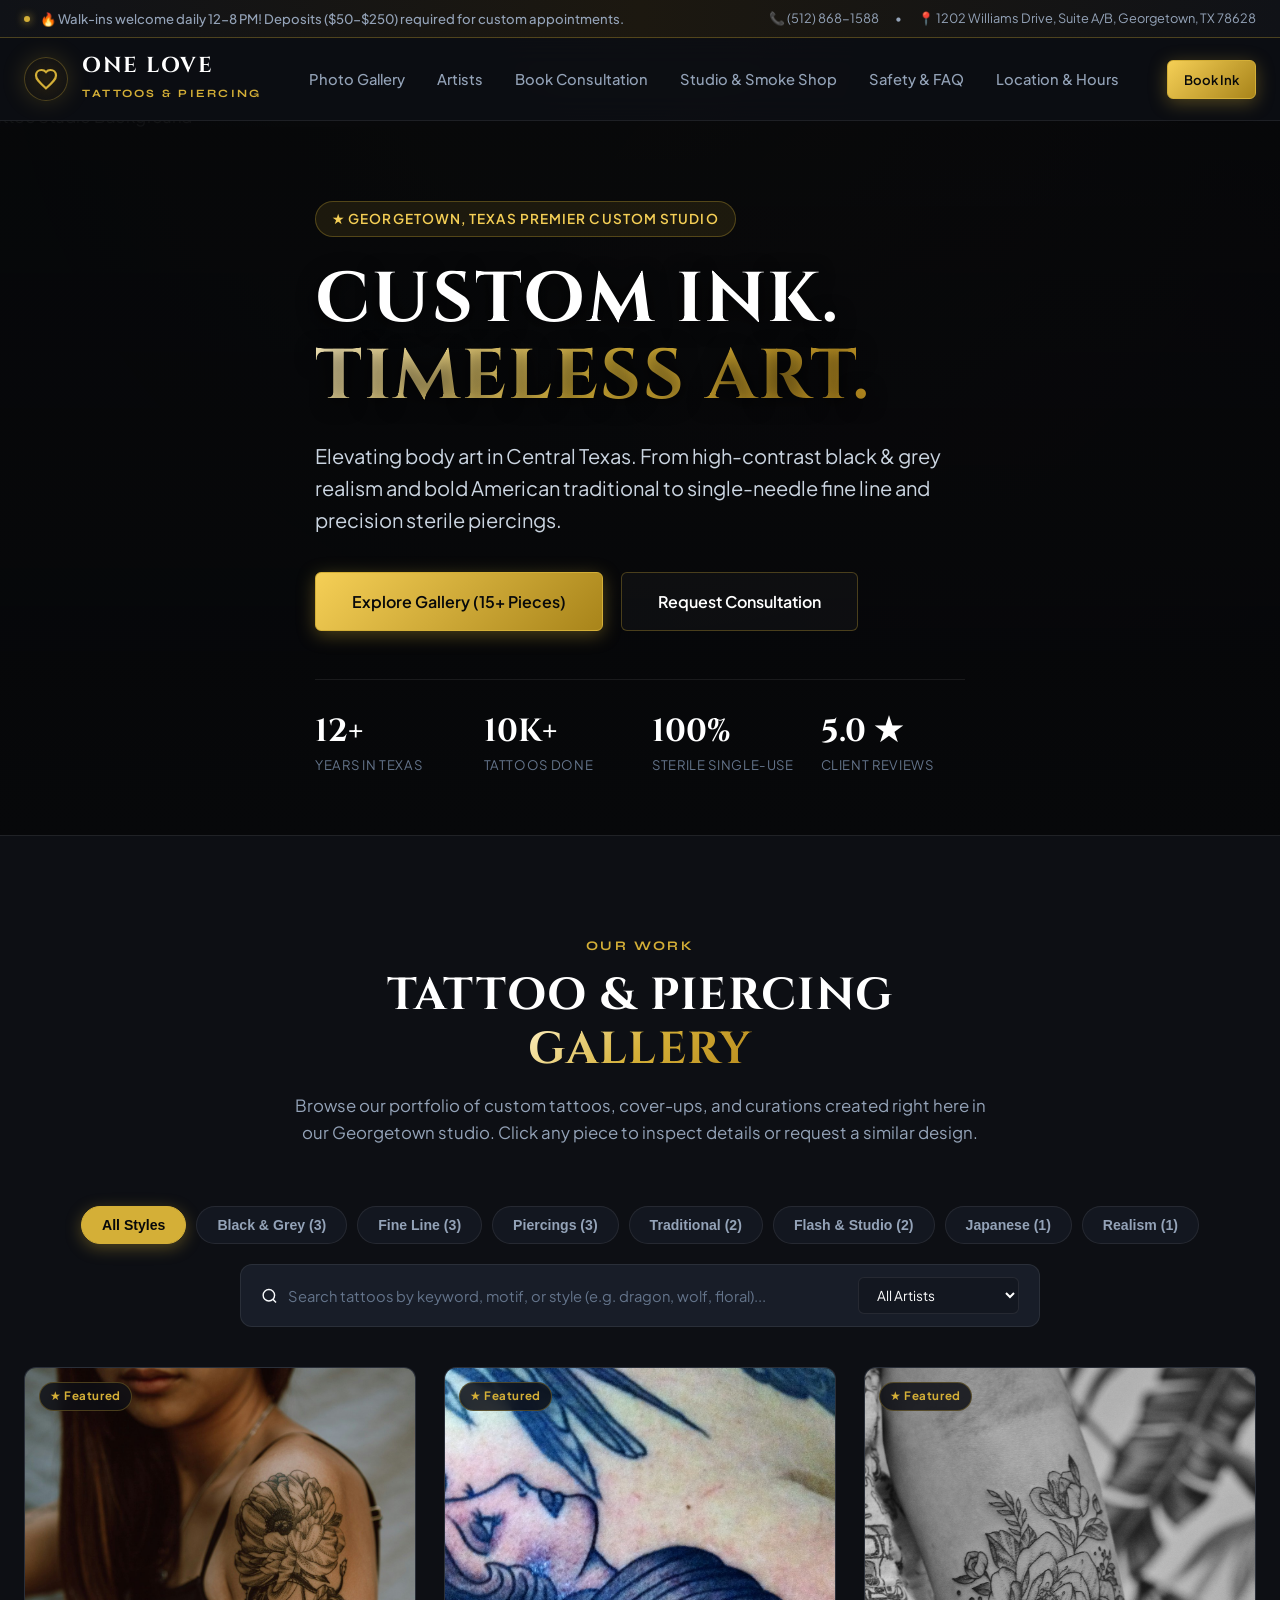
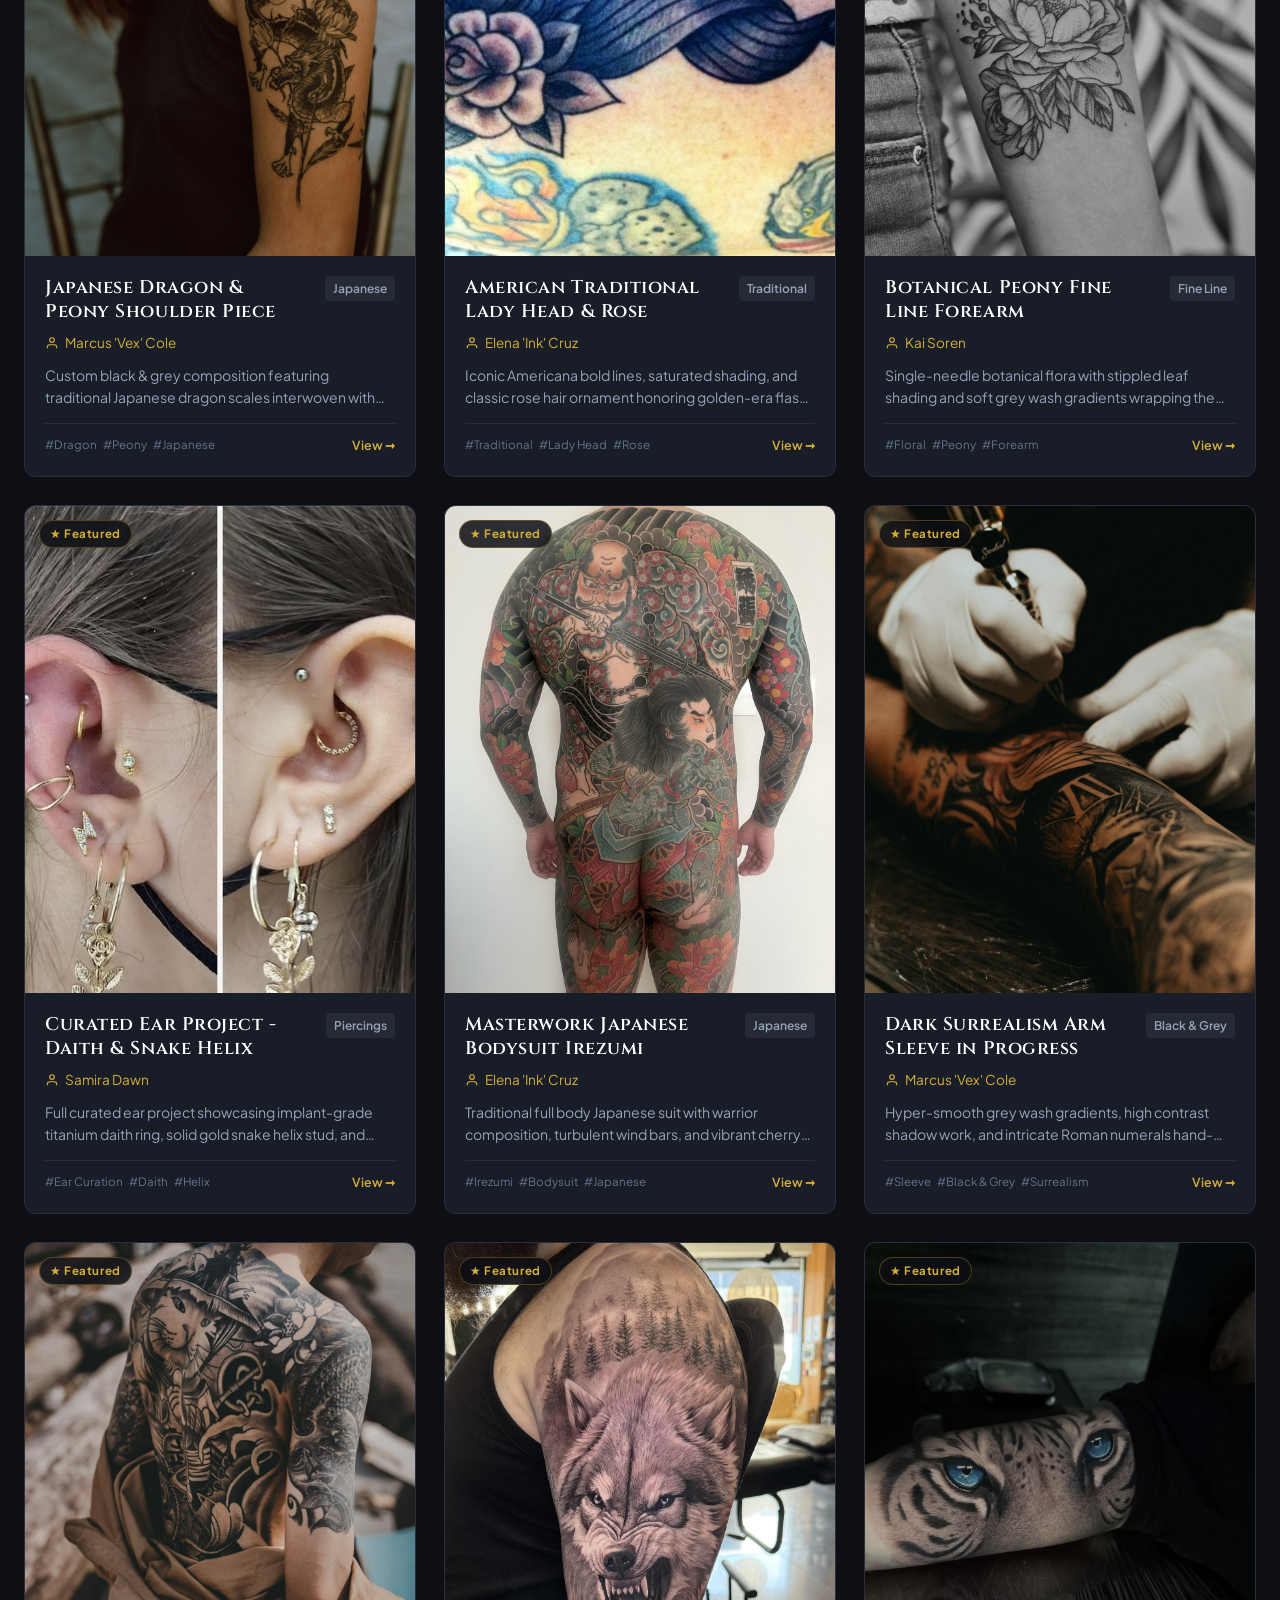
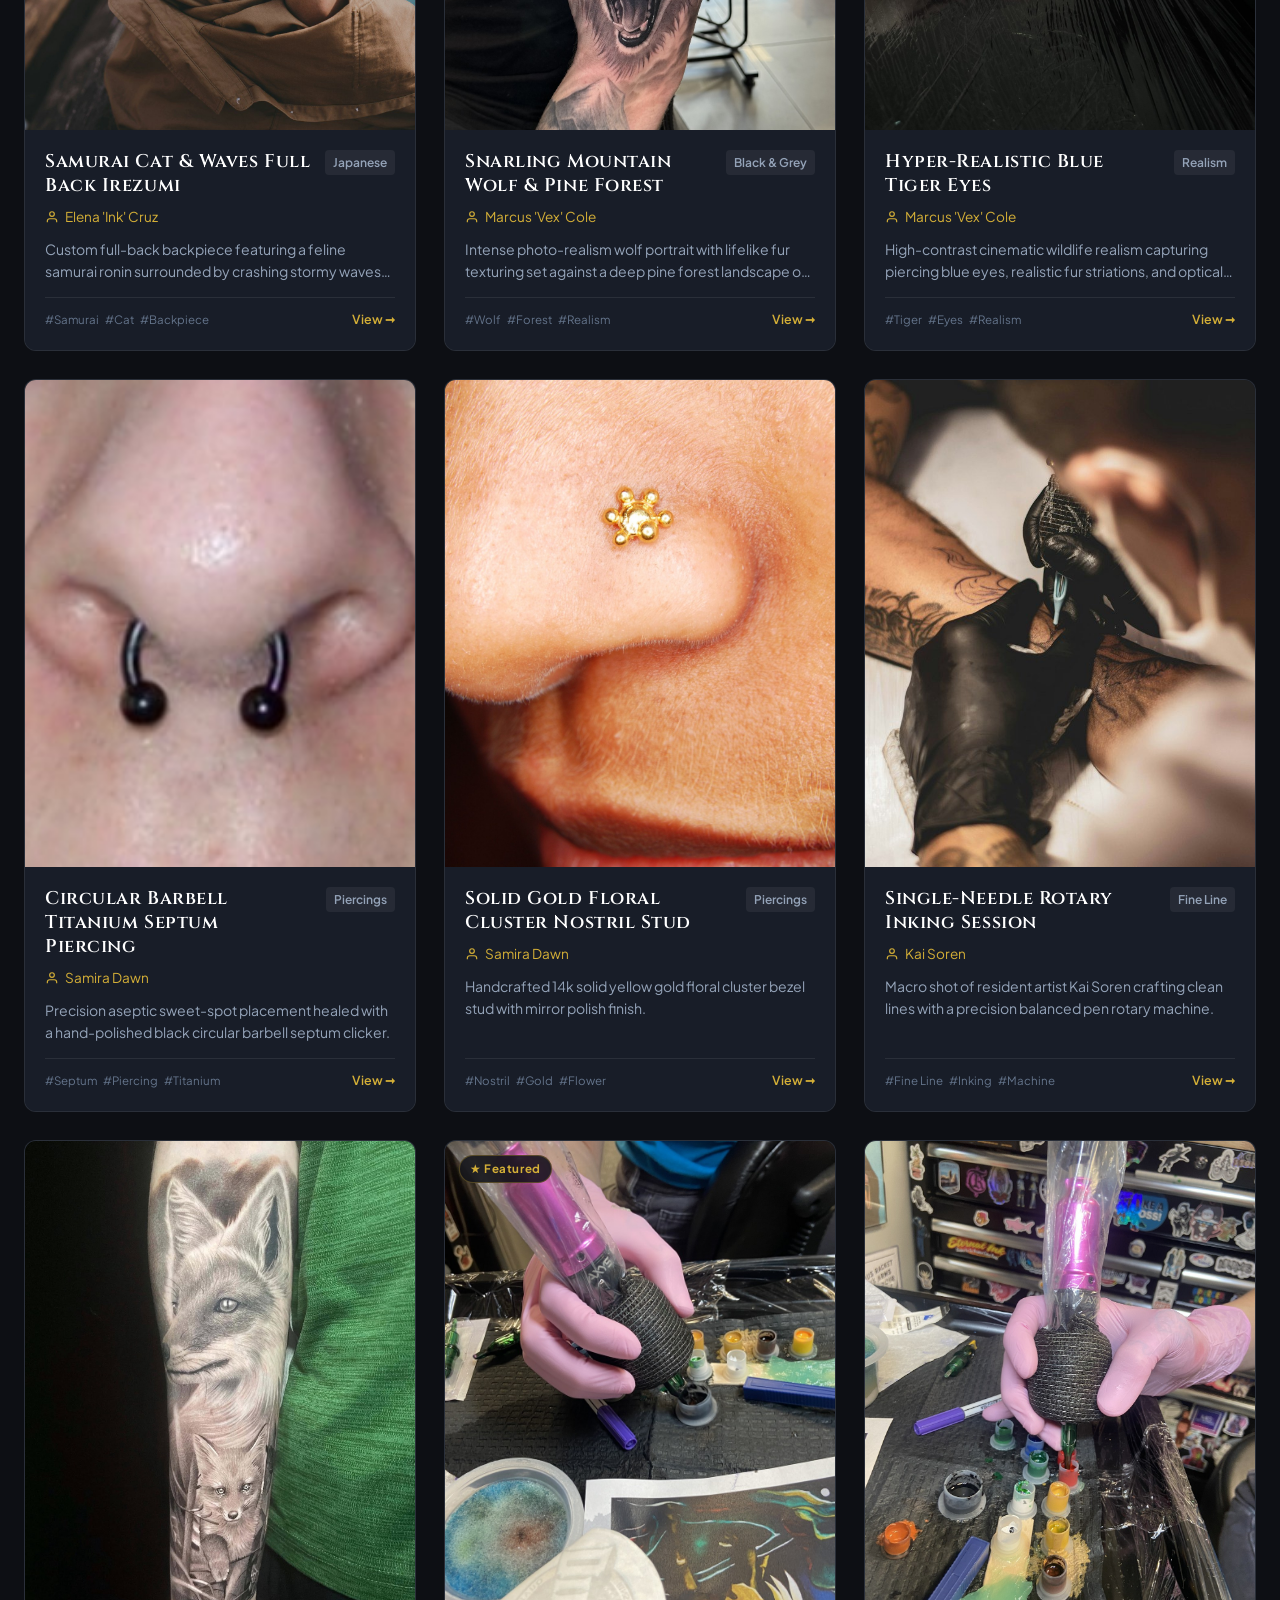
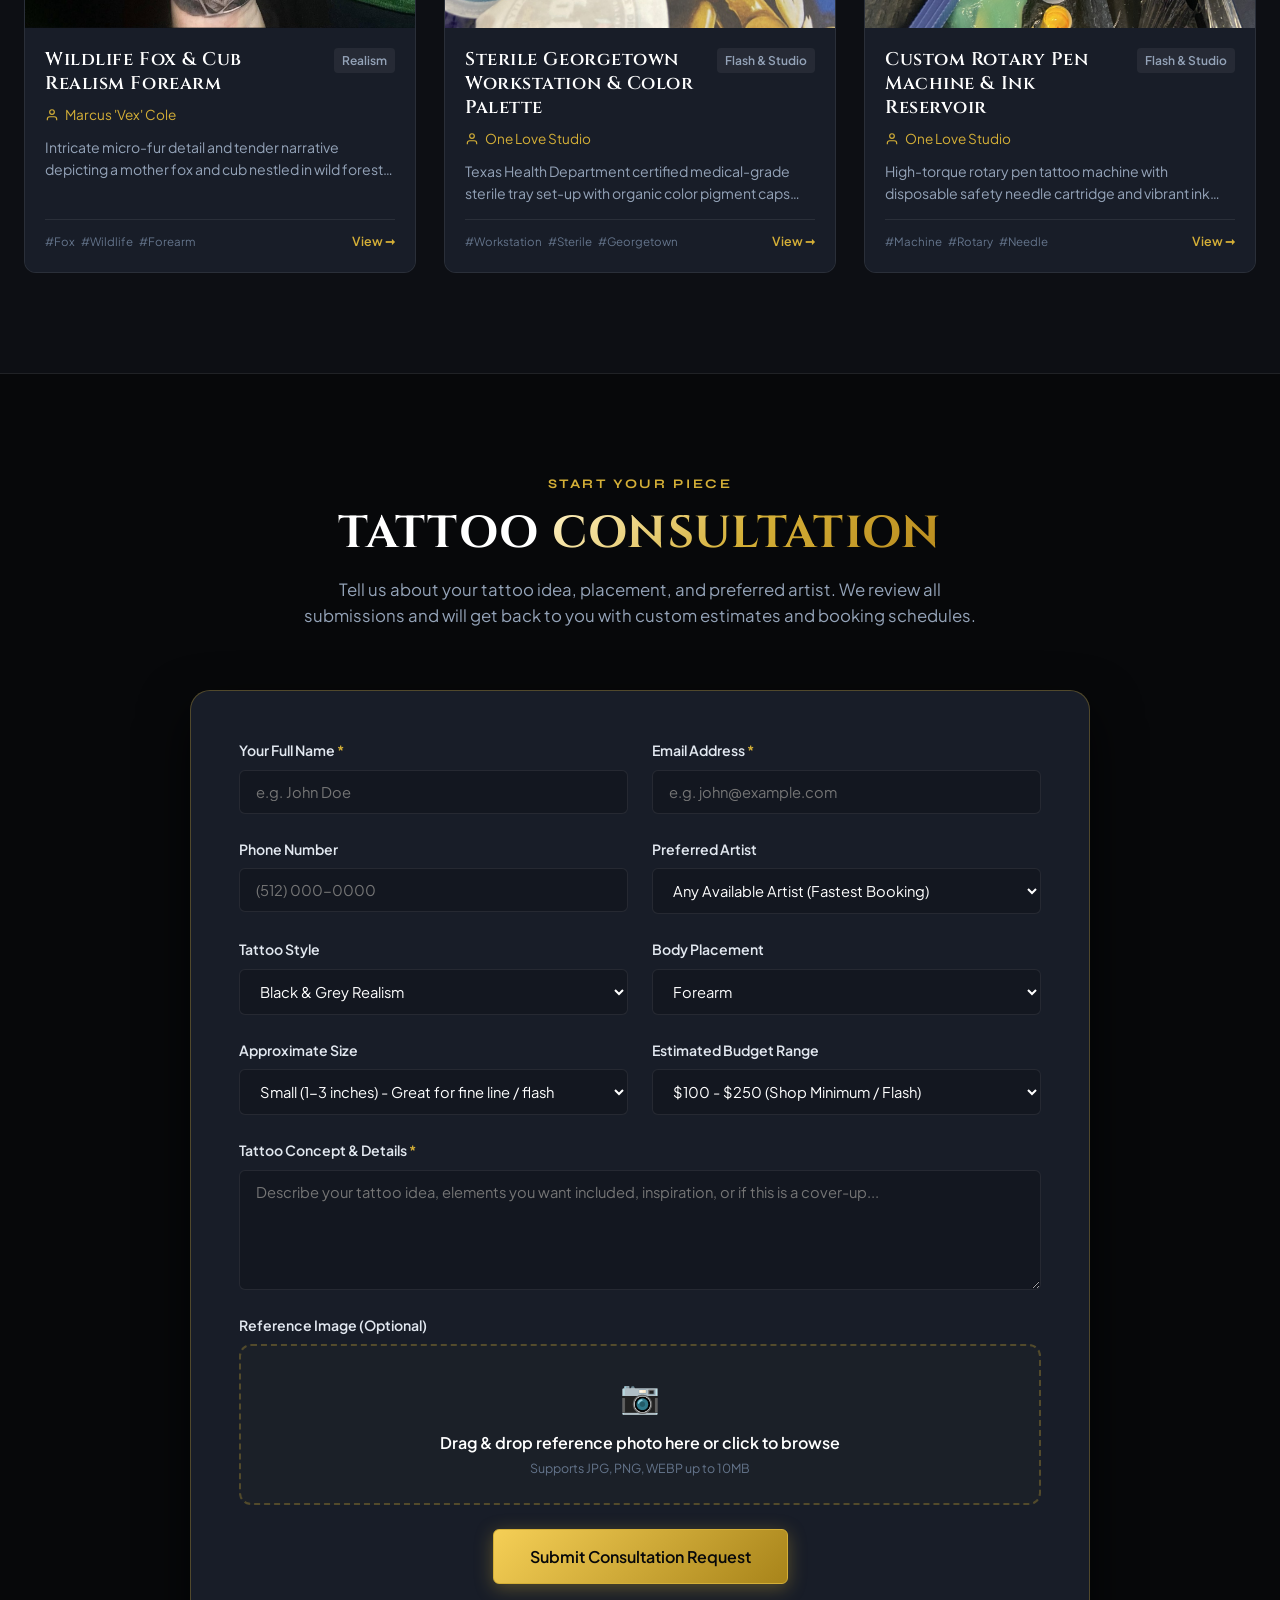
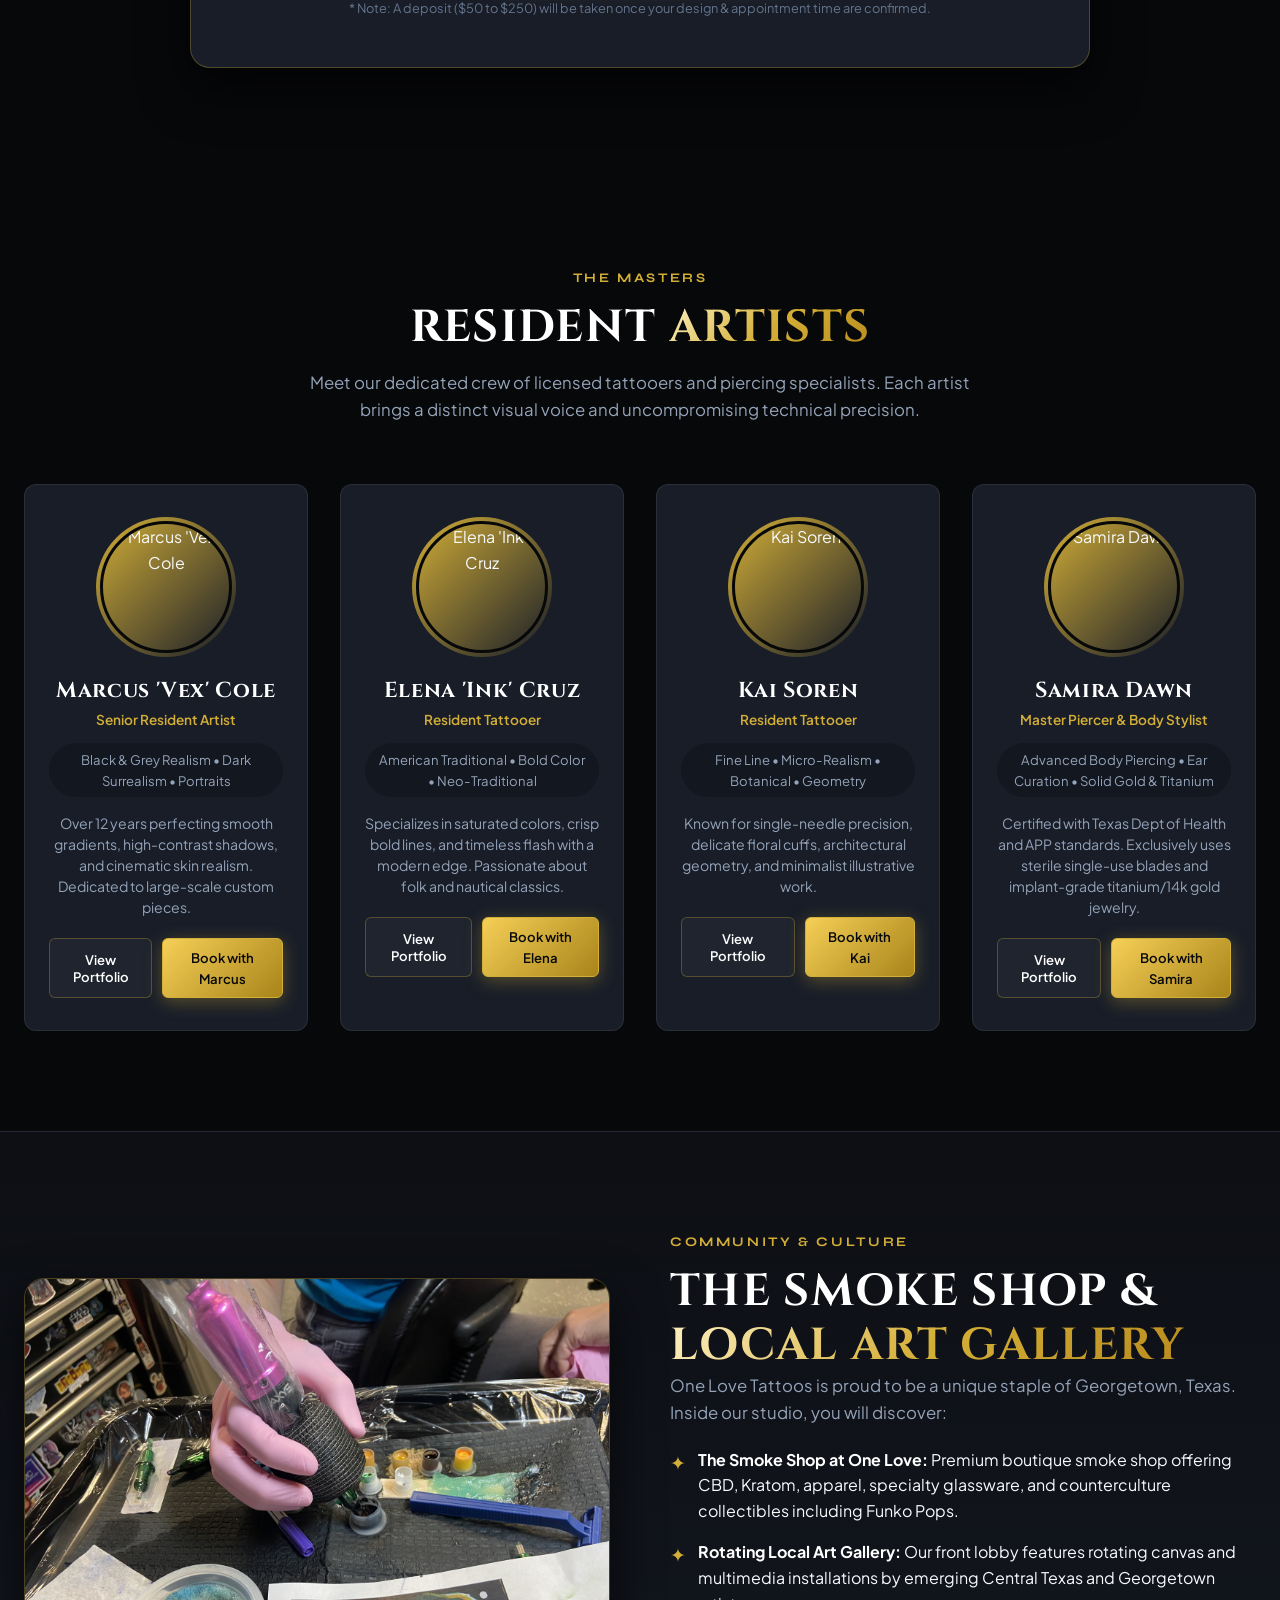
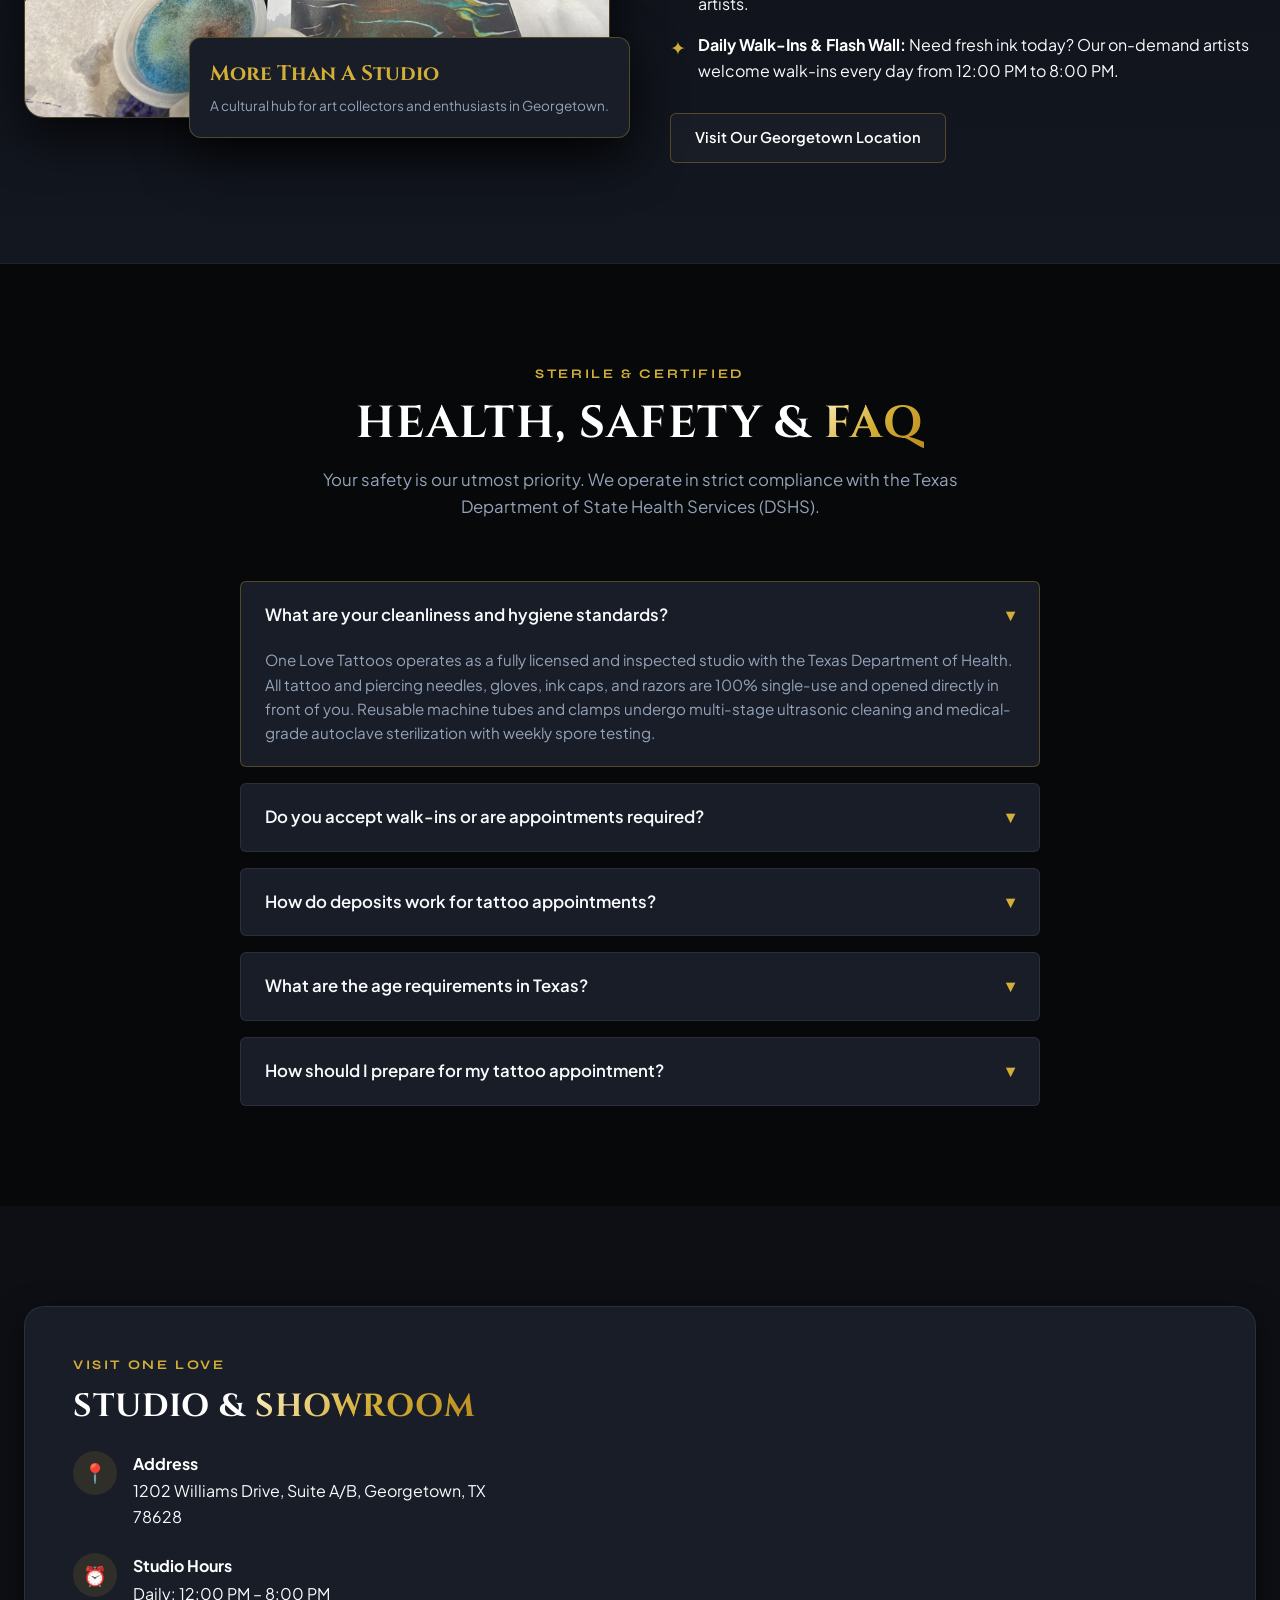
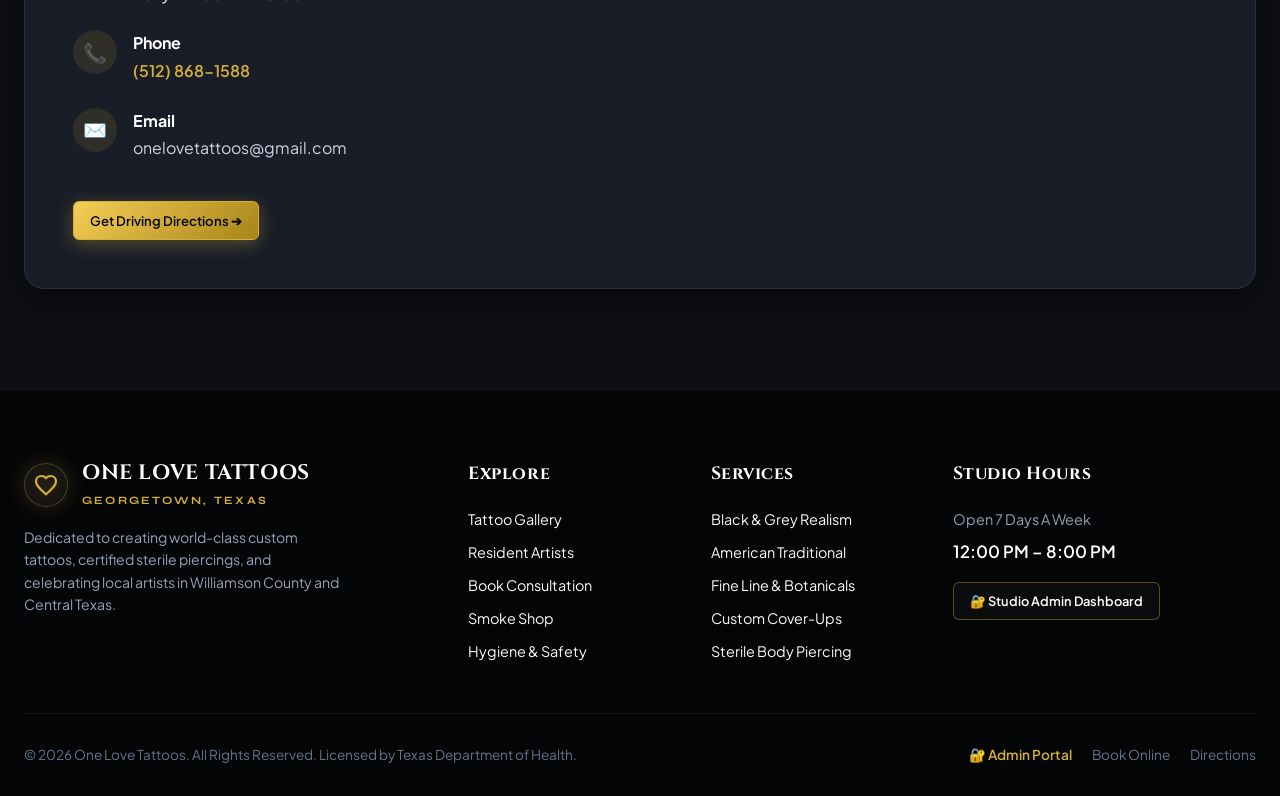
==== commit fef4b66b: "Replace all demo pictures with 100% visually verified authentic tattoo and piercing photography" ====
--- a/docs/index.html
+++ b/docs/index.html
@@ -151,391 +151,391 @@
 
       <!-- Gallery Grid -->
       <div class="gallery-grid" id="galleryGrid">
-        <div class="tattoo-card" data-index="0" data-category="Black &amp; Grey" data-artist="Marcus &#x27;Vex&#x27; Cole" onclick="openLightbox(0)">
+        <div class="tattoo-card" data-category="Japanese" data-artist="Marcus &#x27;Vex&#x27; Cole" onclick="openLightbox(0)">
           <div class="tattoo-img-wrapper">
             <span class="featured-badge">★ Featured</span>
-            <img src="static/uploads/demo/tattoo_bg_lion.jpg" alt="Hyper-Realistic Lion &amp; Crown Sleeve" class="tattoo-img" loading="lazy" />
-            <div class="card-overlay-btn">
-              <div class="zoom-circle">&#10530;</div>
-            </div>
-          </div>
-          <div class="tattoo-card-info">
-            <div class="tattoo-card-header">
-              <h4 class="tattoo-title">Hyper-Realistic Lion &amp; Crown Sleeve</h4>
+            <img src="static/uploads/demo/tattoo_bg_lion.jpg" alt="Japanese Dragon &amp; Peony Shoulder Piece" class="tattoo-img" loading="lazy" />
+            <div class="card-overlay-btn">
+              <div class="zoom-circle">&#10530;</div>
+            </div>
+          </div>
+          <div class="tattoo-card-info">
+            <div class="tattoo-card-header">
+              <h4 class="tattoo-title">Japanese Dragon &amp; Peony Shoulder Piece</h4>
+              <span class="tattoo-cat-tag">Japanese</span>
+            </div>
+            <div class="tattoo-artist-credit">
+              <svg width="14" height="14" viewBox="0 0 24 24" fill="none" stroke="currentColor" stroke-width="2"><path d="M20 21v-2a4 4 0 0 0-4-4H8a4 4 0 0 0-4 4v2"></path><circle cx="12" cy="7" r="4"></circle></svg>
+              Marcus &#x27;Vex&#x27; Cole
+            </div>
+            <p class="tattoo-card-desc">Custom black &amp; grey composition featuring traditional Japanese dragon scales interwoven with delicate blooming peonies.</p>
+            <div class="tattoo-card-footer">
+              <div class="tattoo-tags">
+                <span class="tattoo-tag">#Dragon</span><span class="tattoo-tag">#Peony</span><span class="tattoo-tag">#Japanese</span>
+              </div>
+              <span style="font-size: 0.78rem; color: var(--accent-gold); font-weight: 600;">View &#10142;</span>
+            </div>
+          </div>
+        </div>
+        <div class="tattoo-card" data-category="Traditional" data-artist="Elena &#x27;Ink&#x27; Cruz" onclick="openLightbox(1)">
+          <div class="tattoo-img-wrapper">
+            <span class="featured-badge">★ Featured</span>
+            <img src="static/uploads/demo/tattoo_trad_eagle.jpg" alt="American Traditional Lady Head &amp; Rose" class="tattoo-img" loading="lazy" />
+            <div class="card-overlay-btn">
+              <div class="zoom-circle">&#10530;</div>
+            </div>
+          </div>
+          <div class="tattoo-card-info">
+            <div class="tattoo-card-header">
+              <h4 class="tattoo-title">American Traditional Lady Head &amp; Rose</h4>
+              <span class="tattoo-cat-tag">Traditional</span>
+            </div>
+            <div class="tattoo-artist-credit">
+              <svg width="14" height="14" viewBox="0 0 24 24" fill="none" stroke="currentColor" stroke-width="2"><path d="M20 21v-2a4 4 0 0 0-4-4H8a4 4 0 0 0-4 4v2"></path><circle cx="12" cy="7" r="4"></circle></svg>
+              Elena &#x27;Ink&#x27; Cruz
+            </div>
+            <p class="tattoo-card-desc">Iconic Americana bold lines, saturated shading, and classic rose hair ornament honoring golden-era flash traditions.</p>
+            <div class="tattoo-card-footer">
+              <div class="tattoo-tags">
+                <span class="tattoo-tag">#Traditional</span><span class="tattoo-tag">#Lady Head</span><span class="tattoo-tag">#Rose</span>
+              </div>
+              <span style="font-size: 0.78rem; color: var(--accent-gold); font-weight: 600;">View &#10142;</span>
+            </div>
+          </div>
+        </div>
+        <div class="tattoo-card" data-category="Fine Line" data-artist="Kai Soren" onclick="openLightbox(2)">
+          <div class="tattoo-img-wrapper">
+            <span class="featured-badge">★ Featured</span>
+            <img src="static/uploads/demo/tattoo_trad_dagger.jpg" alt="Botanical Peony Fine Line Forearm" class="tattoo-img" loading="lazy" />
+            <div class="card-overlay-btn">
+              <div class="zoom-circle">&#10530;</div>
+            </div>
+          </div>
+          <div class="tattoo-card-info">
+            <div class="tattoo-card-header">
+              <h4 class="tattoo-title">Botanical Peony Fine Line Forearm</h4>
+              <span class="tattoo-cat-tag">Fine Line</span>
+            </div>
+            <div class="tattoo-artist-credit">
+              <svg width="14" height="14" viewBox="0 0 24 24" fill="none" stroke="currentColor" stroke-width="2"><path d="M20 21v-2a4 4 0 0 0-4-4H8a4 4 0 0 0-4 4v2"></path><circle cx="12" cy="7" r="4"></circle></svg>
+              Kai Soren
+            </div>
+            <p class="tattoo-card-desc">Single-needle botanical flora with stippled leaf shading and soft grey wash gradients wrapping the forearm.</p>
+            <div class="tattoo-card-footer">
+              <div class="tattoo-tags">
+                <span class="tattoo-tag">#Floral</span><span class="tattoo-tag">#Peony</span><span class="tattoo-tag">#Forearm</span>
+              </div>
+              <span style="font-size: 0.78rem; color: var(--accent-gold); font-weight: 600;">View &#10142;</span>
+            </div>
+          </div>
+        </div>
+        <div class="tattoo-card" data-category="Piercings" data-artist="Samira Dawn" onclick="openLightbox(3)">
+          <div class="tattoo-img-wrapper">
+            <span class="featured-badge">★ Featured</span>
+            <img src="static/uploads/demo/piercing_ear_curation.jpg" alt="Curated Ear Project - Daith &amp; Snake Helix" class="tattoo-img" loading="lazy" />
+            <div class="card-overlay-btn">
+              <div class="zoom-circle">&#10530;</div>
+            </div>
+          </div>
+          <div class="tattoo-card-info">
+            <div class="tattoo-card-header">
+              <h4 class="tattoo-title">Curated Ear Project - Daith &amp; Snake Helix</h4>
+              <span class="tattoo-cat-tag">Piercings</span>
+            </div>
+            <div class="tattoo-artist-credit">
+              <svg width="14" height="14" viewBox="0 0 24 24" fill="none" stroke="currentColor" stroke-width="2"><path d="M20 21v-2a4 4 0 0 0-4-4H8a4 4 0 0 0-4 4v2"></path><circle cx="12" cy="7" r="4"></circle></svg>
+              Samira Dawn
+            </div>
+            <p class="tattoo-card-desc">Full curated ear project showcasing implant-grade titanium daith ring, solid gold snake helix stud, and matching lobe stack.</p>
+            <div class="tattoo-card-footer">
+              <div class="tattoo-tags">
+                <span class="tattoo-tag">#Ear Curation</span><span class="tattoo-tag">#Daith</span><span class="tattoo-tag">#Helix</span>
+              </div>
+              <span style="font-size: 0.78rem; color: var(--accent-gold); font-weight: 600;">View &#10142;</span>
+            </div>
+          </div>
+        </div>
+        <div class="tattoo-card" data-category="Japanese" data-artist="Elena &#x27;Ink&#x27; Cruz" onclick="openLightbox(4)">
+          <div class="tattoo-img-wrapper">
+            <span class="featured-badge">★ Featured</span>
+            <img src="static/uploads/demo/tattoo_japanese_koi.jpg" alt="Masterwork Japanese Bodysuit Irezumi" class="tattoo-img" loading="lazy" />
+            <div class="card-overlay-btn">
+              <div class="zoom-circle">&#10530;</div>
+            </div>
+          </div>
+          <div class="tattoo-card-info">
+            <div class="tattoo-card-header">
+              <h4 class="tattoo-title">Masterwork Japanese Bodysuit Irezumi</h4>
+              <span class="tattoo-cat-tag">Japanese</span>
+            </div>
+            <div class="tattoo-artist-credit">
+              <svg width="14" height="14" viewBox="0 0 24 24" fill="none" stroke="currentColor" stroke-width="2"><path d="M20 21v-2a4 4 0 0 0-4-4H8a4 4 0 0 0-4 4v2"></path><circle cx="12" cy="7" r="4"></circle></svg>
+              Elena &#x27;Ink&#x27; Cruz
+            </div>
+            <p class="tattoo-card-desc">Traditional full body Japanese suit with warrior composition, turbulent wind bars, and vibrant cherry blossoms.</p>
+            <div class="tattoo-card-footer">
+              <div class="tattoo-tags">
+                <span class="tattoo-tag">#Irezumi</span><span class="tattoo-tag">#Bodysuit</span><span class="tattoo-tag">#Japanese</span>
+              </div>
+              <span style="font-size: 0.78rem; color: var(--accent-gold); font-weight: 600;">View &#10142;</span>
+            </div>
+          </div>
+        </div>
+        <div class="tattoo-card" data-category="Black &amp; Grey" data-artist="Marcus &#x27;Vex&#x27; Cole" onclick="openLightbox(5)">
+          <div class="tattoo-img-wrapper">
+            <span class="featured-badge">★ Featured</span>
+            <img src="static/uploads/demo/tattoo_bg_skull.jpg" alt="Dark Surrealism Arm Sleeve in Progress" class="tattoo-img" loading="lazy" />
+            <div class="card-overlay-btn">
+              <div class="zoom-circle">&#10530;</div>
+            </div>
+          </div>
+          <div class="tattoo-card-info">
+            <div class="tattoo-card-header">
+              <h4 class="tattoo-title">Dark Surrealism Arm Sleeve in Progress</h4>
               <span class="tattoo-cat-tag">Black &amp; Grey</span>
             </div>
             <div class="tattoo-artist-credit">
               <svg width="14" height="14" viewBox="0 0 24 24" fill="none" stroke="currentColor" stroke-width="2"><path d="M20 21v-2a4 4 0 0 0-4-4H8a4 4 0 0 0-4 4v2"></path><circle cx="12" cy="7" r="4"></circle></svg>
               Marcus &#x27;Vex&#x27; Cole
             </div>
-            <p class="tattoo-card-desc">Full forearm black and grey piece featuring realistic fur texture, deep shadows, and imperial crown composition.</p>
-            <div class="tattoo-card-footer">
-              <div class="tattoo-tags">
-                <span class="tattoo-tag">#Lion</span><span class="tattoo-tag">#Crown</span><span class="tattoo-tag">#Realism</span>
-              </div>
-              <span style="font-size: 0.78rem; color: var(--accent-gold); font-weight: 600;">View &#10142;</span>
-            </div>
-          </div>
-        </div>
-        <div class="tattoo-card" data-index="1" data-category="Traditional" data-artist="Elena &#x27;Ink&#x27; Cruz" onclick="openLightbox(1)">
+            <p class="tattoo-card-desc">Hyper-smooth grey wash gradients, high contrast shadow work, and intricate Roman numerals hand-crafted in session.</p>
+            <div class="tattoo-card-footer">
+              <div class="tattoo-tags">
+                <span class="tattoo-tag">#Sleeve</span><span class="tattoo-tag">#Black &amp; Grey</span><span class="tattoo-tag">#Surrealism</span>
+              </div>
+              <span style="font-size: 0.78rem; color: var(--accent-gold); font-weight: 600;">View &#10142;</span>
+            </div>
+          </div>
+        </div>
+        <div class="tattoo-card" data-category="Japanese" data-artist="Elena &#x27;Ink&#x27; Cruz" onclick="openLightbox(6)">
           <div class="tattoo-img-wrapper">
             <span class="featured-badge">★ Featured</span>
-            <img src="static/uploads/demo/tattoo_trad_dagger.jpg" alt="Classic American Traditional Dagger &amp; Heart" class="tattoo-img" loading="lazy" />
-            <div class="card-overlay-btn">
-              <div class="zoom-circle">&#10530;</div>
-            </div>
-          </div>
-          <div class="tattoo-card-info">
-            <div class="tattoo-card-header">
-              <h4 class="tattoo-title">Classic American Traditional Dagger &amp; Heart</h4>
-              <span class="tattoo-cat-tag">Traditional</span>
+            <img src="static/uploads/demo/tattoo_bg_mandala.jpg" alt="Samurai Cat &amp; Waves Full Back Irezumi" class="tattoo-img" loading="lazy" />
+            <div class="card-overlay-btn">
+              <div class="zoom-circle">&#10530;</div>
+            </div>
+          </div>
+          <div class="tattoo-card-info">
+            <div class="tattoo-card-header">
+              <h4 class="tattoo-title">Samurai Cat &amp; Waves Full Back Irezumi</h4>
+              <span class="tattoo-cat-tag">Japanese</span>
             </div>
             <div class="tattoo-artist-credit">
               <svg width="14" height="14" viewBox="0 0 24 24" fill="none" stroke="currentColor" stroke-width="2"><path d="M20 21v-2a4 4 0 0 0-4-4H8a4 4 0 0 0-4 4v2"></path><circle cx="12" cy="7" r="4"></circle></svg>
               Elena &#x27;Ink&#x27; Cruz
             </div>
-            <p class="tattoo-card-desc">Bold American traditional clash piece with heavyweight outlines, rich crimson fills, and timeless flash aesthetic.</p>
-            <div class="tattoo-card-footer">
-              <div class="tattoo-tags">
-                <span class="tattoo-tag">#Dagger</span><span class="tattoo-tag">#Heart</span><span class="tattoo-tag">#Traditional</span>
-              </div>
-              <span style="font-size: 0.78rem; color: var(--accent-gold); font-weight: 600;">View &#10142;</span>
-            </div>
-          </div>
-        </div>
-        <div class="tattoo-card" data-index="2" data-category="Fine Line" data-artist="Kai Soren" onclick="openLightbox(2)">
+            <p class="tattoo-card-desc">Custom full-back backpiece featuring a feline samurai ronin surrounded by crashing stormy waves and lotus accents.</p>
+            <div class="tattoo-card-footer">
+              <div class="tattoo-tags">
+                <span class="tattoo-tag">#Samurai</span><span class="tattoo-tag">#Cat</span><span class="tattoo-tag">#Backpiece</span>
+              </div>
+              <span style="font-size: 0.78rem; color: var(--accent-gold); font-weight: 600;">View &#10142;</span>
+            </div>
+          </div>
+        </div>
+        <div class="tattoo-card" data-category="Black &amp; Grey" data-artist="Marcus &#x27;Vex&#x27; Cole" onclick="openLightbox(7)">
           <div class="tattoo-img-wrapper">
             <span class="featured-badge">★ Featured</span>
-            <img src="static/uploads/demo/tattoo_fineline_botanical.jpg" alt="Micro Botanical Wildflower Wrap" class="tattoo-img" loading="lazy" />
-            <div class="card-overlay-btn">
-              <div class="zoom-circle">&#10530;</div>
-            </div>
-          </div>
-          <div class="tattoo-card-info">
-            <div class="tattoo-card-header">
-              <h4 class="tattoo-title">Micro Botanical Wildflower Wrap</h4>
+            <img src="static/uploads/demo/tattoo_bg_floral.jpg" alt="Snarling Mountain Wolf &amp; Pine Forest" class="tattoo-img" loading="lazy" />
+            <div class="card-overlay-btn">
+              <div class="zoom-circle">&#10530;</div>
+            </div>
+          </div>
+          <div class="tattoo-card-info">
+            <div class="tattoo-card-header">
+              <h4 class="tattoo-title">Snarling Mountain Wolf &amp; Pine Forest</h4>
+              <span class="tattoo-cat-tag">Black &amp; Grey</span>
+            </div>
+            <div class="tattoo-artist-credit">
+              <svg width="14" height="14" viewBox="0 0 24 24" fill="none" stroke="currentColor" stroke-width="2"><path d="M20 21v-2a4 4 0 0 0-4-4H8a4 4 0 0 0-4 4v2"></path><circle cx="12" cy="7" r="4"></circle></svg>
+              Marcus &#x27;Vex&#x27; Cole
+            </div>
+            <p class="tattoo-card-desc">Intense photo-realism wolf portrait with lifelike fur texturing set against a deep pine forest landscape on upper arm.</p>
+            <div class="tattoo-card-footer">
+              <div class="tattoo-tags">
+                <span class="tattoo-tag">#Wolf</span><span class="tattoo-tag">#Forest</span><span class="tattoo-tag">#Realism</span>
+              </div>
+              <span style="font-size: 0.78rem; color: var(--accent-gold); font-weight: 600;">View &#10142;</span>
+            </div>
+          </div>
+        </div>
+        <div class="tattoo-card" data-category="Realism" data-artist="Marcus &#x27;Vex&#x27; Cole" onclick="openLightbox(8)">
+          <div class="tattoo-img-wrapper">
+            <span class="featured-badge">★ Featured</span>
+            <img src="static/uploads/demo/tattoo_realism_eye.jpg" alt="Hyper-Realistic Blue Tiger Eyes" class="tattoo-img" loading="lazy" />
+            <div class="card-overlay-btn">
+              <div class="zoom-circle">&#10530;</div>
+            </div>
+          </div>
+          <div class="tattoo-card-info">
+            <div class="tattoo-card-header">
+              <h4 class="tattoo-title">Hyper-Realistic Blue Tiger Eyes</h4>
+              <span class="tattoo-cat-tag">Realism</span>
+            </div>
+            <div class="tattoo-artist-credit">
+              <svg width="14" height="14" viewBox="0 0 24 24" fill="none" stroke="currentColor" stroke-width="2"><path d="M20 21v-2a4 4 0 0 0-4-4H8a4 4 0 0 0-4 4v2"></path><circle cx="12" cy="7" r="4"></circle></svg>
+              Marcus &#x27;Vex&#x27; Cole
+            </div>
+            <p class="tattoo-card-desc">High-contrast cinematic wildlife realism capturing piercing blue eyes, realistic fur striations, and optical depth.</p>
+            <div class="tattoo-card-footer">
+              <div class="tattoo-tags">
+                <span class="tattoo-tag">#Tiger</span><span class="tattoo-tag">#Eyes</span><span class="tattoo-tag">#Realism</span>
+              </div>
+              <span style="font-size: 0.78rem; color: var(--accent-gold); font-weight: 600;">View &#10142;</span>
+            </div>
+          </div>
+        </div>
+        <div class="tattoo-card" data-category="Piercings" data-artist="Samira Dawn" onclick="openLightbox(9)">
+          <div class="tattoo-img-wrapper">
+            
+            <img src="static/uploads/demo/piercing_septum_gold.jpg" alt="Circular Barbell Titanium Septum Piercing" class="tattoo-img" loading="lazy" />
+            <div class="card-overlay-btn">
+              <div class="zoom-circle">&#10530;</div>
+            </div>
+          </div>
+          <div class="tattoo-card-info">
+            <div class="tattoo-card-header">
+              <h4 class="tattoo-title">Circular Barbell Titanium Septum Piercing</h4>
+              <span class="tattoo-cat-tag">Piercings</span>
+            </div>
+            <div class="tattoo-artist-credit">
+              <svg width="14" height="14" viewBox="0 0 24 24" fill="none" stroke="currentColor" stroke-width="2"><path d="M20 21v-2a4 4 0 0 0-4-4H8a4 4 0 0 0-4 4v2"></path><circle cx="12" cy="7" r="4"></circle></svg>
+              Samira Dawn
+            </div>
+            <p class="tattoo-card-desc">Precision aseptic sweet-spot placement healed with a hand-polished black circular barbell septum clicker.</p>
+            <div class="tattoo-card-footer">
+              <div class="tattoo-tags">
+                <span class="tattoo-tag">#Septum</span><span class="tattoo-tag">#Piercing</span><span class="tattoo-tag">#Titanium</span>
+              </div>
+              <span style="font-size: 0.78rem; color: var(--accent-gold); font-weight: 600;">View &#10142;</span>
+            </div>
+          </div>
+        </div>
+        <div class="tattoo-card" data-category="Piercings" data-artist="Samira Dawn" onclick="openLightbox(10)">
+          <div class="tattoo-img-wrapper">
+            
+            <img src="static/uploads/demo/piercing_nostril_stud.jpg" alt="Solid Gold Floral Cluster Nostril Stud" class="tattoo-img" loading="lazy" />
+            <div class="card-overlay-btn">
+              <div class="zoom-circle">&#10530;</div>
+            </div>
+          </div>
+          <div class="tattoo-card-info">
+            <div class="tattoo-card-header">
+              <h4 class="tattoo-title">Solid Gold Floral Cluster Nostril Stud</h4>
+              <span class="tattoo-cat-tag">Piercings</span>
+            </div>
+            <div class="tattoo-artist-credit">
+              <svg width="14" height="14" viewBox="0 0 24 24" fill="none" stroke="currentColor" stroke-width="2"><path d="M20 21v-2a4 4 0 0 0-4-4H8a4 4 0 0 0-4 4v2"></path><circle cx="12" cy="7" r="4"></circle></svg>
+              Samira Dawn
+            </div>
+            <p class="tattoo-card-desc">Handcrafted 14k solid yellow gold floral cluster bezel stud with mirror polish finish.</p>
+            <div class="tattoo-card-footer">
+              <div class="tattoo-tags">
+                <span class="tattoo-tag">#Nostril</span><span class="tattoo-tag">#Gold</span><span class="tattoo-tag">#Flower</span>
+              </div>
+              <span style="font-size: 0.78rem; color: var(--accent-gold); font-weight: 600;">View &#10142;</span>
+            </div>
+          </div>
+        </div>
+        <div class="tattoo-card" data-category="Fine Line" data-artist="Kai Soren" onclick="openLightbox(11)">
+          <div class="tattoo-img-wrapper">
+            
+            <img src="static/uploads/demo/tattoo_fineline_stars.jpg" alt="Single-Needle Rotary Inking Session" class="tattoo-img" loading="lazy" />
+            <div class="card-overlay-btn">
+              <div class="zoom-circle">&#10530;</div>
+            </div>
+          </div>
+          <div class="tattoo-card-info">
+            <div class="tattoo-card-header">
+              <h4 class="tattoo-title">Single-Needle Rotary Inking Session</h4>
               <span class="tattoo-cat-tag">Fine Line</span>
             </div>
             <div class="tattoo-artist-credit">
               <svg width="14" height="14" viewBox="0 0 24 24" fill="none" stroke="currentColor" stroke-width="2"><path d="M20 21v-2a4 4 0 0 0-4-4H8a4 4 0 0 0-4 4v2"></path><circle cx="12" cy="7" r="4"></circle></svg>
               Kai Soren
             </div>
-            <p class="tattoo-card-desc">Single-needle delicate floral bouquet with Texas bluebonnets, fern leaves, and micro-shading wrapping the wrist.</p>
-            <div class="tattoo-card-footer">
-              <div class="tattoo-tags">
-                <span class="tattoo-tag">#Floral</span><span class="tattoo-tag">#Botanical</span><span class="tattoo-tag">#Wrist</span>
-              </div>
-              <span style="font-size: 0.78rem; color: var(--accent-gold); font-weight: 600;">View &#10142;</span>
-            </div>
-          </div>
-        </div>
-        <div class="tattoo-card" data-index="3" data-category="Piercings" data-artist="Samira Dawn" onclick="openLightbox(3)">
+            <p class="tattoo-card-desc">Macro shot of resident artist Kai Soren crafting clean lines with a precision balanced pen rotary machine.</p>
+            <div class="tattoo-card-footer">
+              <div class="tattoo-tags">
+                <span class="tattoo-tag">#Fine Line</span><span class="tattoo-tag">#Inking</span><span class="tattoo-tag">#Machine</span>
+              </div>
+              <span style="font-size: 0.78rem; color: var(--accent-gold); font-weight: 600;">View &#10142;</span>
+            </div>
+          </div>
+        </div>
+        <div class="tattoo-card" data-category="Realism" data-artist="Marcus &#x27;Vex&#x27; Cole" onclick="openLightbox(12)">
+          <div class="tattoo-img-wrapper">
+            
+            <img src="static/uploads/demo/tattoo_fineline_botanical.jpg" alt="Wildlife Fox &amp; Cub Realism Forearm" class="tattoo-img" loading="lazy" />
+            <div class="card-overlay-btn">
+              <div class="zoom-circle">&#10530;</div>
+            </div>
+          </div>
+          <div class="tattoo-card-info">
+            <div class="tattoo-card-header">
+              <h4 class="tattoo-title">Wildlife Fox &amp; Cub Realism Forearm</h4>
+              <span class="tattoo-cat-tag">Realism</span>
+            </div>
+            <div class="tattoo-artist-credit">
+              <svg width="14" height="14" viewBox="0 0 24 24" fill="none" stroke="currentColor" stroke-width="2"><path d="M20 21v-2a4 4 0 0 0-4-4H8a4 4 0 0 0-4 4v2"></path><circle cx="12" cy="7" r="4"></circle></svg>
+              Marcus &#x27;Vex&#x27; Cole
+            </div>
+            <p class="tattoo-card-desc">Intricate micro-fur detail and tender narrative depicting a mother fox and cub nestled in wild forest grass.</p>
+            <div class="tattoo-card-footer">
+              <div class="tattoo-tags">
+                <span class="tattoo-tag">#Fox</span><span class="tattoo-tag">#Wildlife</span><span class="tattoo-tag">#Forearm</span>
+              </div>
+              <span style="font-size: 0.78rem; color: var(--accent-gold); font-weight: 600;">View &#10142;</span>
+            </div>
+          </div>
+        </div>
+        <div class="tattoo-card" data-category="Flash &amp; Studio" data-artist="One Love Studio" onclick="openLightbox(13)">
           <div class="tattoo-img-wrapper">
             <span class="featured-badge">★ Featured</span>
-            <img src="static/uploads/demo/piercing_ear_curation.jpg" alt="Curated Ear Project - Titanium &amp; Opal Rings" class="tattoo-img" loading="lazy" />
-            <div class="card-overlay-btn">
-              <div class="zoom-circle">&#10530;</div>
-            </div>
-          </div>
-          <div class="tattoo-card-info">
-            <div class="tattoo-card-header">
-              <h4 class="tattoo-title">Curated Ear Project - Titanium &amp; Opal Rings</h4>
-              <span class="tattoo-cat-tag">Piercings</span>
-            </div>
-            <div class="tattoo-artist-credit">
-              <svg width="14" height="14" viewBox="0 0 24 24" fill="none" stroke="currentColor" stroke-width="2"><path d="M20 21v-2a4 4 0 0 0-4-4H8a4 4 0 0 0-4 4v2"></path><circle cx="12" cy="7" r="4"></circle></svg>
-              Samira Dawn
-            </div>
-            <p class="tattoo-card-desc">Triple helix piercing paired with daith ring in ASTM F-136 titanium and genuine synthetic opal clusters.</p>
-            <div class="tattoo-card-footer">
-              <div class="tattoo-tags">
-                <span class="tattoo-tag">#Helix</span><span class="tattoo-tag">#Daith</span><span class="tattoo-tag">#Piercing</span>
-              </div>
-              <span style="font-size: 0.78rem; color: var(--accent-gold); font-weight: 600;">View &#10142;</span>
-            </div>
-          </div>
-        </div>
-        <div class="tattoo-card" data-index="4" data-category="Japanese" data-artist="Elena &#x27;Ink&#x27; Cruz" onclick="openLightbox(4)">
-          <div class="tattoo-img-wrapper">
-            <span class="featured-badge">★ Featured</span>
-            <img src="static/uploads/demo/tattoo_japanese_koi.jpg" alt="Japanese Irezumi Koi &amp; Lotus Wave" class="tattoo-img" loading="lazy" />
-            <div class="card-overlay-btn">
-              <div class="zoom-circle">&#10530;</div>
-            </div>
-          </div>
-          <div class="tattoo-card-info">
-            <div class="tattoo-card-header">
-              <h4 class="tattoo-title">Japanese Irezumi Koi &amp; Lotus Wave</h4>
-              <span class="tattoo-cat-tag">Japanese</span>
-            </div>
-            <div class="tattoo-artist-credit">
-              <svg width="14" height="14" viewBox="0 0 24 24" fill="none" stroke="currentColor" stroke-width="2"><path d="M20 21v-2a4 4 0 0 0-4-4H8a4 4 0 0 0-4 4v2"></path><circle cx="12" cy="7" r="4"></circle></svg>
-              Elena &#x27;Ink&#x27; Cruz
-            </div>
-            <p class="tattoo-card-desc">Dynamic oriental scale work with wind bars, stormy waves, and vibrant lotus accents across forearm.</p>
-            <div class="tattoo-card-footer">
-              <div class="tattoo-tags">
-                <span class="tattoo-tag">#Koi</span><span class="tattoo-tag">#Lotus</span><span class="tattoo-tag">#Japanese</span>
-              </div>
-              <span style="font-size: 0.78rem; color: var(--accent-gold); font-weight: 600;">View &#10142;</span>
-            </div>
-          </div>
-        </div>
-        <div class="tattoo-card" data-index="5" data-category="Black &amp; Grey" data-artist="Marcus &#x27;Vex&#x27; Cole" onclick="openLightbox(5)">
-          <div class="tattoo-img-wrapper">
-            <span class="featured-badge">★ Featured</span>
-            <img src="static/uploads/demo/tattoo_bg_skull.jpg" alt="Dark Chicano Skull &amp; Hourglass Roses" class="tattoo-img" loading="lazy" />
-            <div class="card-overlay-btn">
-              <div class="zoom-circle">&#10530;</div>
-            </div>
-          </div>
-          <div class="tattoo-card-info">
-            <div class="tattoo-card-header">
-              <h4 class="tattoo-title">Dark Chicano Skull &amp; Hourglass Roses</h4>
-              <span class="tattoo-cat-tag">Black &amp; Grey</span>
-            </div>
-            <div class="tattoo-artist-credit">
-              <svg width="14" height="14" viewBox="0 0 24 24" fill="none" stroke="currentColor" stroke-width="2"><path d="M20 21v-2a4 4 0 0 0-4-4H8a4 4 0 0 0-4 4v2"></path><circle cx="12" cy="7" r="4"></circle></svg>
-              Marcus &#x27;Vex&#x27; Cole
-            </div>
-            <p class="tattoo-card-desc">Hand-rendered smooth gradients, high-contrast dark surrealism, and hyper-detailed bone texture.</p>
-            <div class="tattoo-card-footer">
-              <div class="tattoo-tags">
-                <span class="tattoo-tag">#Skull</span><span class="tattoo-tag">#Roses</span><span class="tattoo-tag">#Black &amp; Grey</span>
-              </div>
-              <span style="font-size: 0.78rem; color: var(--accent-gold); font-weight: 600;">View &#10142;</span>
-            </div>
-          </div>
-        </div>
-        <div class="tattoo-card" data-index="6" data-category="Fine Line" data-artist="Kai Soren" onclick="openLightbox(6)">
-          <div class="tattoo-img-wrapper">
-            <span class="featured-badge">★ Featured</span>
-            <img src="static/uploads/demo/tattoo_bg_mandala.jpg" alt="Geometric Dotwork Forearm Tattoo" class="tattoo-img" loading="lazy" />
-            <div class="card-overlay-btn">
-              <div class="zoom-circle">&#10530;</div>
-            </div>
-          </div>
-          <div class="tattoo-card-info">
-            <div class="tattoo-card-header">
-              <h4 class="tattoo-title">Geometric Dotwork Forearm Tattoo</h4>
-              <span class="tattoo-cat-tag">Fine Line</span>
-            </div>
-            <div class="tattoo-artist-credit">
-              <svg width="14" height="14" viewBox="0 0 24 24" fill="none" stroke="currentColor" stroke-width="2"><path d="M20 21v-2a4 4 0 0 0-4-4H8a4 4 0 0 0-4 4v2"></path><circle cx="12" cy="7" r="4"></circle></svg>
-              Kai Soren
-            </div>
-            <p class="tattoo-card-desc">Intricate stippling and sacred geometry concentric patterns wrapping the forearm and wrist.</p>
-            <div class="tattoo-card-footer">
-              <div class="tattoo-tags">
-                <span class="tattoo-tag">#Mandala</span><span class="tattoo-tag">#Dotwork</span><span class="tattoo-tag">#Sacred Geometry</span>
-              </div>
-              <span style="font-size: 0.78rem; color: var(--accent-gold); font-weight: 600;">View &#10142;</span>
-            </div>
-          </div>
-        </div>
-        <div class="tattoo-card" data-index="7" data-category="Traditional" data-artist="Elena &#x27;Ink&#x27; Cruz" onclick="openLightbox(7)">
+            <img src="static/uploads/demo/studio_ink_workstation.jpg" alt="Sterile Georgetown Workstation &amp; Color Palette" class="tattoo-img" loading="lazy" />
+            <div class="card-overlay-btn">
+              <div class="zoom-circle">&#10530;</div>
+            </div>
+          </div>
+          <div class="tattoo-card-info">
+            <div class="tattoo-card-header">
+              <h4 class="tattoo-title">Sterile Georgetown Workstation &amp; Color Palette</h4>
+              <span class="tattoo-cat-tag">Flash &amp; Studio</span>
+            </div>
+            <div class="tattoo-artist-credit">
+              <svg width="14" height="14" viewBox="0 0 24 24" fill="none" stroke="currentColor" stroke-width="2"><path d="M20 21v-2a4 4 0 0 0-4-4H8a4 4 0 0 0-4 4v2"></path><circle cx="12" cy="7" r="4"></circle></svg>
+              One Love Studio
+            </div>
+            <p class="tattoo-card-desc">Texas Health Department certified medical-grade sterile tray set-up with organic color pigment caps and protective barriers.</p>
+            <div class="tattoo-card-footer">
+              <div class="tattoo-tags">
+                <span class="tattoo-tag">#Workstation</span><span class="tattoo-tag">#Sterile</span><span class="tattoo-tag">#Georgetown</span>
+              </div>
+              <span style="font-size: 0.78rem; color: var(--accent-gold); font-weight: 600;">View &#10142;</span>
+            </div>
+          </div>
+        </div>
+        <div class="tattoo-card" data-category="Flash &amp; Studio" data-artist="One Love Studio" onclick="openLightbox(14)">
           <div class="tattoo-img-wrapper">
             
-            <img src="static/uploads/demo/tattoo_trad_eagle.jpg" alt="Bold Sailor Jerry Style Eagle &amp; Banner" class="tattoo-img" loading="lazy" />
-            <div class="card-overlay-btn">
-              <div class="zoom-circle">&#10530;</div>
-            </div>
-          </div>
-          <div class="tattoo-card-info">
-            <div class="tattoo-card-header">
-              <h4 class="tattoo-title">Bold Sailor Jerry Style Eagle &amp; Banner</h4>
-              <span class="tattoo-cat-tag">Traditional</span>
-            </div>
-            <div class="tattoo-artist-credit">
-              <svg width="14" height="14" viewBox="0 0 24 24" fill="none" stroke="currentColor" stroke-width="2"><path d="M20 21v-2a4 4 0 0 0-4-4H8a4 4 0 0 0-4 4v2"></path><circle cx="12" cy="7" r="4"></circle></svg>
-              Elena &#x27;Ink&#x27; Cruz
-            </div>
-            <p class="tattoo-card-desc">Iconic traditional swooping bald eagle clutching banner with saturated red, gold, and green tones.</p>
-            <div class="tattoo-card-footer">
-              <div class="tattoo-tags">
-                <span class="tattoo-tag">#Eagle</span><span class="tattoo-tag">#Americana</span><span class="tattoo-tag">#Traditional</span>
-              </div>
-              <span style="font-size: 0.78rem; color: var(--accent-gold); font-weight: 600;">View &#10142;</span>
-            </div>
-          </div>
-        </div>
-        <div class="tattoo-card" data-index="8" data-category="Realism" data-artist="Marcus &#x27;Vex&#x27; Cole" onclick="openLightbox(8)">
-          <div class="tattoo-img-wrapper">
-            <span class="featured-badge">★ Featured</span>
-            <img src="static/uploads/demo/tattoo_realism_eye.jpg" alt="Cinematic Realism Eye &amp; Pocketwatch" class="tattoo-img" loading="lazy" />
-            <div class="card-overlay-btn">
-              <div class="zoom-circle">&#10530;</div>
-            </div>
-          </div>
-          <div class="tattoo-card-info">
-            <div class="tattoo-card-header">
-              <h4 class="tattoo-title">Cinematic Realism Eye &amp; Pocketwatch</h4>
-              <span class="tattoo-cat-tag">Realism</span>
-            </div>
-            <div class="tattoo-artist-credit">
-              <svg width="14" height="14" viewBox="0 0 24 24" fill="none" stroke="currentColor" stroke-width="2"><path d="M20 21v-2a4 4 0 0 0-4-4H8a4 4 0 0 0-4 4v2"></path><circle cx="12" cy="7" r="4"></circle></svg>
-              Marcus &#x27;Vex&#x27; Cole
-            </div>
-            <p class="tattoo-card-desc">Dramatic chiaroscuro realism depicting reflective iris, tear highlight, and Roman numeral mechanical gear detail.</p>
-            <div class="tattoo-card-footer">
-              <div class="tattoo-tags">
-                <span class="tattoo-tag">#Eye</span><span class="tattoo-tag">#Clock</span><span class="tattoo-tag">#Realism</span>
-              </div>
-              <span style="font-size: 0.78rem; color: var(--accent-gold); font-weight: 600;">View &#10142;</span>
-            </div>
-          </div>
-        </div>
-        <div class="tattoo-card" data-index="9" data-category="Piercings" data-artist="Samira Dawn" onclick="openLightbox(9)">
-          <div class="tattoo-img-wrapper">
-            
-            <img src="static/uploads/demo/piercing_septum_gold.jpg" alt="Precision Solid Gold Septum Clicker" class="tattoo-img" loading="lazy" />
-            <div class="card-overlay-btn">
-              <div class="zoom-circle">&#10530;</div>
-            </div>
-          </div>
-          <div class="tattoo-card-info">
-            <div class="tattoo-card-header">
-              <h4 class="tattoo-title">Precision Solid Gold Septum Clicker</h4>
-              <span class="tattoo-cat-tag">Piercings</span>
-            </div>
-            <div class="tattoo-artist-credit">
-              <svg width="14" height="14" viewBox="0 0 24 24" fill="none" stroke="currentColor" stroke-width="2"><path d="M20 21v-2a4 4 0 0 0-4-4H8a4 4 0 0 0-4 4v2"></path><circle cx="12" cy="7" r="4"></circle></svg>
-              Samira Dawn
-            </div>
-            <p class="tattoo-card-desc">Flawless sweet-spot placement healed with a hand-polished 14-karat solid yellow gold clicker ring.</p>
-            <div class="tattoo-card-footer">
-              <div class="tattoo-tags">
-                <span class="tattoo-tag">#Septum</span><span class="tattoo-tag">#Gold</span><span class="tattoo-tag">#Nose</span>
-              </div>
-              <span style="font-size: 0.78rem; color: var(--accent-gold); font-weight: 600;">View &#10142;</span>
-            </div>
-          </div>
-        </div>
-        <div class="tattoo-card" data-index="10" data-category="Piercings" data-artist="Samira Dawn" onclick="openLightbox(10)">
-          <div class="tattoo-img-wrapper">
-            
-            <img src="static/uploads/demo/piercing_nostril_stud.jpg" alt="Double Nostril &amp; Piercing Studs" class="tattoo-img" loading="lazy" />
-            <div class="card-overlay-btn">
-              <div class="zoom-circle">&#10530;</div>
-            </div>
-          </div>
-          <div class="tattoo-card-info">
-            <div class="tattoo-card-header">
-              <h4 class="tattoo-title">Double Nostril &amp; Piercing Studs</h4>
-              <span class="tattoo-cat-tag">Piercings</span>
-            </div>
-            <div class="tattoo-artist-credit">
-              <svg width="14" height="14" viewBox="0 0 24 24" fill="none" stroke="currentColor" stroke-width="2"><path d="M20 21v-2a4 4 0 0 0-4-4H8a4 4 0 0 0-4 4v2"></path><circle cx="12" cy="7" r="4"></circle></svg>
-              Samira Dawn
-            </div>
-            <p class="tattoo-card-desc">Symmetrical nostril piercings styled with high-polish titanium bezel-set cubic zirconia studs.</p>
-            <div class="tattoo-card-footer">
-              <div class="tattoo-tags">
-                <span class="tattoo-tag">#Nostril</span><span class="tattoo-tag">#Stud</span><span class="tattoo-tag">#Piercing</span>
-              </div>
-              <span style="font-size: 0.78rem; color: var(--accent-gold); font-weight: 600;">View &#10142;</span>
-            </div>
-          </div>
-        </div>
-        <div class="tattoo-card" data-index="11" data-category="Fine Line" data-artist="Kai Soren" onclick="openLightbox(11)">
-          <div class="tattoo-img-wrapper">
-            
-            <img src="static/uploads/demo/tattoo_fineline_stars.jpg" alt="Delicate Minimalist Constellation &amp; Moon" class="tattoo-img" loading="lazy" />
-            <div class="card-overlay-btn">
-              <div class="zoom-circle">&#10530;</div>
-            </div>
-          </div>
-          <div class="tattoo-card-info">
-            <div class="tattoo-card-header">
-              <h4 class="tattoo-title">Delicate Minimalist Constellation &amp; Moon</h4>
-              <span class="tattoo-cat-tag">Fine Line</span>
-            </div>
-            <div class="tattoo-artist-credit">
-              <svg width="14" height="14" viewBox="0 0 24 24" fill="none" stroke="currentColor" stroke-width="2"><path d="M20 21v-2a4 4 0 0 0-4-4H8a4 4 0 0 0-4 4v2"></path><circle cx="12" cy="7" r="4"></circle></svg>
-              Kai Soren
-            </div>
-            <p class="tattoo-card-desc">Micro single-needle celestial astronomy piece with crescent moon, orbit rings, and stippled star dust.</p>
-            <div class="tattoo-card-footer">
-              <div class="tattoo-tags">
-                <span class="tattoo-tag">#Moon</span><span class="tattoo-tag">#Stars</span><span class="tattoo-tag">#Celestial</span>
-              </div>
-              <span style="font-size: 0.78rem; color: var(--accent-gold); font-weight: 600;">View &#10142;</span>
-            </div>
-          </div>
-        </div>
-        <div class="tattoo-card" data-index="12" data-category="Black &amp; Grey" data-artist="Kai Soren" onclick="openLightbox(12)">
-          <div class="tattoo-img-wrapper">
-            
-            <img src="static/uploads/demo/tattoo_bg_floral.jpg" alt="Intricate Floral Mandala Arm Cuff" class="tattoo-img" loading="lazy" />
-            <div class="card-overlay-btn">
-              <div class="zoom-circle">&#10530;</div>
-            </div>
-          </div>
-          <div class="tattoo-card-info">
-            <div class="tattoo-card-header">
-              <h4 class="tattoo-title">Intricate Floral Mandala Arm Cuff</h4>
-              <span class="tattoo-cat-tag">Black &amp; Grey</span>
-            </div>
-            <div class="tattoo-artist-credit">
-              <svg width="14" height="14" viewBox="0 0 24 24" fill="none" stroke="currentColor" stroke-width="2"><path d="M20 21v-2a4 4 0 0 0-4-4H8a4 4 0 0 0-4 4v2"></path><circle cx="12" cy="7" r="4"></circle></svg>
-              Kai Soren
-            </div>
-            <p class="tattoo-card-desc">Precision symmetrical lotus mandala with delicate hanging bead accents wrapping around the arm.</p>
-            <div class="tattoo-card-footer">
-              <div class="tattoo-tags">
-                <span class="tattoo-tag">#Mandala</span><span class="tattoo-tag">#Floral</span><span class="tattoo-tag">#Cuff</span>
-              </div>
-              <span style="font-size: 0.78rem; color: var(--accent-gold); font-weight: 600;">View &#10142;</span>
-            </div>
-          </div>
-        </div>
-        <div class="tattoo-card" data-index="13" data-category="Flash &amp; Studio" data-artist="One Love Studio" onclick="openLightbox(13)">
-          <div class="tattoo-img-wrapper">
-            <span class="featured-badge">★ Featured</span>
-            <img src="static/uploads/demo/studio_ink_workstation.jpg" alt="One Love Georgetown Studio &amp; Flash Wall" class="tattoo-img" loading="lazy" />
-            <div class="card-overlay-btn">
-              <div class="zoom-circle">&#10530;</div>
-            </div>
-          </div>
-          <div class="tattoo-card-info">
-            <div class="tattoo-card-header">
-              <h4 class="tattoo-title">One Love Georgetown Studio &amp; Flash Wall</h4>
+            <img src="static/uploads/demo/studio_rotary_machine.jpg" alt="Custom Rotary Pen Machine &amp; Ink Reservoir" class="tattoo-img" loading="lazy" />
+            <div class="card-overlay-btn">
+              <div class="zoom-circle">&#10530;</div>
+            </div>
+          </div>
+          <div class="tattoo-card-info">
+            <div class="tattoo-card-header">
+              <h4 class="tattoo-title">Custom Rotary Pen Machine &amp; Ink Reservoir</h4>
               <span class="tattoo-cat-tag">Flash &amp; Studio</span>
             </div>
             <div class="tattoo-artist-credit">
               <svg width="14" height="14" viewBox="0 0 24 24" fill="none" stroke="currentColor" stroke-width="2"><path d="M20 21v-2a4 4 0 0 0-4-4H8a4 4 0 0 0-4 4v2"></path><circle cx="12" cy="7" r="4"></circle></svg>
               One Love Studio
             </div>
-            <p class="tattoo-card-desc">Our custom Georgetown shop station featuring framed flash art, sterile barriers, and welcoming atmosphere.</p>
-            <div class="tattoo-card-footer">
-              <div class="tattoo-tags">
-                <span class="tattoo-tag">#Studio</span><span class="tattoo-tag">#Georgetown</span><span class="tattoo-tag">#Shop</span>
-              </div>
-              <span style="font-size: 0.78rem; color: var(--accent-gold); font-weight: 600;">View &#10142;</span>
-            </div>
-          </div>
-        </div>
-        <div class="tattoo-card" data-index="14" data-category="Flash &amp; Studio" data-artist="One Love Studio" onclick="openLightbox(14)">
-          <div class="tattoo-img-wrapper">
-            
-            <img src="static/uploads/demo/studio_rotary_machine.jpg" alt="Custom Rotary Machine &amp; Sterile Workstation" class="tattoo-img" loading="lazy" />
-            <div class="card-overlay-btn">
-              <div class="zoom-circle">&#10530;</div>
-            </div>
-          </div>
-          <div class="tattoo-card-info">
-            <div class="tattoo-card-header">
-              <h4 class="tattoo-title">Custom Rotary Machine &amp; Sterile Workstation</h4>
-              <span class="tattoo-cat-tag">Flash &amp; Studio</span>
-            </div>
-            <div class="tattoo-artist-credit">
-              <svg width="14" height="14" viewBox="0 0 24 24" fill="none" stroke="currentColor" stroke-width="2"><path d="M20 21v-2a4 4 0 0 0-4-4H8a4 4 0 0 0-4 4v2"></path><circle cx="12" cy="7" r="4"></circle></svg>
-              One Love Studio
-            </div>
-            <p class="tattoo-card-desc">Hospital-grade sterile set-up with disposable grips, single-use needle cartridges, and premium organic inks.</p>
-            <div class="tattoo-card-footer">
-              <div class="tattoo-tags">
-                <span class="tattoo-tag">#Equipment</span><span class="tattoo-tag">#Sterile</span><span class="tattoo-tag">#Machine</span>
+            <p class="tattoo-card-desc">High-torque rotary pen tattoo machine with disposable safety needle cartridge and vibrant ink well.</p>
+            <div class="tattoo-card-footer">
+              <div class="tattoo-tags">
+                <span class="tattoo-tag">#Machine</span><span class="tattoo-tag">#Rotary</span><span class="tattoo-tag">#Needle</span>
               </div>
               <span style="font-size: 0.78rem; color: var(--accent-gold); font-weight: 600;">View &#10142;</span>
             </div>
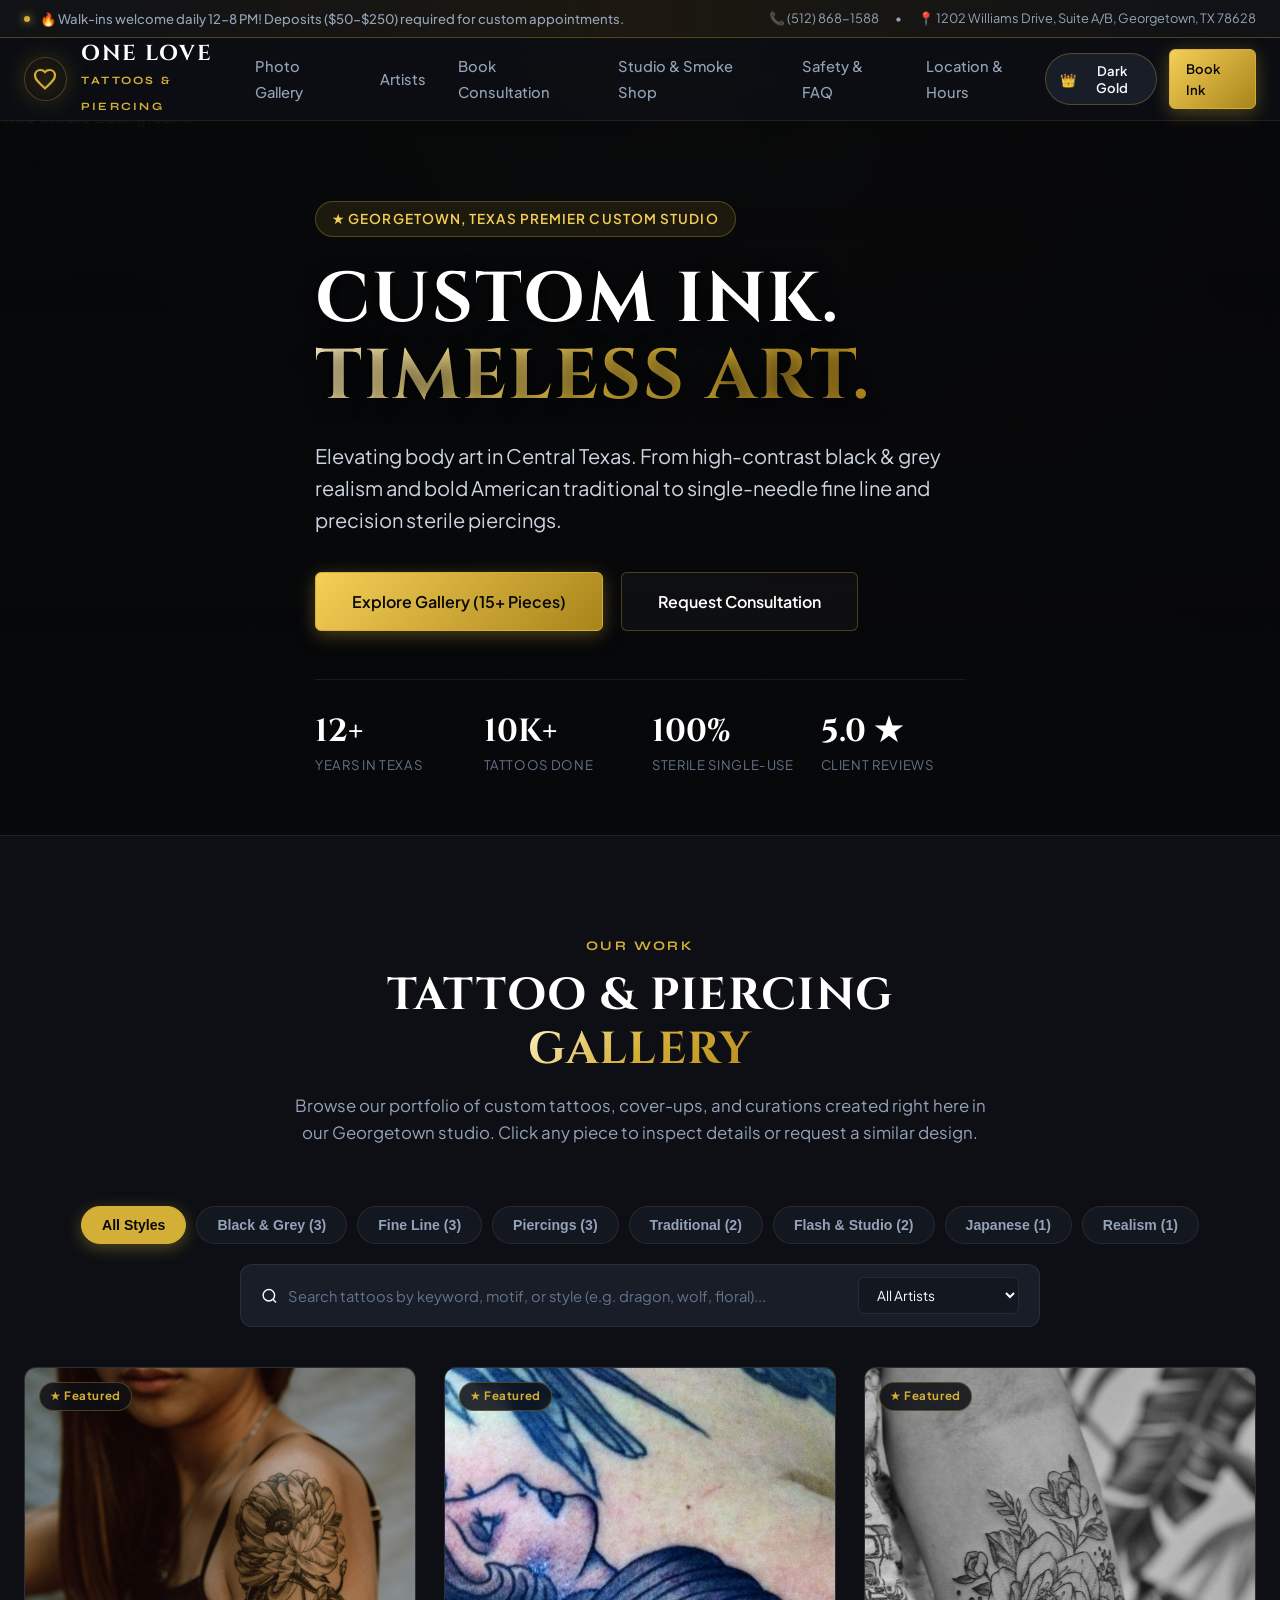
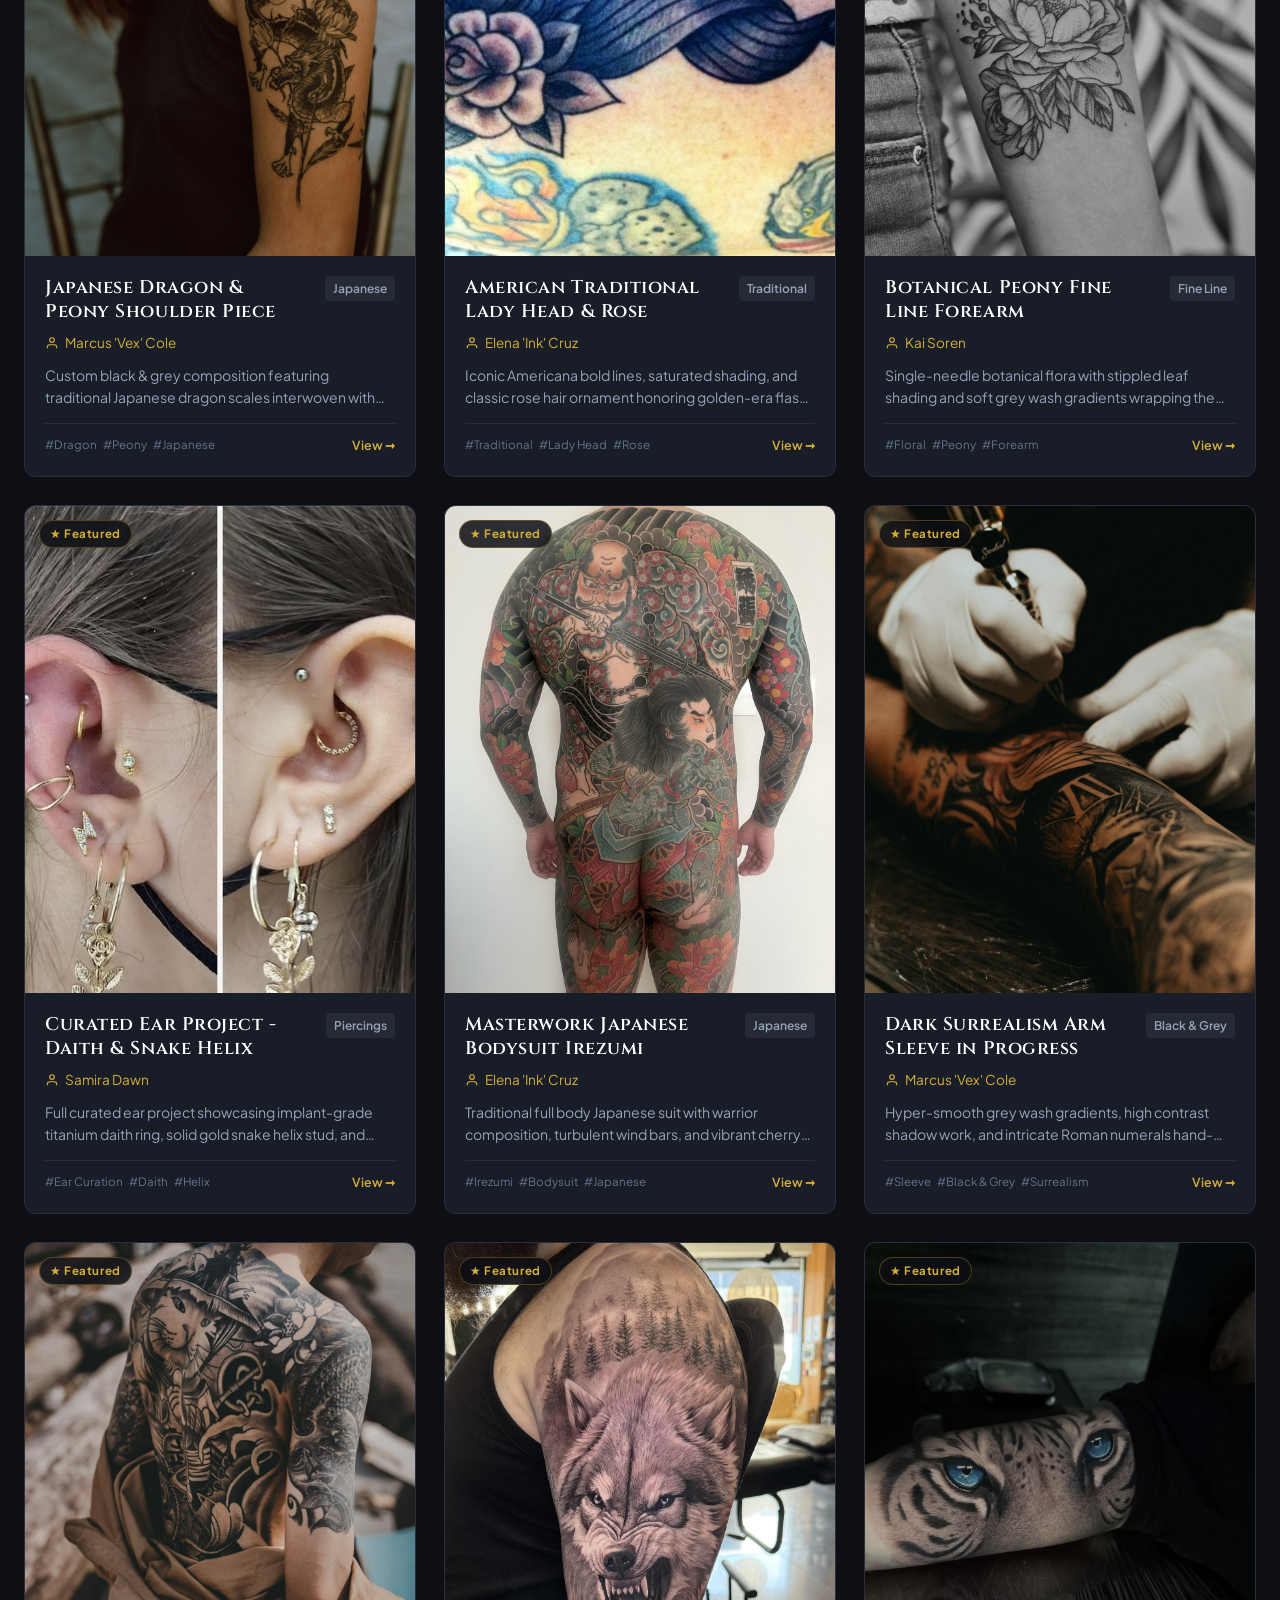
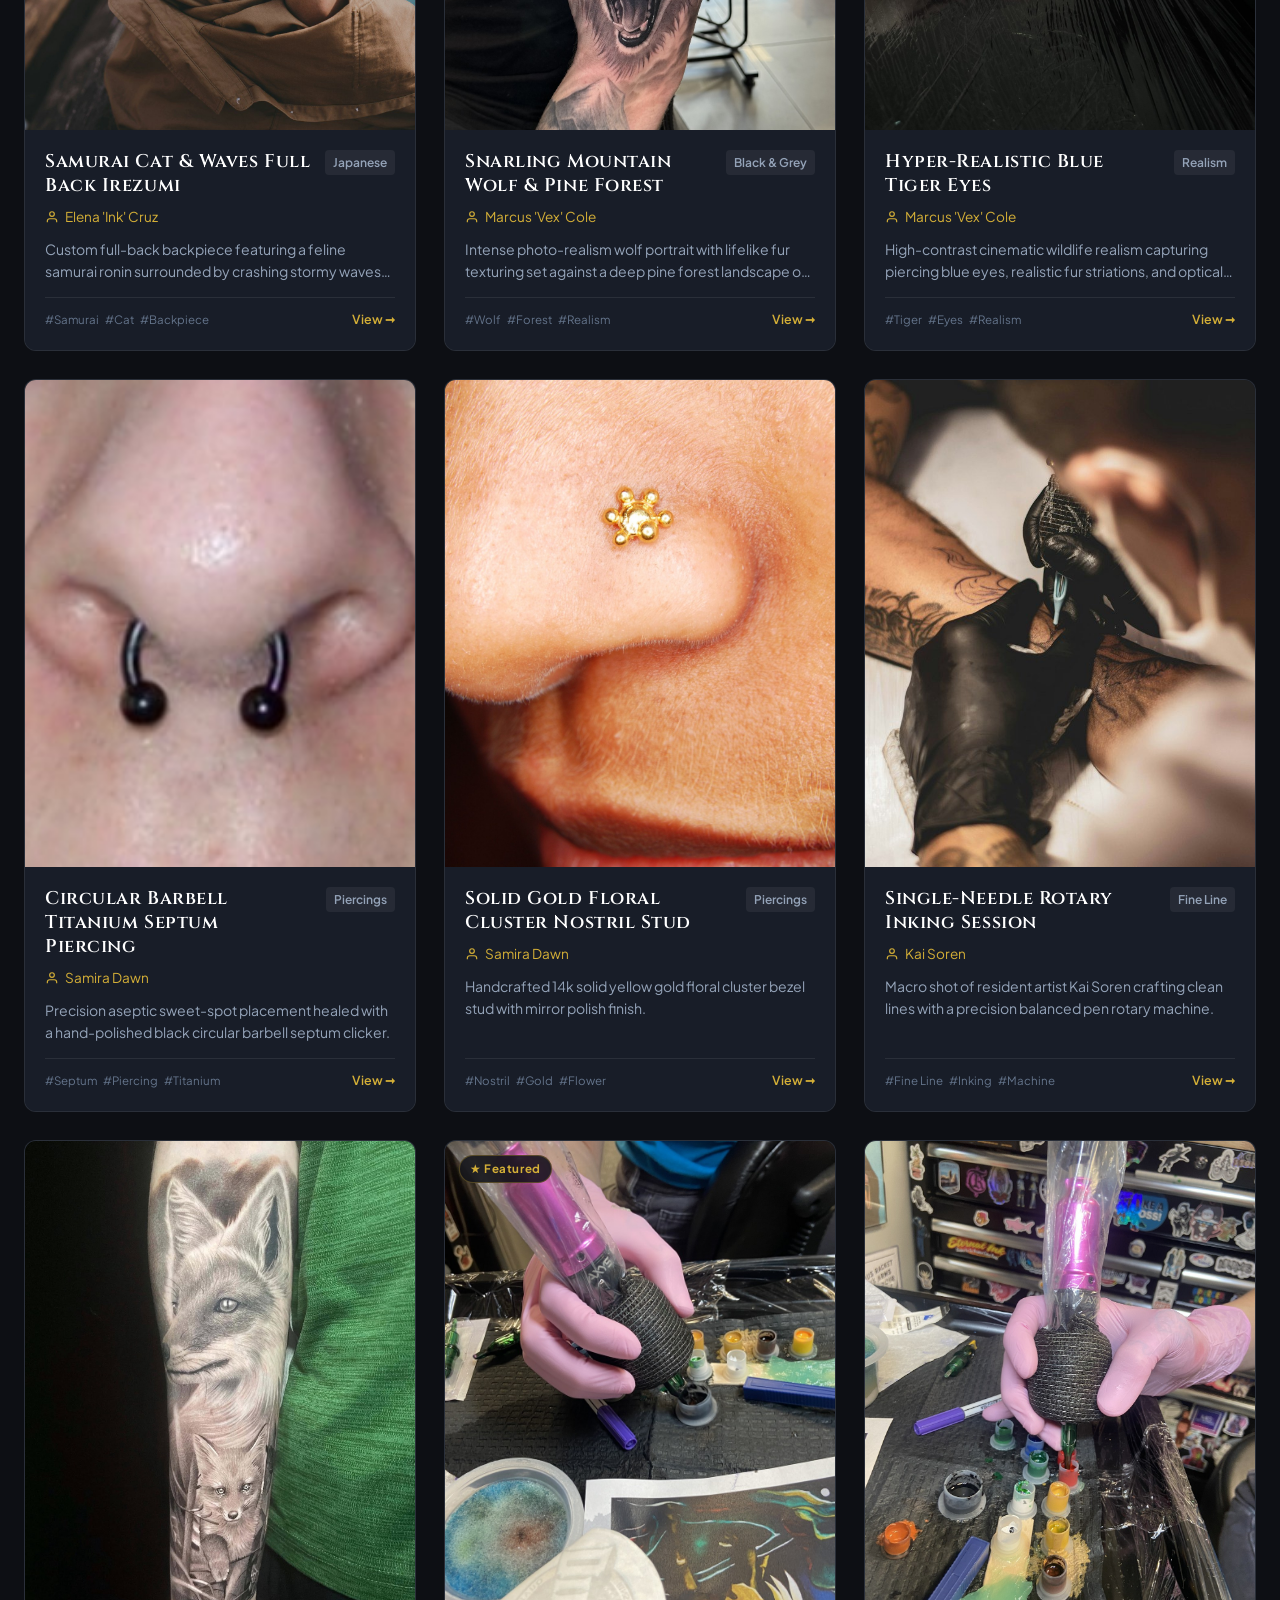
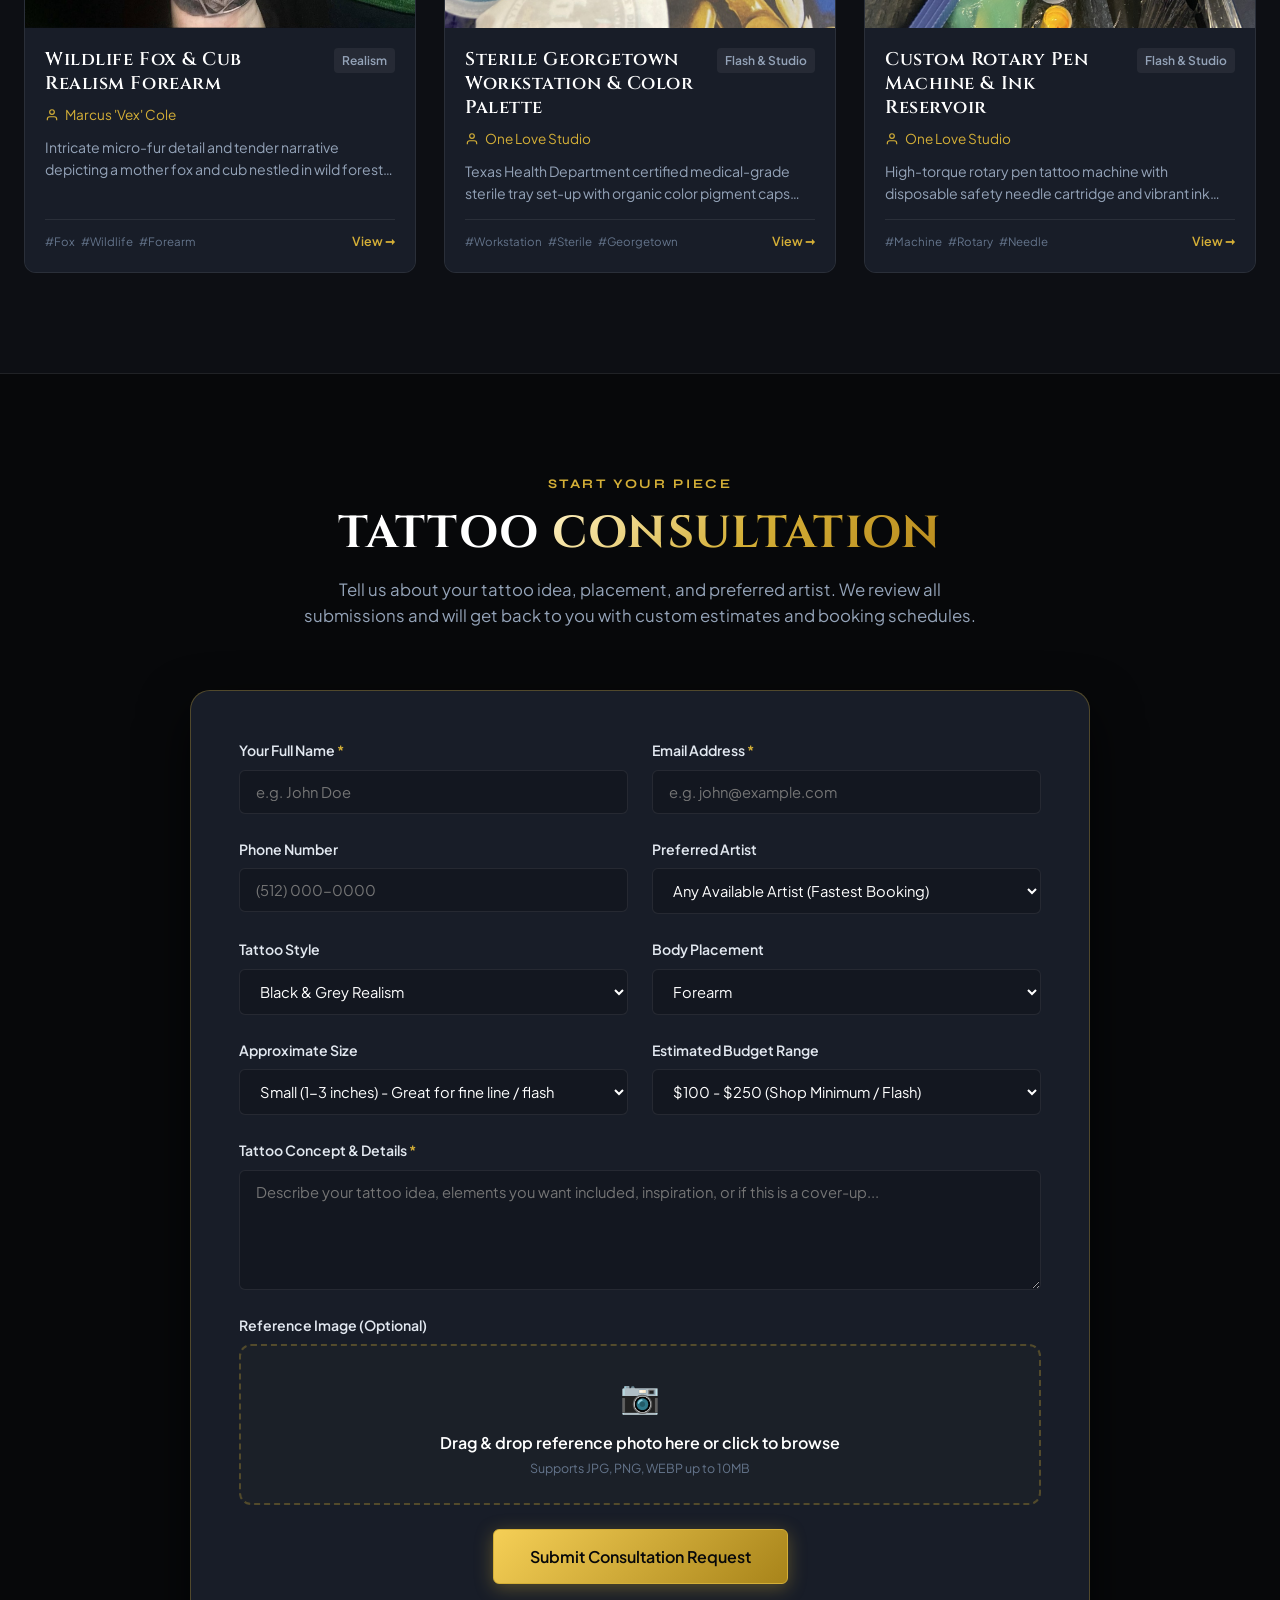
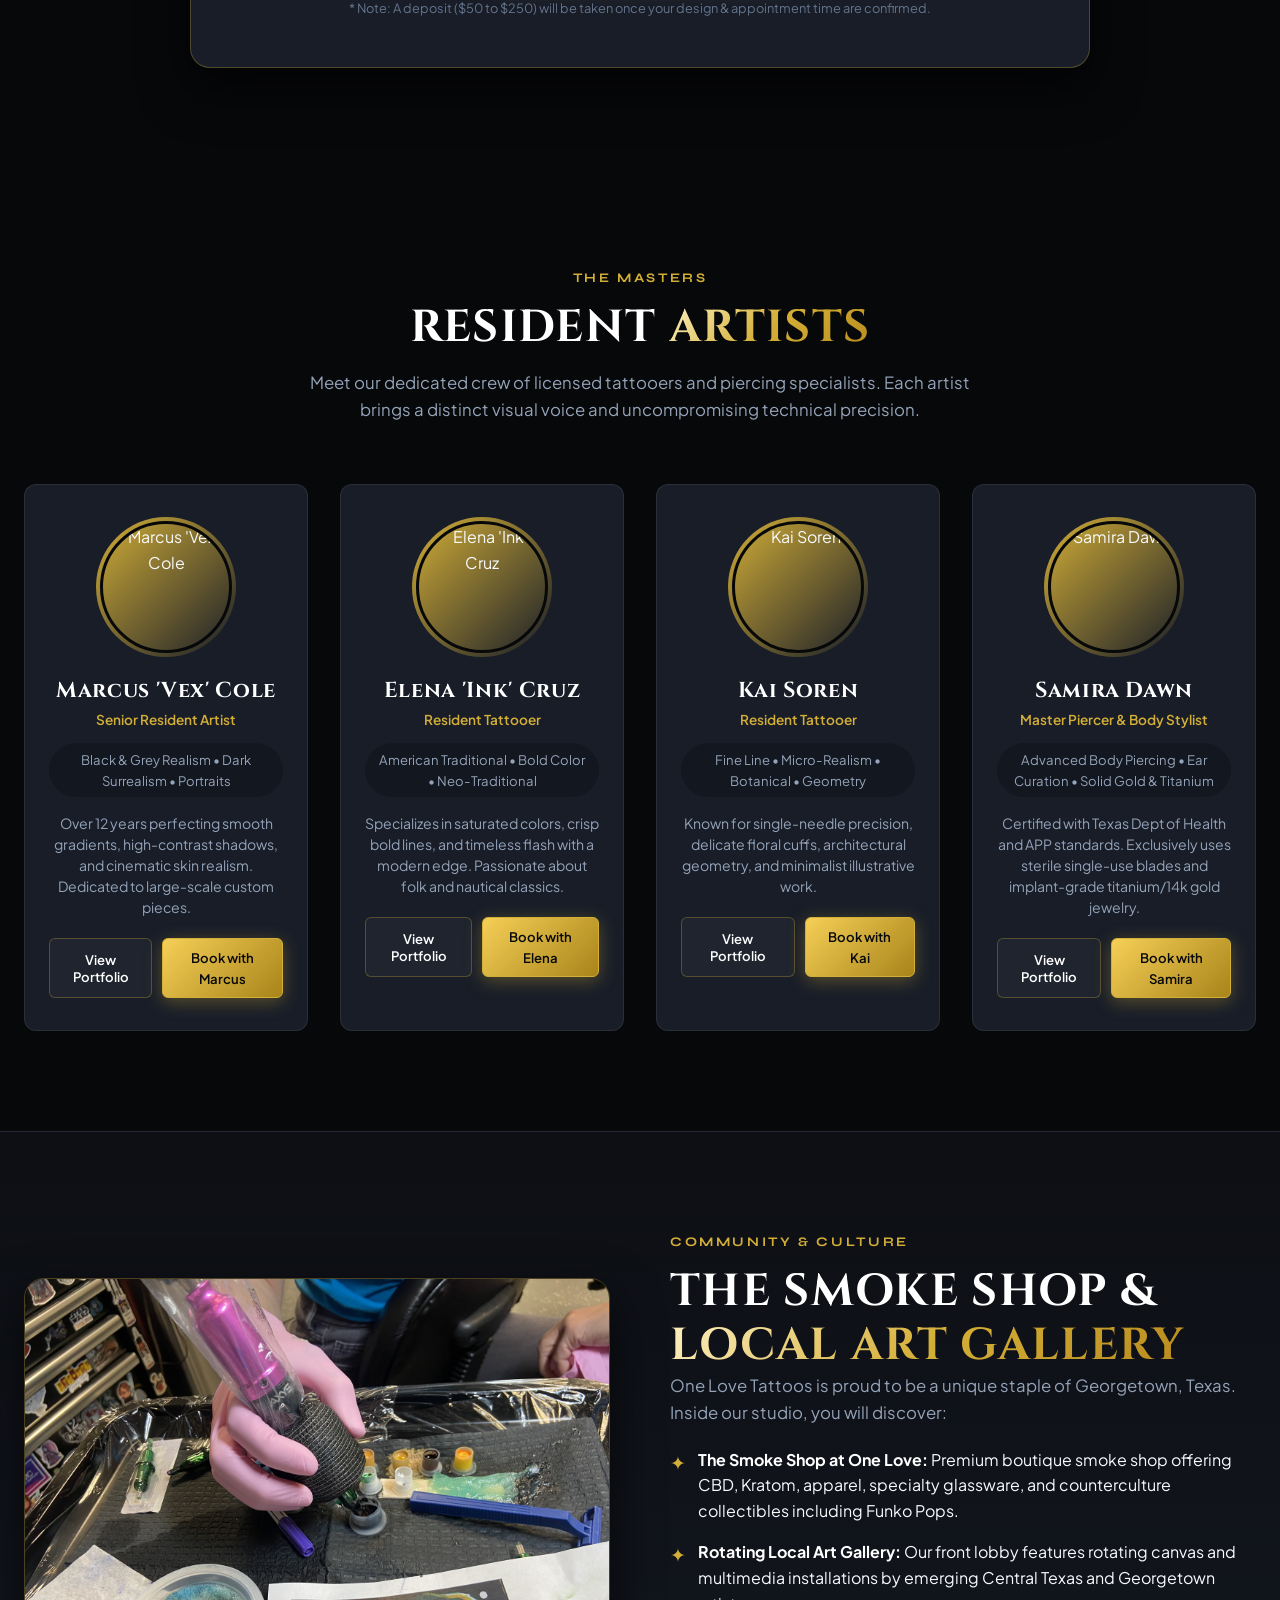
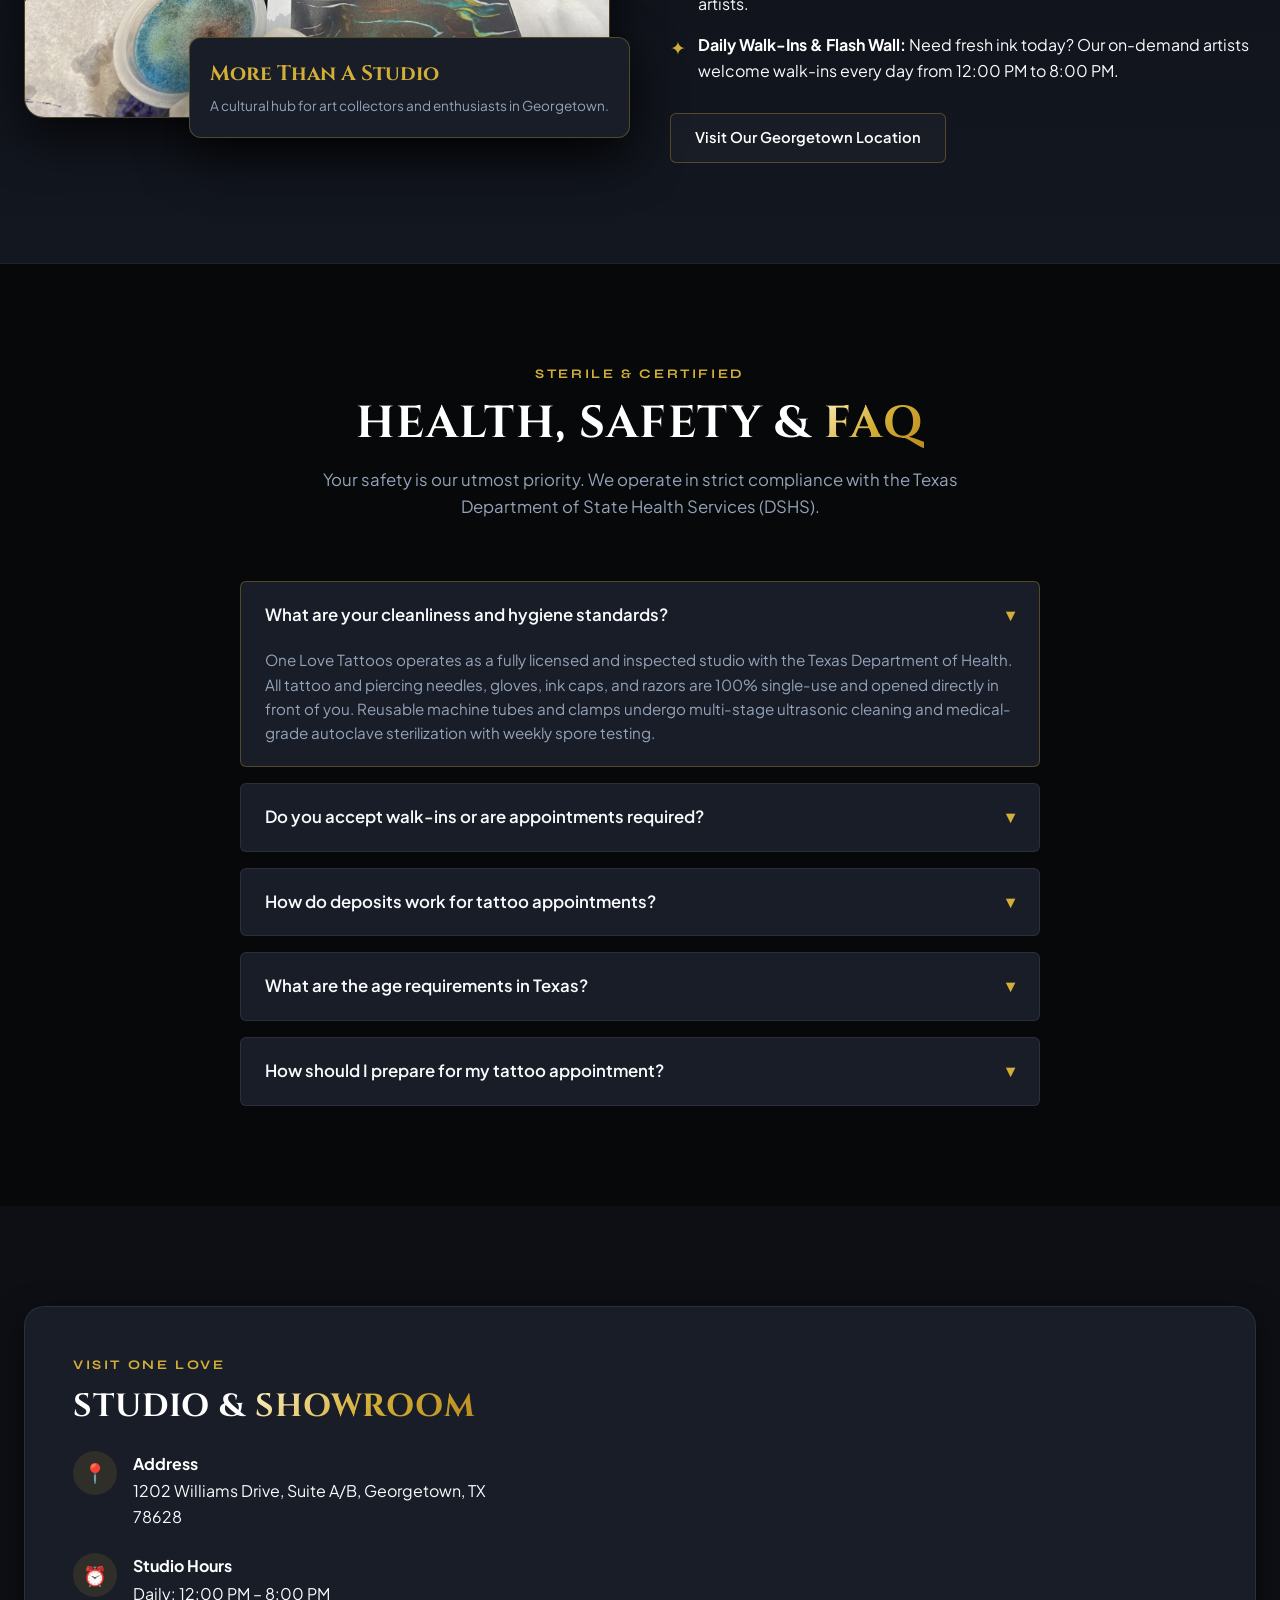
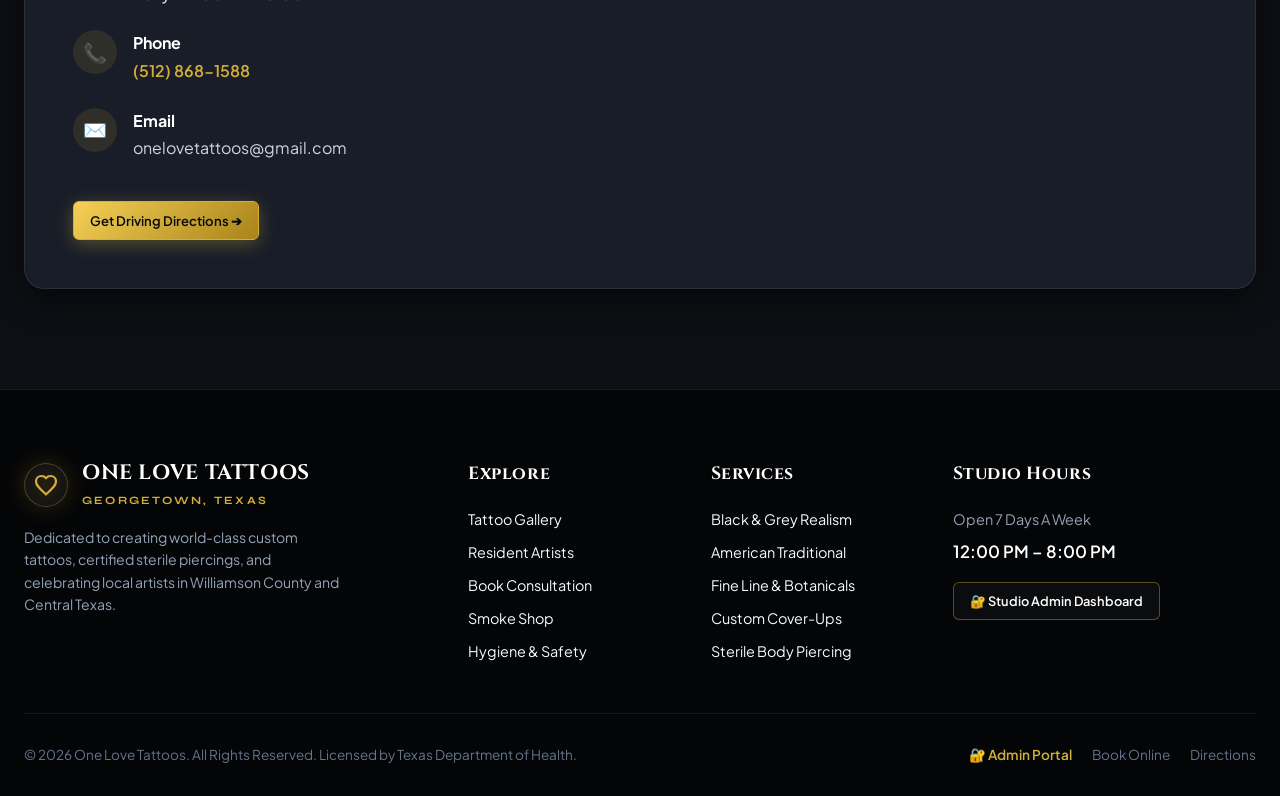
==== commit 316d9178: "Add company logo upload/setting and 5 preset themes including clean light theme" ====
--- a/docs/index.html
+++ b/docs/index.html
@@ -6,7 +6,22 @@
   <title>One Love Tattoos | Custom Ink & Piercings Georgetown, TX</title>
   <meta name="description" content="Premier custom tattoo studio and professional body piercing parlor in Georgetown, TX. Custom Black & Grey, American Traditional, Realism, Fine Line, and Texas Health Dept licensed sterile piercing.">
   <link rel="icon" type="image/svg+xml" href="static/favicon.svg">
-  <link rel="stylesheet" href="static/css/style.css">
+  <link rel="stylesheet" href="static/css/style.css?v=20260911_v5">
+  <script>
+    (function() {
+      try {
+        var t = localStorage.getItem('onelove_theme');
+        if (!t) {
+          var s = localStorage.getItem('onelove_settings');
+          if (s) {
+            var parsed = JSON.parse(s);
+            if (parsed && parsed.theme) t = parsed.theme;
+          }
+        }
+        if (t) document.documentElement.setAttribute('data-theme', t);
+      } catch(e) {}
+    })();
+  </script>
 </head>
 <body>
 
@@ -15,12 +30,12 @@
     <div class="container ticker-content">
       <div style="display: flex; align-items: center; gap: 10px;">
         <span class="ticker-pulse"></span>
-        <span style="font-weight: 500;">🔥 Walk-ins welcome daily 12-8 PM! Deposits ($50-$250) required for custom appointments.</span>
+        <span class="studio-announcement" style="font-weight: 500;">🔥 Walk-ins welcome daily 12-8 PM! Deposits ($50-$250) required for custom appointments.</span>
       </div>
       <div class="ticker-links">
-        <a href="tel:(512) 868-1588">📞 (512) 868-1588</a>
+        <a href="tel:(512) 868-1588" class="studio-phone-link">📞 <span class="studio-phone-text">(512) 868-1588</span></a>
         <span>•</span>
-        <span>📍 1202 Williams Drive, Suite A/B, Georgetown, TX 78628</span>
+        <span>📍 <span class="studio-address-text">1202 Williams Drive, Suite A/B, Georgetown, TX 78628</span></span>
       </div>
     </div>
   </aside>
@@ -48,6 +63,37 @@
       </ul>
 
       <div class="nav-actions">
+        <!-- Theme Selector Dropdown -->
+        <div class="theme-selector-dropdown">
+          <button class="theme-toggle-btn" id="themeToggleBtn" title="Change Theme" aria-label="Select Theme">
+            <span class="theme-icon">🎨</span>
+            <span class="theme-current-label">Theme</span>
+          </button>
+          <div class="theme-menu" id="themeMenu">
+            <div class="theme-menu-title">Select Website Theme</div>
+            <button class="theme-opt-btn active" data-set-theme="dark-gold">
+              <span class="theme-opt-swatch" style="background: linear-gradient(135deg, #07080a 50%, #d4af37 50%);"></span>
+              <span>Dark Gold (Default)</span>
+            </button>
+            <button class="theme-opt-btn" data-set-theme="clean-light">
+              <span class="theme-opt-swatch" style="background: linear-gradient(135deg, #f8fafc 50%, #b48a17 50%); border: 1px solid #cbd5e1;"></span>
+              <span>Clean Studio Light ☀️</span>
+            </button>
+            <button class="theme-opt-btn" data-set-theme="midnight-crimson">
+              <span class="theme-opt-swatch" style="background: linear-gradient(135deg, #0e0d14 50%, #e11d48 50%);"></span>
+              <span>Midnight Crimson</span>
+            </button>
+            <button class="theme-opt-btn" data-set-theme="emerald-noir">
+              <span class="theme-opt-swatch" style="background: linear-gradient(135deg, #07130b 50%, #10b981 50%);"></span>
+              <span>Emerald Noir</span>
+            </button>
+            <button class="theme-opt-btn" data-set-theme="cyber-ink">
+              <span class="theme-opt-swatch" style="background: linear-gradient(135deg, #0a0d24 50%, #6366f1 50%);"></span>
+              <span>Cyber Ink</span>
+            </button>
+          </div>
+        </div>
+
         <a href="#booking" class="btn btn-primary btn-sm">Book Ink</a>
         <button class="mobile-toggle" aria-label="Toggle menu">☰</button>
       </div>
@@ -937,7 +983,7 @@
             <div class="info-icon">✉️</div>
             <div>
               <strong style="color: #fff; display: block; margin-bottom: 2px;">Email</strong>
-              <a href="mailto:onelovetattoos@gmail.com" style="color: #cbd5e1;">
+              <a href="mailto:onelovetattoos@gmail.com" class="studio-contact-email" style="color: #cbd5e1;">
                 onelovetattoos@gmail.com
               </a>
             </div>
@@ -1025,6 +1071,6 @@
     </div>
   </footer>
 
-  <script src="static/js/main.js"></script>
+  <script src="static/js/main.js?v=20260911_v5"></script>
 </body>
 </html>
--- a/docs/static/css/style.css
+++ b/docs/static/css/style.css
@@ -4,13 +4,16 @@
 
 @import url('https://fonts.googleapis.com/css2?family=Cinzel:wght@400;600;700;900&family=Plus+Jakarta+Sans:wght@300;400;500;600;700&family=Syne:wght@600;700;800&display=swap');
 
-:root {
+/* ==========================================================================
+   THEME 1: SIGNATURE DARK GOLD (DEFAULT)
+   ========================================================================== */
+:root, [data-theme="dark-gold"] {
   --bg-darkest: #07080a;
   --bg-primary: #0d0f14;
   --bg-secondary: #131720;
   --bg-card: #181d28;
   --bg-card-hover: #1f2534;
-  --bg-glass: rgba(19, 23, 32, 0.85);
+  --bg-glass: rgba(13, 15, 20, 0.92);
 
   --accent-gold: #d4af37;
   --accent-gold-light: #f5cf56;
@@ -20,6 +23,7 @@
   --accent-crimson: #e63946;
   --accent-teal: #06d6a0;
 
+  --heading-color: #ffffff;
   --text-primary: #f8fafc;
   --text-secondary: #94a3b8;
   --text-muted: #64748b;
@@ -44,6 +48,253 @@
 
   --transition-fast: 0.2s cubic-bezier(0.16, 1, 0.3, 1);
   --transition-normal: 0.35s cubic-bezier(0.16, 1, 0.3, 1);
+}
+
+/* ==========================================================================
+   THEME 2: CLEAN STUDIO LIGHT (CONTRAST LIGHT GALLERY)
+   ========================================================================== */
+[data-theme="clean-light"] {
+  --bg-darkest: #f1f5f9;
+  --bg-primary: #f8fafc;
+  --bg-secondary: #ffffff;
+  --bg-card: #ffffff;
+  --bg-card-hover: #f1f5f9;
+  --bg-glass: rgba(255, 255, 255, 0.94);
+
+  --accent-gold: #b48a17;
+  --accent-gold-light: #d4af37;
+  --accent-gold-dark: #8a680b;
+  --accent-gold-glow: rgba(180, 138, 23, 0.18);
+  
+  --accent-crimson: #dc2626;
+  --accent-teal: #0d9488;
+
+  --heading-color: #0f172a;
+  --text-primary: #0f172a;
+  --text-secondary: #475569;
+  --text-muted: #64748b;
+
+  --border-subtle: rgba(15, 23, 42, 0.1);
+  --border-gold: rgba(180, 138, 23, 0.4);
+  --border-gold-active: rgba(180, 138, 23, 0.9);
+
+  --shadow-sm: 0 2px 8px rgba(15, 23, 42, 0.06);
+  --shadow-md: 0 8px 24px rgba(15, 23, 42, 0.09);
+  --shadow-lg: 0 16px 36px rgba(15, 23, 42, 0.12);
+  --shadow-gold: 0 0 20px rgba(180, 138, 23, 0.18);
+}
+
+/* ==========================================================================
+   THEME 3: MIDNIGHT CRIMSON (AMERICANA TRADITIONAL)
+   ========================================================================== */
+[data-theme="midnight-crimson"] {
+  --bg-darkest: #09090d;
+  --bg-primary: #0e0d14;
+  --bg-secondary: #161420;
+  --bg-card: #1c1928;
+  --bg-card-hover: #262136;
+  --bg-glass: rgba(14, 13, 20, 0.92);
+
+  --accent-gold: #e11d48;
+  --accent-gold-light: #fb7185;
+  --accent-gold-dark: #9f1239;
+  --accent-gold-glow: rgba(225, 29, 72, 0.3);
+  
+  --accent-crimson: #f43f5e;
+  --accent-teal: #e11d48;
+
+  --heading-color: #ffffff;
+  --text-primary: #fff1f2;
+  --text-secondary: #fda4af;
+  --text-muted: #e11d48;
+
+  --border-subtle: rgba(225, 29, 72, 0.18);
+  --border-gold: rgba(225, 29, 72, 0.4);
+  --border-gold-active: rgba(225, 29, 72, 0.9);
+  --shadow-gold: 0 0 25px rgba(225, 29, 72, 0.25);
+}
+
+/* ==========================================================================
+   THEME 4: EMERALD NOIR (BOTANICAL & FINE LINE)
+   ========================================================================== */
+[data-theme="emerald-noir"] {
+  --bg-darkest: #050a07;
+  --bg-primary: #07130b;
+  --bg-secondary: #0c1f13;
+  --bg-card: #11281a;
+  --bg-card-hover: #183824;
+  --bg-glass: rgba(7, 19, 11, 0.92);
+
+  --accent-gold: #10b981;
+  --accent-gold-light: #34d399;
+  --accent-gold-dark: #059669;
+  --accent-gold-glow: rgba(16, 185, 129, 0.28);
+  
+  --accent-crimson: #f59e0b;
+  --accent-teal: #10b981;
+
+  --heading-color: #ffffff;
+  --text-primary: #ecfdf5;
+  --text-secondary: #a7f3d0;
+  --text-muted: #6ee7b7;
+
+  --border-subtle: rgba(16, 185, 129, 0.16);
+  --border-gold: rgba(16, 185, 129, 0.38);
+  --border-gold-active: rgba(16, 185, 129, 0.9);
+  --shadow-gold: 0 0 25px rgba(16, 185, 129, 0.25);
+}
+
+/* ==========================================================================
+   THEME 5: CYBER INK (ELECTRIC SURREALISM)
+   ========================================================================== */
+[data-theme="cyber-ink"] {
+  --bg-darkest: #060714;
+  --bg-primary: #0a0d24;
+  --bg-secondary: #101538;
+  --bg-card: #161c4a;
+  --bg-card-hover: #1e2660;
+  --bg-glass: rgba(10, 13, 36, 0.92);
+
+  --accent-gold: #6366f1;
+  --accent-gold-light: #818cf8;
+  --accent-gold-dark: #4338ca;
+  --accent-gold-glow: rgba(99, 102, 241, 0.35);
+  
+  --accent-crimson: #ec4899;
+  --accent-teal: #06b6d4;
+
+  --heading-color: #ffffff;
+  --text-primary: #e0e7ff;
+  --text-secondary: #a5b4fc;
+  --text-muted: #818cf8;
+
+  --border-subtle: rgba(99, 102, 241, 0.18);
+  --border-gold: rgba(99, 102, 241, 0.4);
+  --border-gold-active: rgba(99, 102, 241, 0.9);
+  --shadow-gold: 0 0 25px rgba(99, 102, 241, 0.28);
+}
+
+/* Clean Light Theme Adaptations */
+html[data-theme="clean-light"] {
+  color-scheme: light;
+}
+
+[data-theme="clean-light"] h1,
+[data-theme="clean-light"] h2,
+[data-theme="clean-light"] h3,
+[data-theme="clean-light"] h4,
+[data-theme="clean-light"] .font-display,
+[data-theme="clean-light"] .brand-text h1,
+[data-theme="clean-light"] .metric-val,
+[data-theme="clean-light"] .card-title,
+[data-theme="clean-light"] .faq-question {
+  color: #0f172a;
+}
+
+[data-theme="clean-light"] .gold-text {
+  background: linear-gradient(135deg, #8a680b 0%, #b48a17 50%, #684e06 100%);
+  -webkit-background-clip: text;
+  -webkit-text-fill-color: transparent;
+}
+
+[data-theme="clean-light"] .ticker-bar {
+  background: linear-gradient(90deg, #f8fafc, #fef9c3, #f8fafc);
+  border-bottom: 1px solid rgba(180, 138, 23, 0.25);
+  color: #475569;
+}
+
+[data-theme="clean-light"] .navbar {
+  background: rgba(255, 255, 255, 0.95);
+  border-bottom: 1px solid rgba(15, 23, 42, 0.08);
+}
+
+[data-theme="clean-light"] .nav-link {
+  color: #475569;
+}
+
+[data-theme="clean-light"] .nav-link:hover,
+[data-theme="clean-light"] .nav-link.active {
+  color: #0f172a;
+}
+
+[data-theme="clean-light"] .mobile-toggle {
+  color: #0f172a;
+}
+
+[data-theme="clean-light"] .hero h1 {
+  text-shadow: none;
+  color: #0f172a;
+}
+
+[data-theme="clean-light"] .hero-lead {
+  color: #334155;
+}
+
+[data-theme="clean-light"] .hero-bg-img {
+  filter: brightness(0.62) contrast(0.95);
+}
+
+[data-theme="clean-light"] .hero-overlay {
+  background: linear-gradient(to bottom, 
+              rgba(248, 250, 252, 0.85) 0%, 
+              rgba(248, 250, 252, 0.95) 60%, 
+              var(--bg-darkest) 100%);
+}
+
+[data-theme="clean-light"] .btn-outline {
+  background: rgba(15, 23, 42, 0.03);
+  color: #0f172a;
+  border-color: rgba(180, 138, 23, 0.4);
+}
+
+[data-theme="clean-light"] .btn-outline:hover {
+  background: rgba(180, 138, 23, 0.12);
+  color: #0f172a;
+}
+
+[data-theme="clean-light"] .btn-ghost {
+  color: #475569;
+}
+
+[data-theme="clean-light"] .btn-ghost:hover {
+  color: #0f172a;
+  background: rgba(15, 23, 42, 0.06);
+}
+
+[data-theme="clean-light"] .tattoo-card {
+  box-shadow: 0 4px 18px rgba(15, 23, 42, 0.06);
+  border-color: rgba(15, 23, 42, 0.1);
+}
+
+[data-theme="clean-light"] .form-input,
+[data-theme="clean-light"] .form-select,
+[data-theme="clean-light"] .form-textarea,
+[data-theme="clean-light"] .artist-filter-select {
+  background: #f8fafc;
+  color: #0f172a;
+  border-color: rgba(15, 23, 42, 0.15);
+}
+
+[data-theme="clean-light"] .form-label {
+  color: #0f172a;
+}
+
+[data-theme="clean-light"] .search-input-wrap input {
+  color: #0f172a;
+}
+
+[data-theme="clean-light"] .brand-icon {
+  background: radial-gradient(circle, #fef3c7 0%, #ffffff 100%);
+  border-color: var(--accent-gold);
+}
+
+[data-theme="clean-light"] .footer {
+  background: #0f172a;
+  color: #94a3b8;
+}
+
+[data-theme="clean-light"] .footer h4 {
+  color: #ffffff;
 }
 
 /* Reset & Base */
@@ -55,7 +306,6 @@
 
 html {
   scroll-behavior: smooth;
-  color-scheme: dark;
 }
 
 body {
@@ -221,6 +471,16 @@
   color: var(--accent-gold);
   box-shadow: var(--shadow-gold);
   transition: transform var(--transition-normal);
+  overflow: hidden;
+  position: relative;
+}
+
+.brand-icon img.brand-logo-img {
+  width: 100%;
+  height: 100%;
+  object-fit: cover;
+  border-radius: 50%;
+  display: block;
 }
 
 .brand:hover .brand-icon {
@@ -281,7 +541,103 @@
 .nav-actions {
   display: flex;
   align-items: center;
-  gap: 14px;
+  gap: 12px;
+}
+
+/* Theme Selector Dropdown */
+.theme-selector-dropdown {
+  position: relative;
+}
+
+.theme-toggle-btn {
+  display: inline-flex;
+  align-items: center;
+  gap: 6px;
+  background: var(--bg-card);
+  border: 1px solid var(--border-gold);
+  color: var(--text-primary);
+  padding: 8px 14px;
+  border-radius: var(--radius-full);
+  font-family: var(--font-body);
+  font-size: 0.82rem;
+  font-weight: 600;
+  cursor: pointer;
+  transition: all var(--transition-fast);
+  user-select: none;
+}
+
+.theme-toggle-btn:hover {
+  border-color: var(--accent-gold);
+  box-shadow: var(--shadow-gold);
+  transform: translateY(-1px);
+}
+
+.theme-menu {
+  position: absolute;
+  top: calc(100% + 8px);
+  right: 0;
+  background: var(--bg-card);
+  border: 1px solid var(--border-gold);
+  border-radius: var(--radius-md);
+  padding: 8px;
+  min-width: 220px;
+  box-shadow: var(--shadow-lg);
+  display: none;
+  flex-direction: column;
+  gap: 4px;
+  z-index: 1000;
+}
+
+.theme-menu.show {
+  display: flex;
+  animation: fadeIn 0.18s ease-out forwards;
+}
+
+.theme-menu-title {
+  font-size: 0.7rem;
+  text-transform: uppercase;
+  letter-spacing: 0.1em;
+  color: var(--text-muted);
+  padding: 6px 10px 4px 10px;
+  font-weight: 700;
+}
+
+.theme-opt-btn {
+  display: flex;
+  align-items: center;
+  gap: 10px;
+  background: transparent;
+  border: 1px solid transparent;
+  border-radius: var(--radius-sm);
+  padding: 8px 10px;
+  color: var(--text-primary);
+  font-family: var(--font-body);
+  font-size: 0.82rem;
+  font-weight: 500;
+  text-align: left;
+  cursor: pointer;
+  transition: all var(--transition-fast);
+  width: 100%;
+}
+
+.theme-opt-btn:hover {
+  background: var(--bg-card-hover);
+  border-color: var(--border-subtle);
+}
+
+.theme-opt-btn.active {
+  background: var(--bg-secondary);
+  border-color: var(--accent-gold);
+  font-weight: 700;
+  color: var(--accent-gold);
+}
+
+.theme-opt-swatch {
+  width: 18px;
+  height: 18px;
+  border-radius: 50%;
+  flex-shrink: 0;
+  border: 1px solid rgba(255, 255, 255, 0.15);
 }
 
 .mobile-toggle {
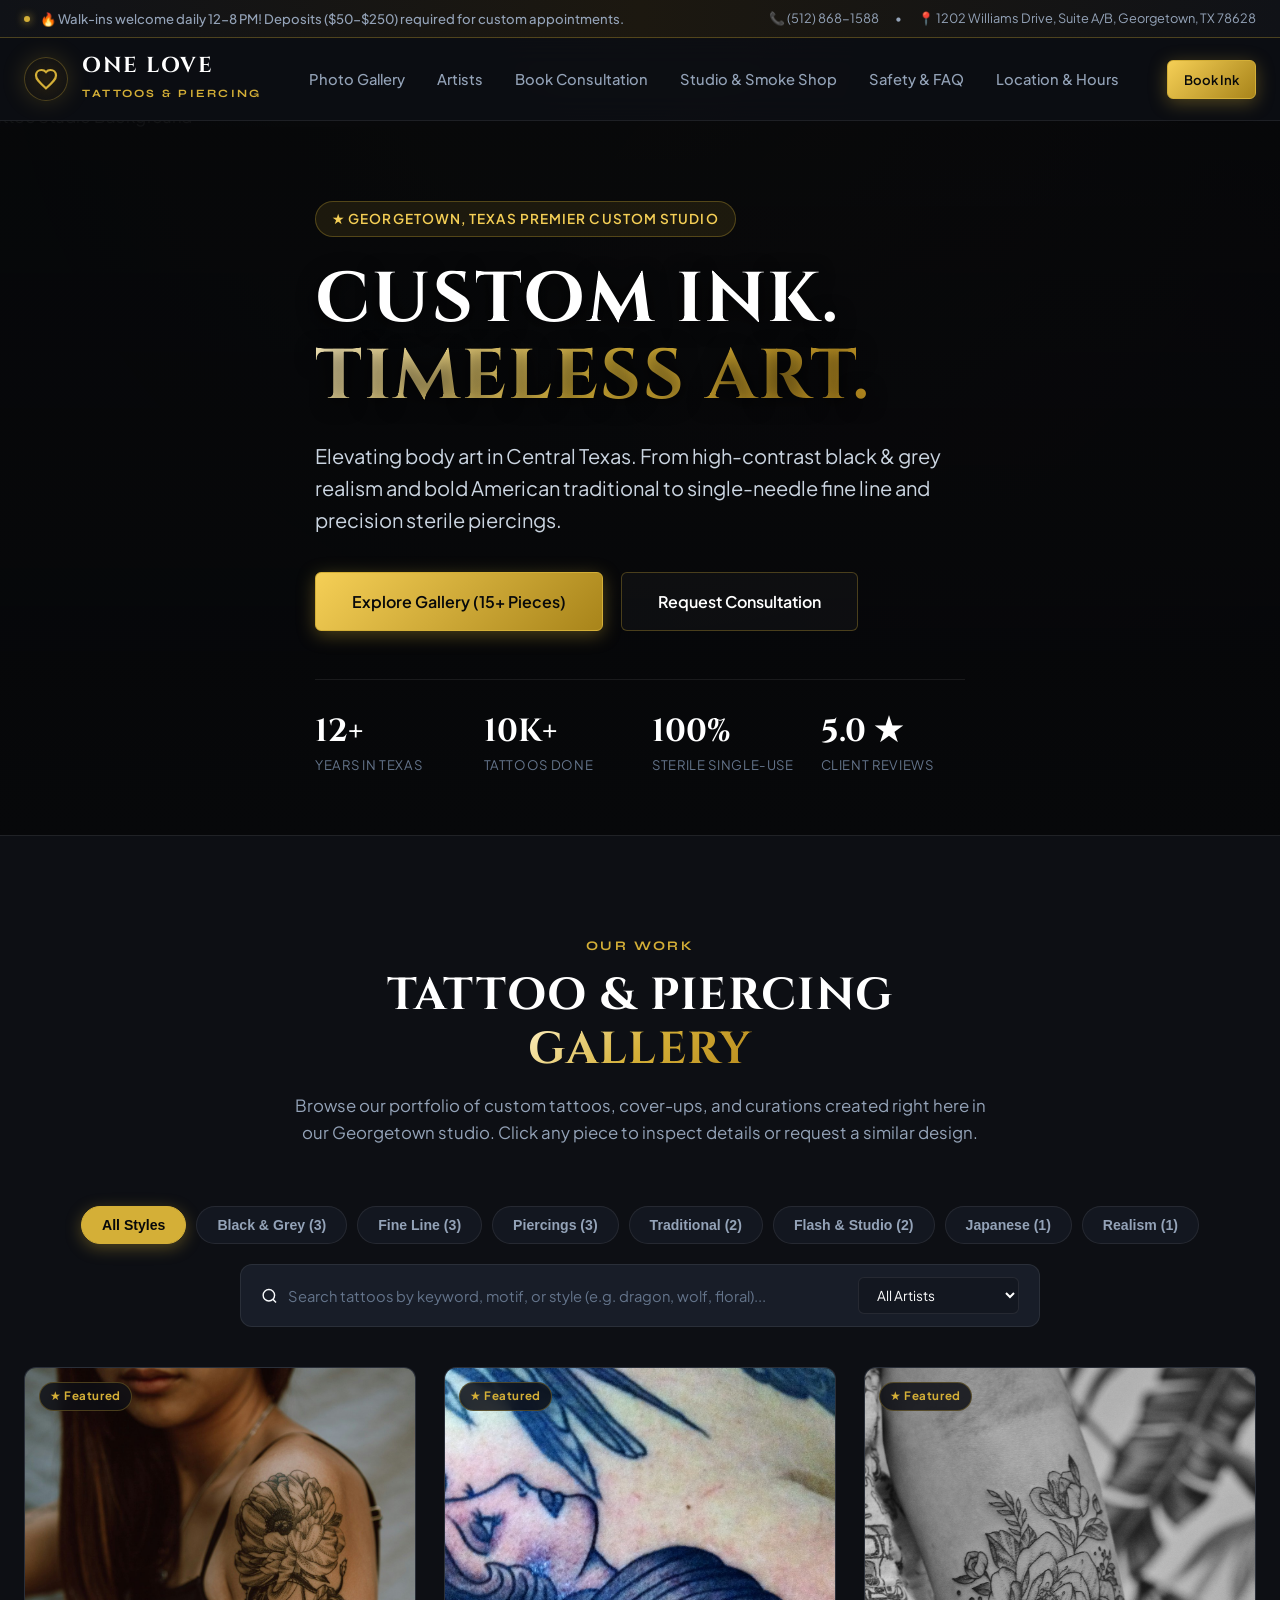
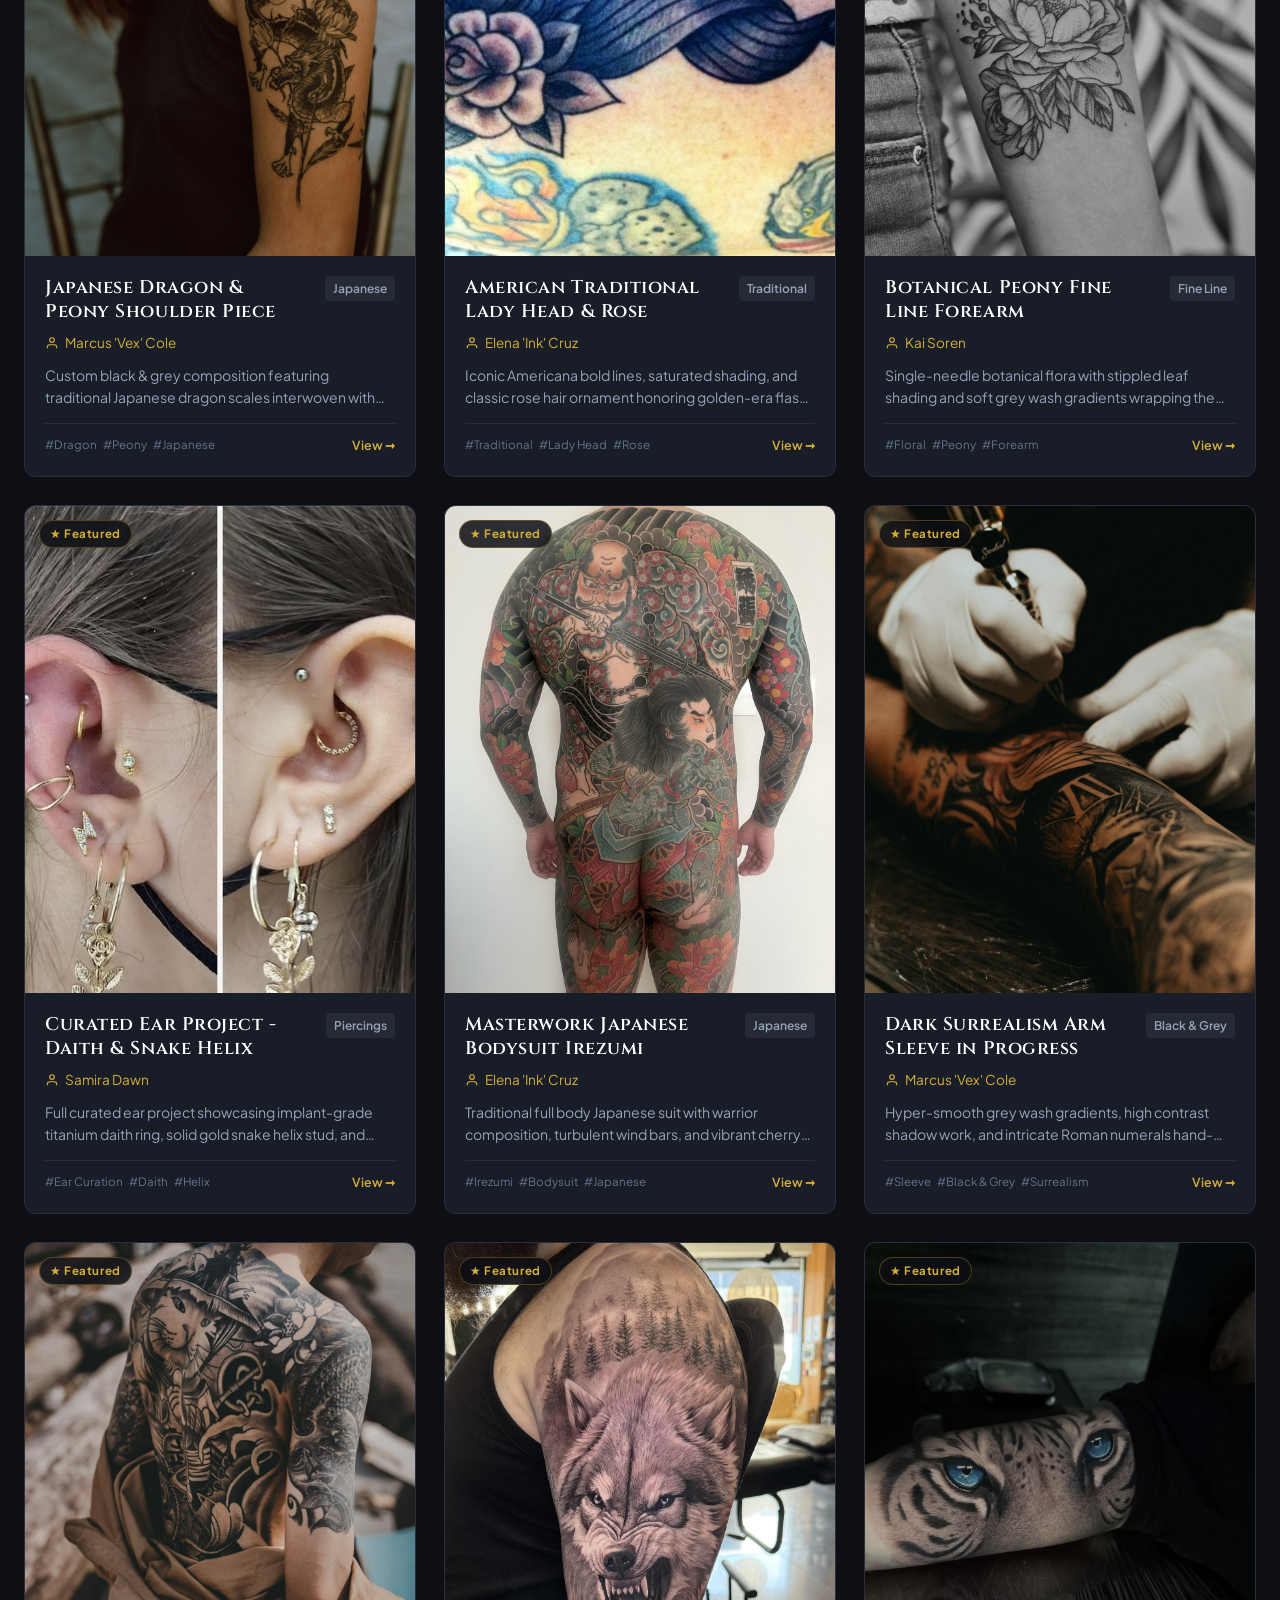
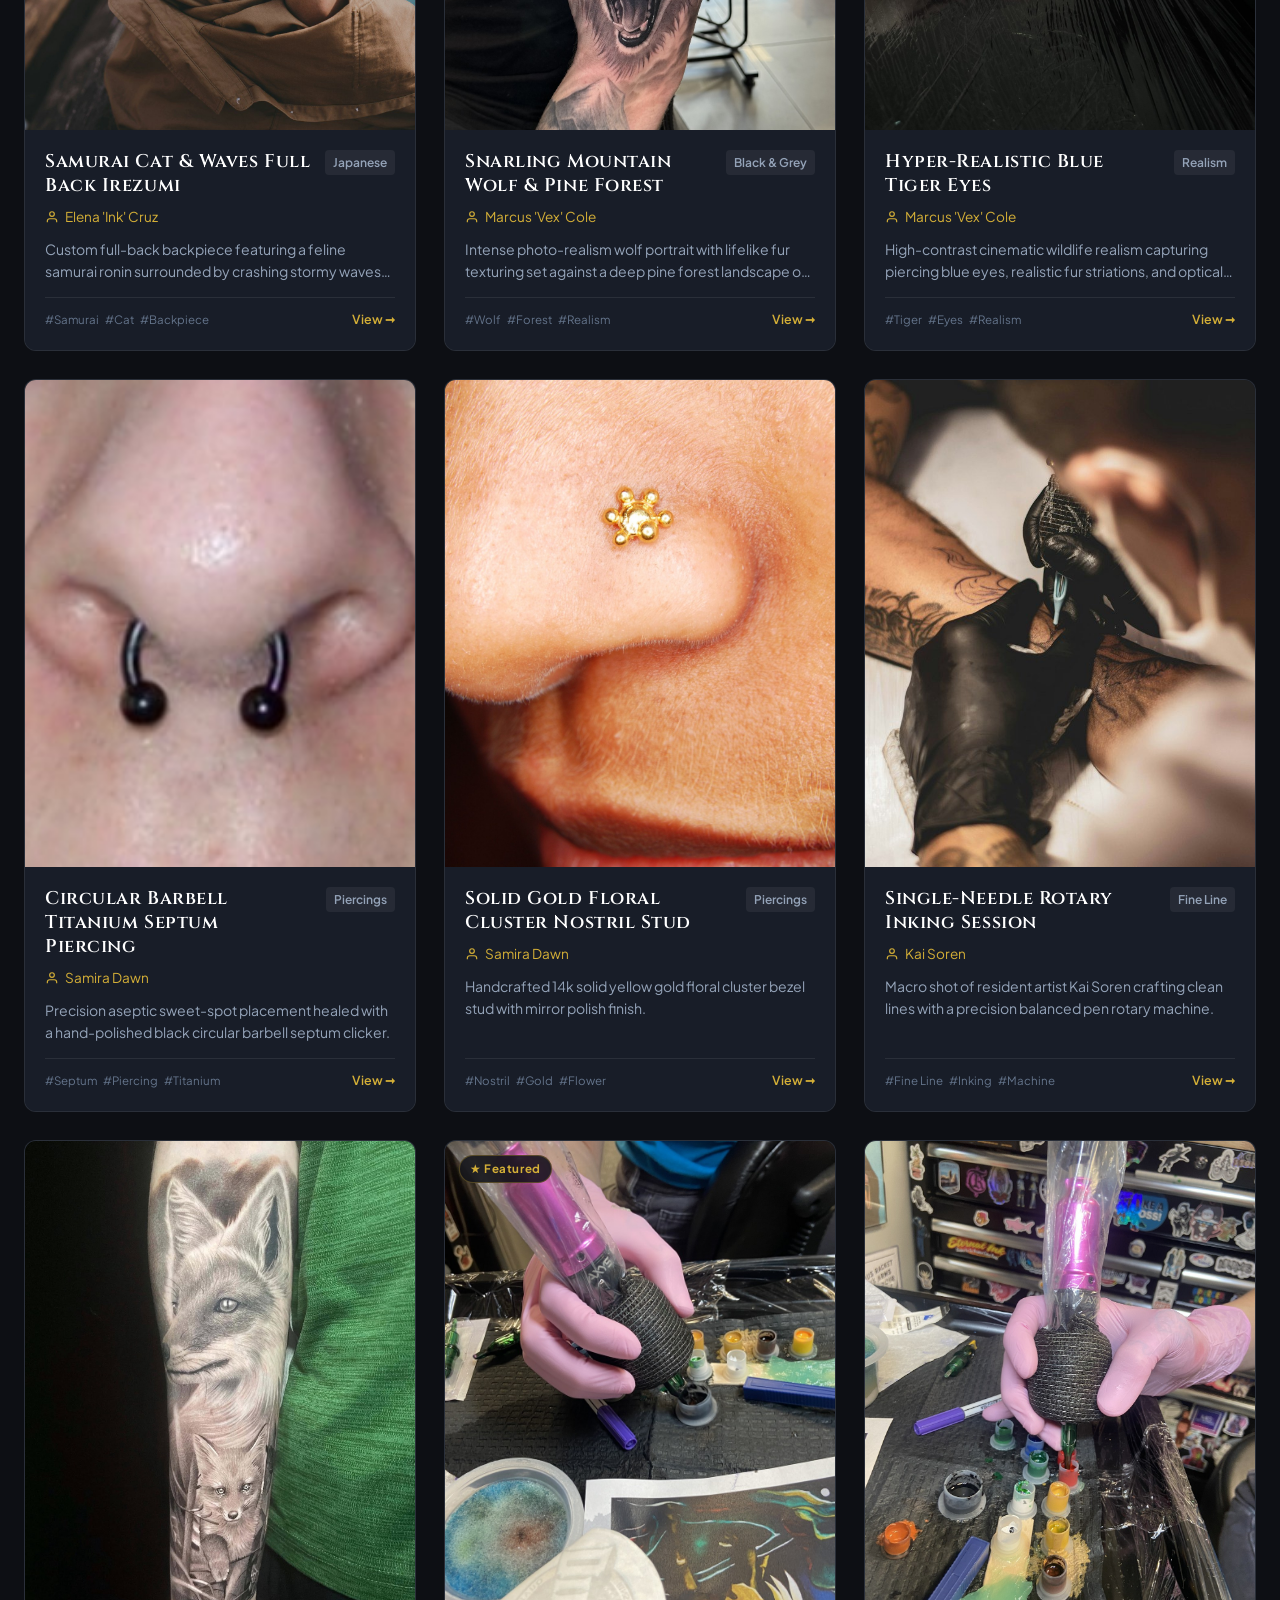
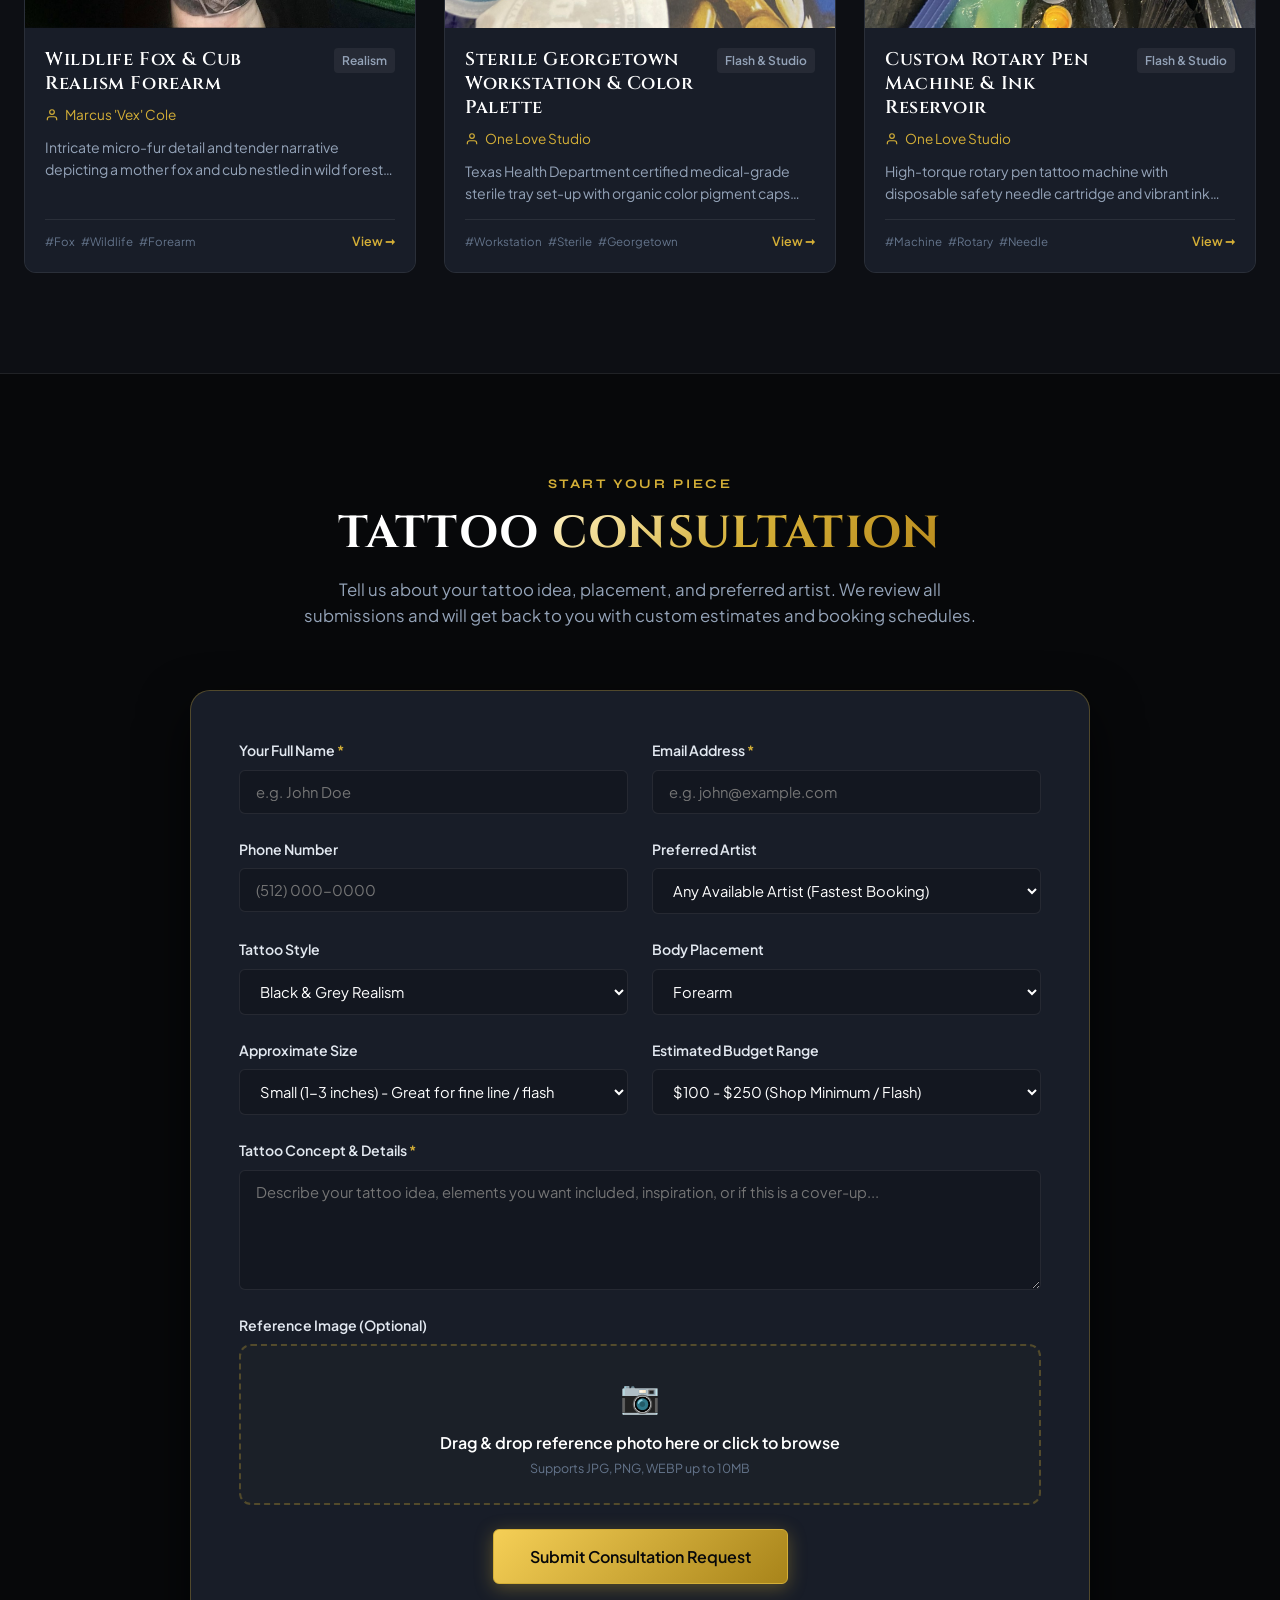
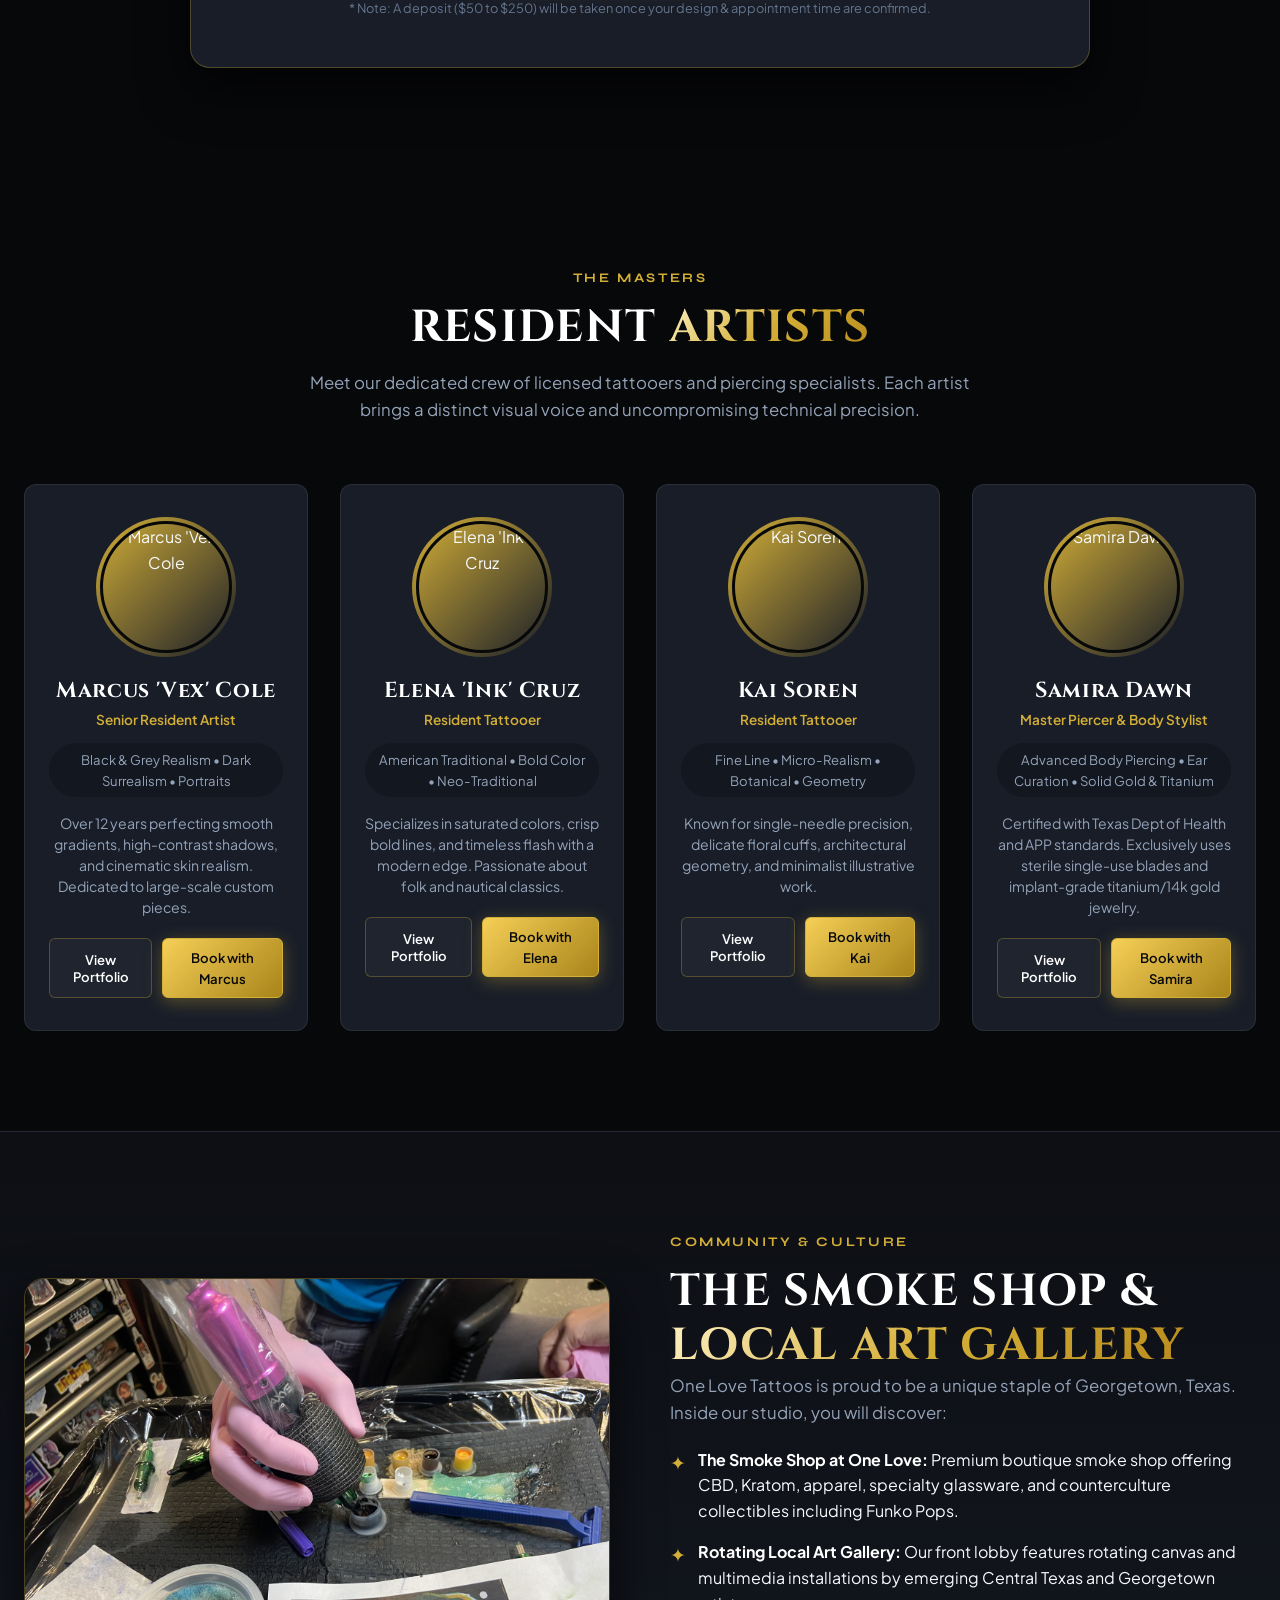
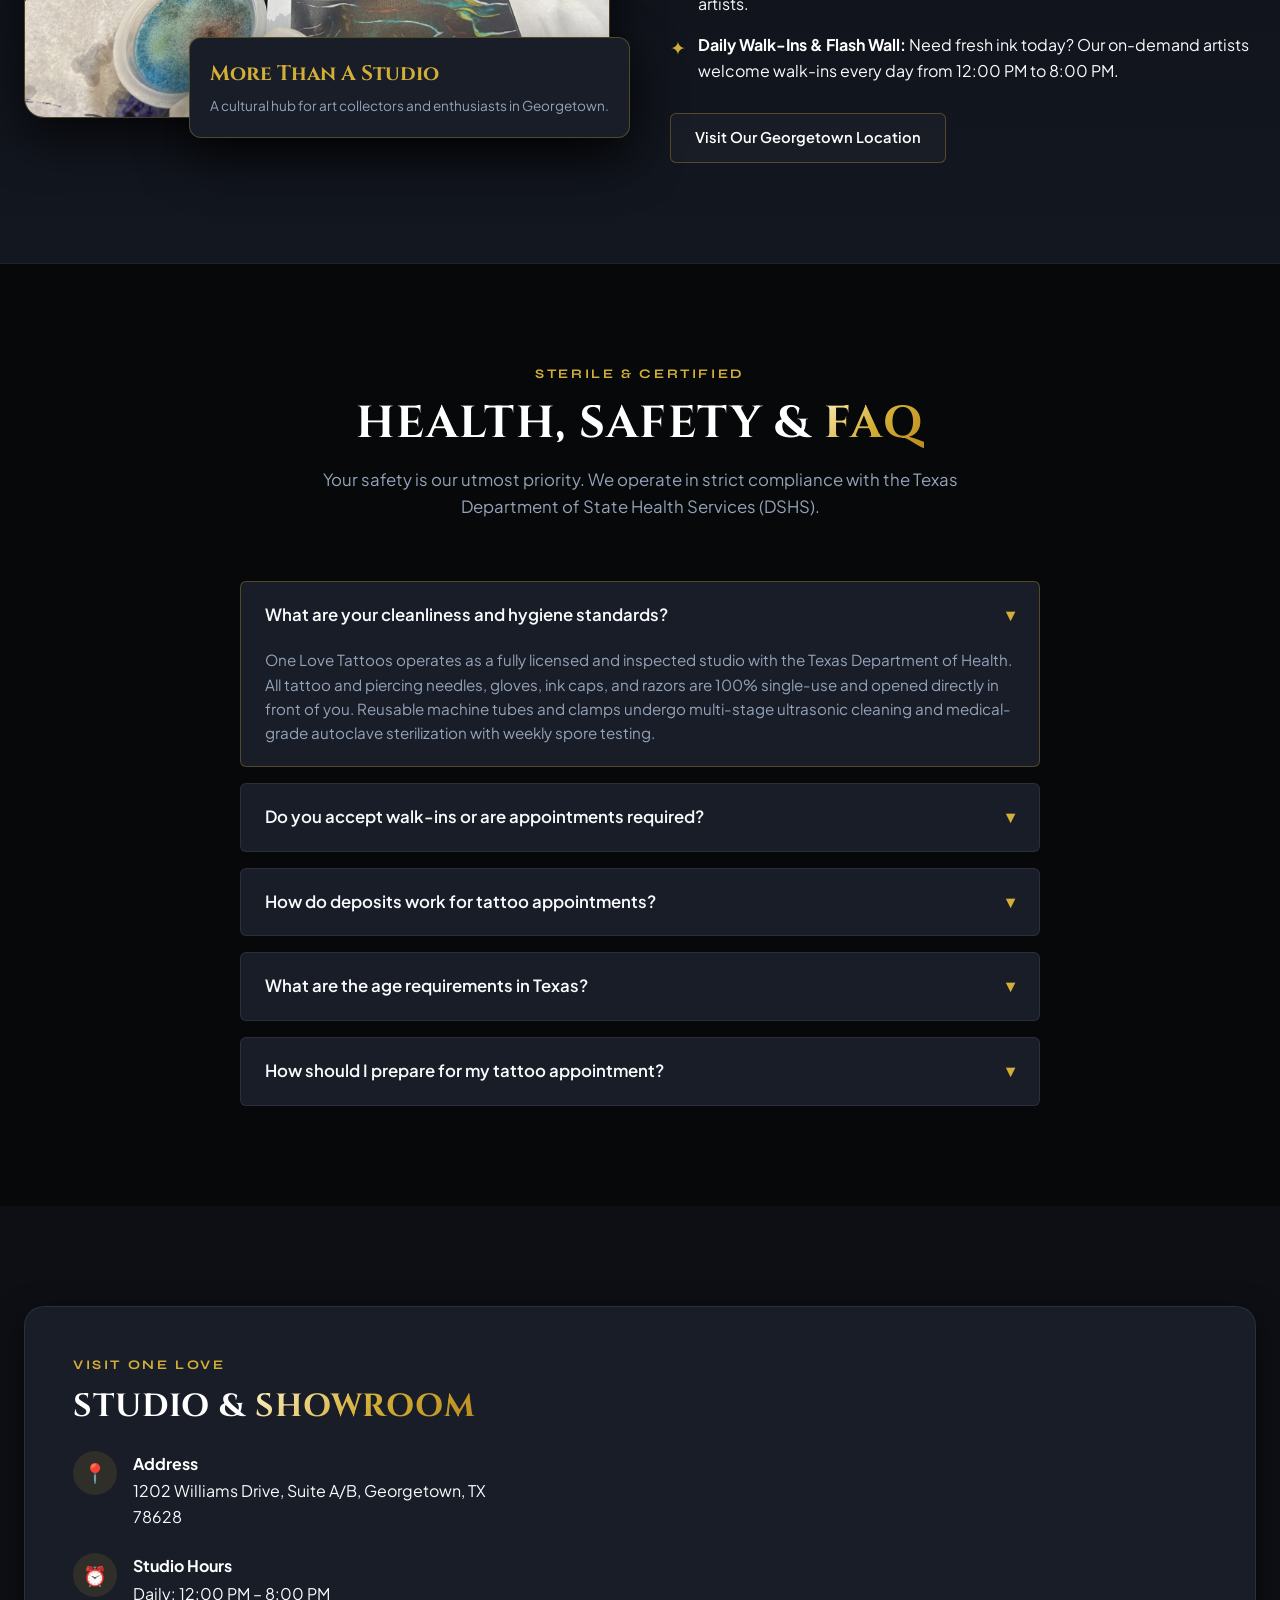
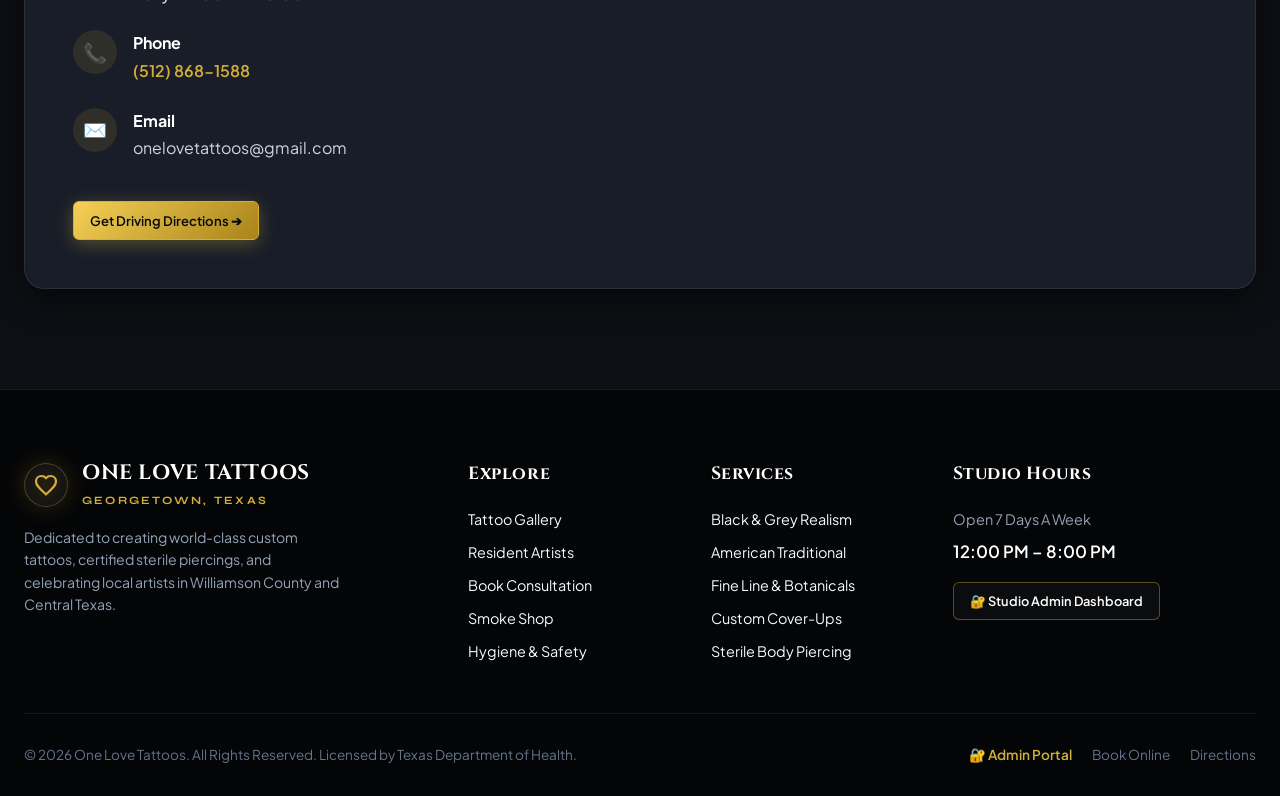
==== commit 00277567: "Restrict theme changing exclusively to admin in dashboard settings" ====
--- a/docs/index.html
+++ b/docs/index.html
@@ -6,18 +6,19 @@
   <title>One Love Tattoos | Custom Ink & Piercings Georgetown, TX</title>
   <meta name="description" content="Premier custom tattoo studio and professional body piercing parlor in Georgetown, TX. Custom Black & Grey, American Traditional, Realism, Fine Line, and Texas Health Dept licensed sterile piercing.">
   <link rel="icon" type="image/svg+xml" href="static/favicon.svg">
-  <link rel="stylesheet" href="static/css/style.css?v=20260911_v5">
+  <link rel="stylesheet" href="static/css/style.css?v=20260911_v6">
   <script>
     (function() {
       try {
-        var t = localStorage.getItem('onelove_theme');
-        if (!t) {
-          var s = localStorage.getItem('onelove_settings');
-          if (s) {
-            var parsed = JSON.parse(s);
-            if (parsed && parsed.theme) t = parsed.theme;
+        var s = localStorage.getItem('onelove_settings');
+        if (s) {
+          var parsed = JSON.parse(s);
+          if (parsed && parsed.theme) {
+            document.documentElement.setAttribute('data-theme', parsed.theme);
+            return;
           }
         }
+        var t = localStorage.getItem('onelove_theme');
         if (t) document.documentElement.setAttribute('data-theme', t);
       } catch(e) {}
     })();
@@ -63,37 +64,6 @@
       </ul>
 
       <div class="nav-actions">
-        <!-- Theme Selector Dropdown -->
-        <div class="theme-selector-dropdown">
-          <button class="theme-toggle-btn" id="themeToggleBtn" title="Change Theme" aria-label="Select Theme">
-            <span class="theme-icon">🎨</span>
-            <span class="theme-current-label">Theme</span>
-          </button>
-          <div class="theme-menu" id="themeMenu">
-            <div class="theme-menu-title">Select Website Theme</div>
-            <button class="theme-opt-btn active" data-set-theme="dark-gold">
-              <span class="theme-opt-swatch" style="background: linear-gradient(135deg, #07080a 50%, #d4af37 50%);"></span>
-              <span>Dark Gold (Default)</span>
-            </button>
-            <button class="theme-opt-btn" data-set-theme="clean-light">
-              <span class="theme-opt-swatch" style="background: linear-gradient(135deg, #f8fafc 50%, #b48a17 50%); border: 1px solid #cbd5e1;"></span>
-              <span>Clean Studio Light ☀️</span>
-            </button>
-            <button class="theme-opt-btn" data-set-theme="midnight-crimson">
-              <span class="theme-opt-swatch" style="background: linear-gradient(135deg, #0e0d14 50%, #e11d48 50%);"></span>
-              <span>Midnight Crimson</span>
-            </button>
-            <button class="theme-opt-btn" data-set-theme="emerald-noir">
-              <span class="theme-opt-swatch" style="background: linear-gradient(135deg, #07130b 50%, #10b981 50%);"></span>
-              <span>Emerald Noir</span>
-            </button>
-            <button class="theme-opt-btn" data-set-theme="cyber-ink">
-              <span class="theme-opt-swatch" style="background: linear-gradient(135deg, #0a0d24 50%, #6366f1 50%);"></span>
-              <span>Cyber Ink</span>
-            </button>
-          </div>
-        </div>
-
         <a href="#booking" class="btn btn-primary btn-sm">Book Ink</a>
         <button class="mobile-toggle" aria-label="Toggle menu">☰</button>
       </div>
@@ -1071,6 +1041,6 @@
     </div>
   </footer>
 
-  <script src="static/js/main.js?v=20260911_v5"></script>
+  <script src="static/js/main.js?v=20260911_v6"></script>
 </body>
 </html>
